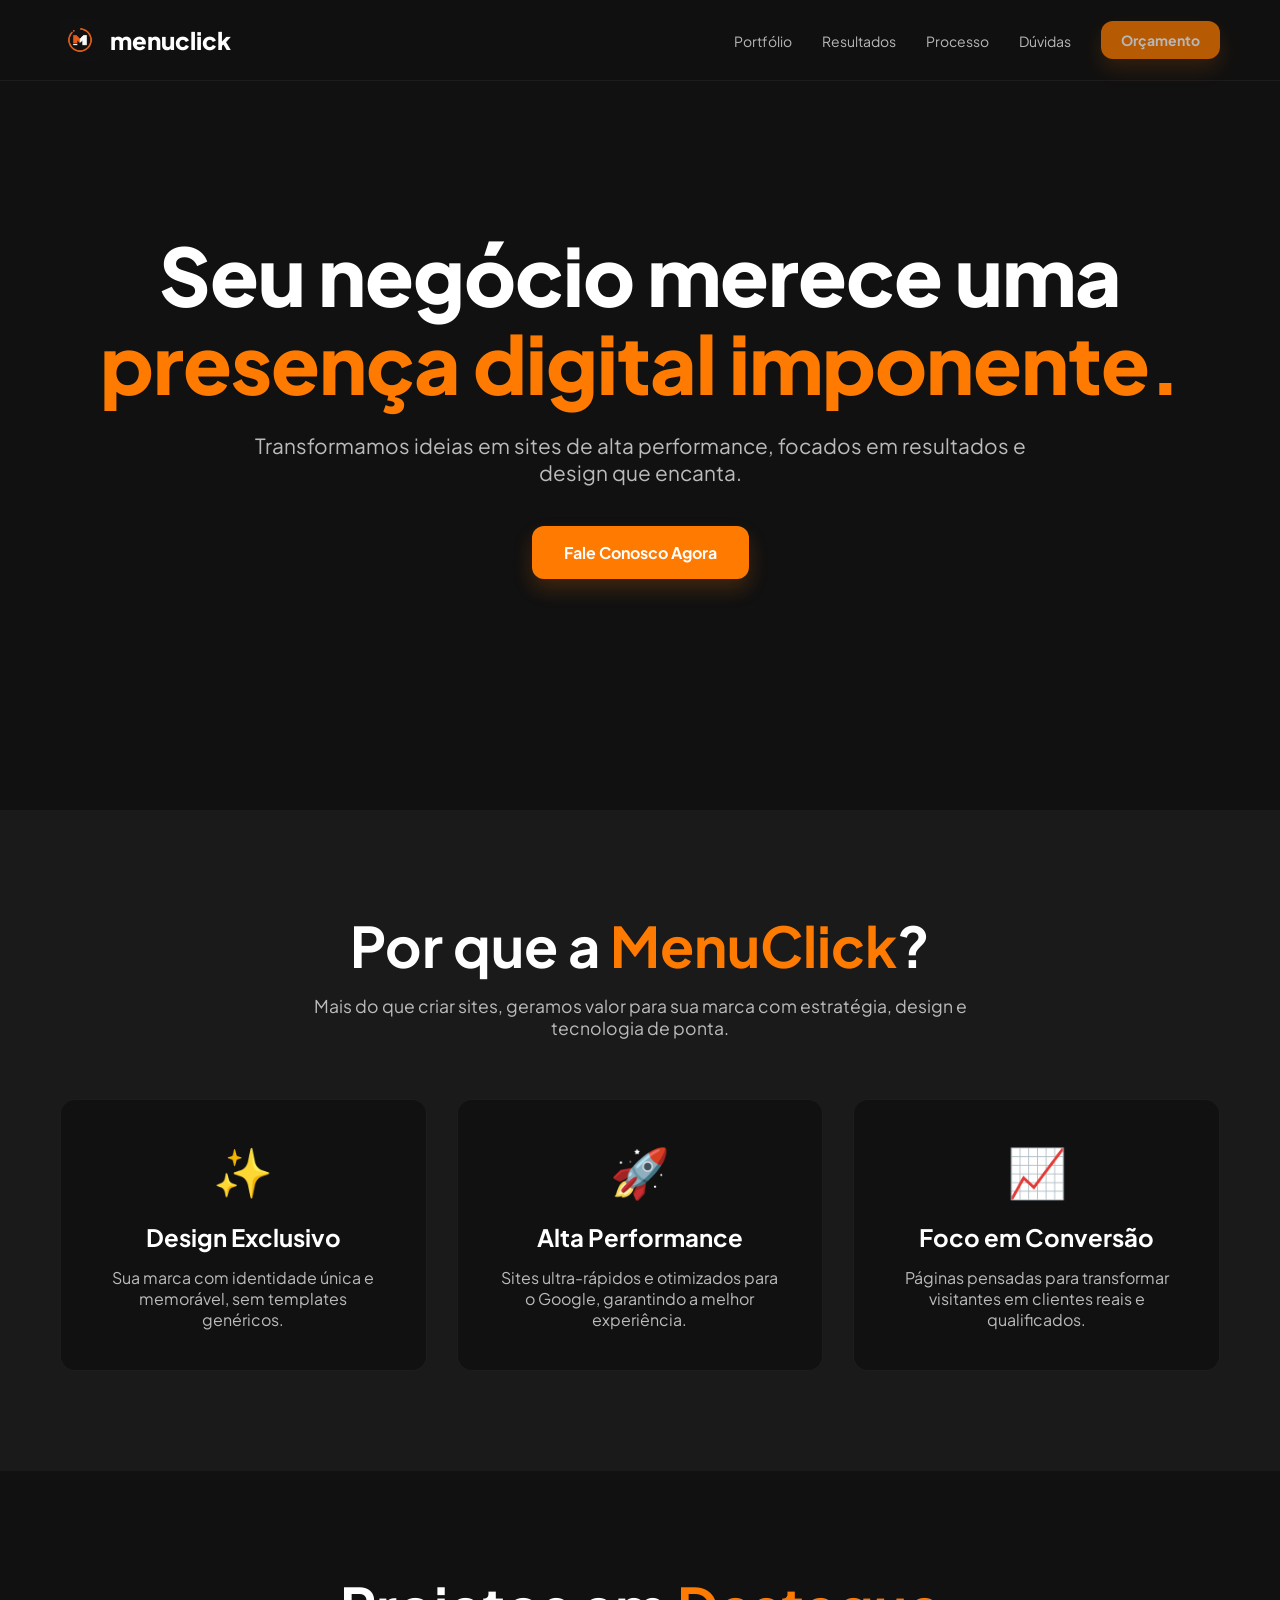
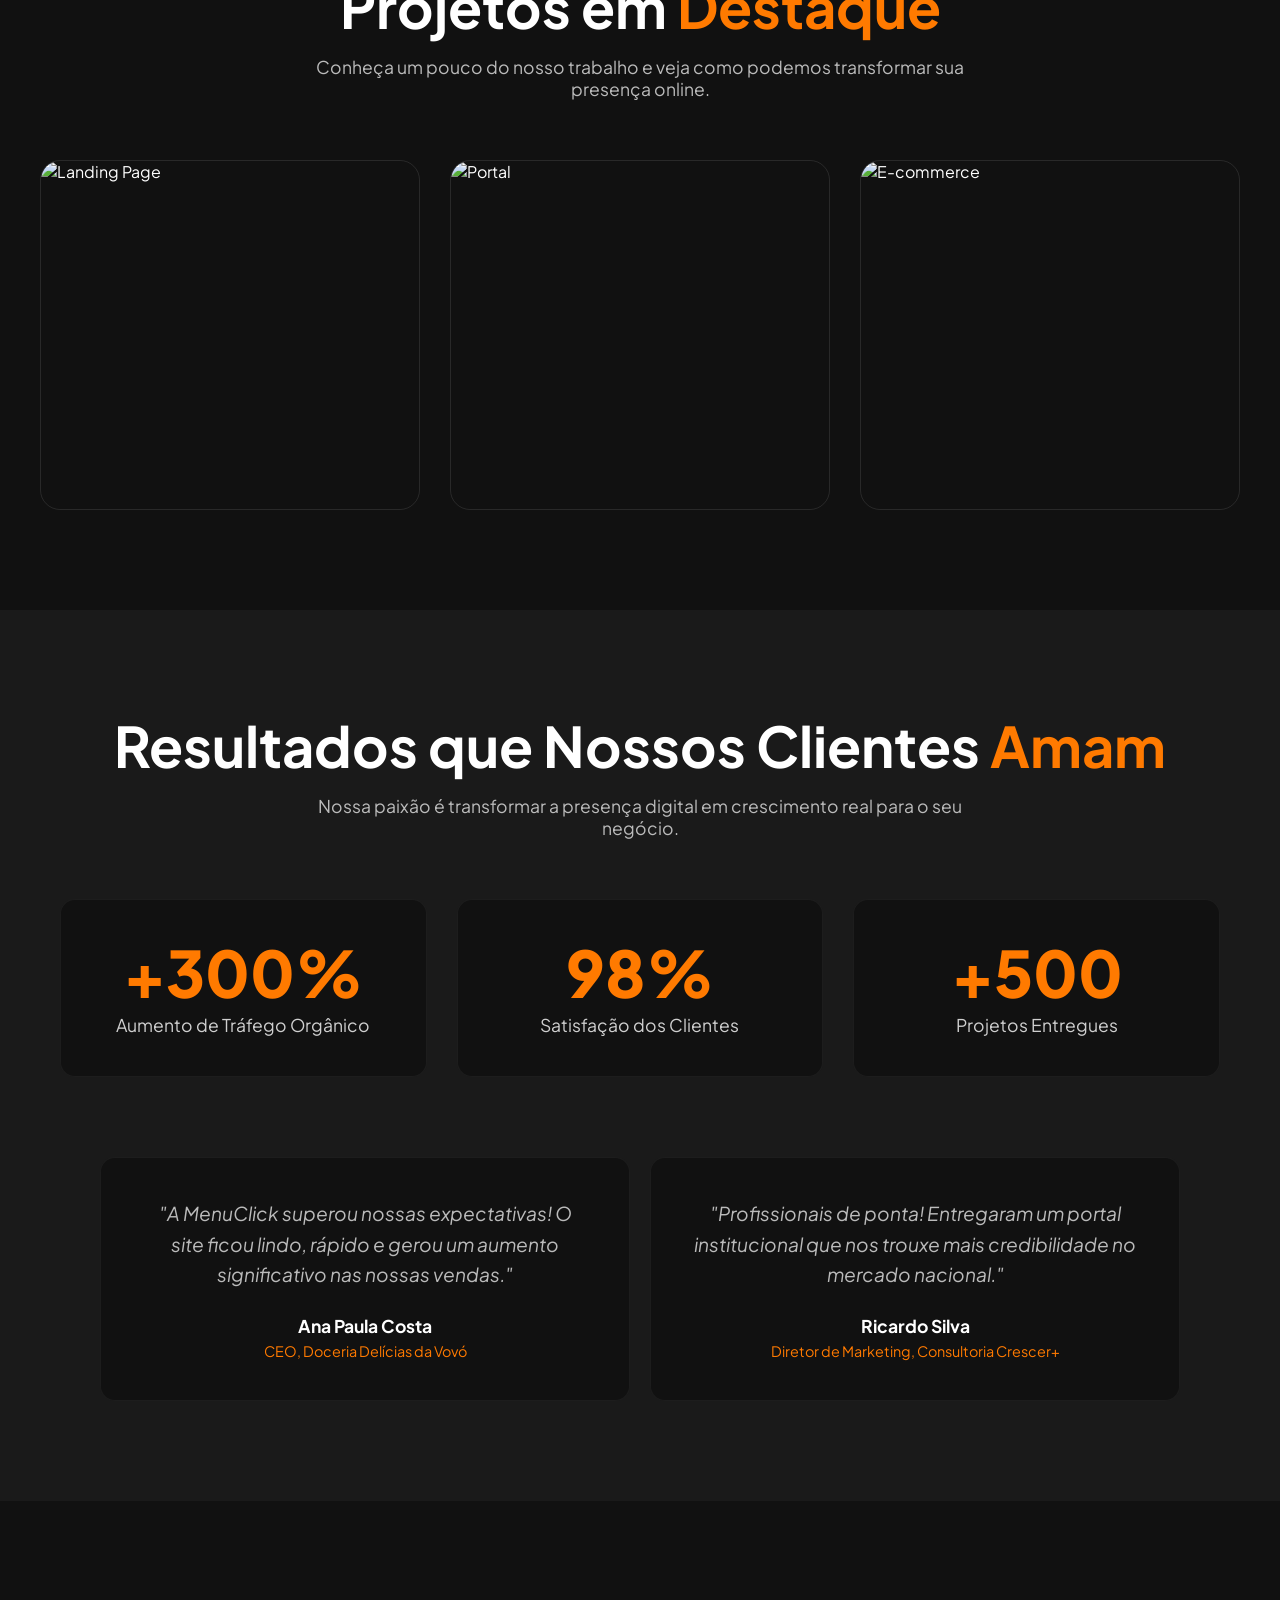
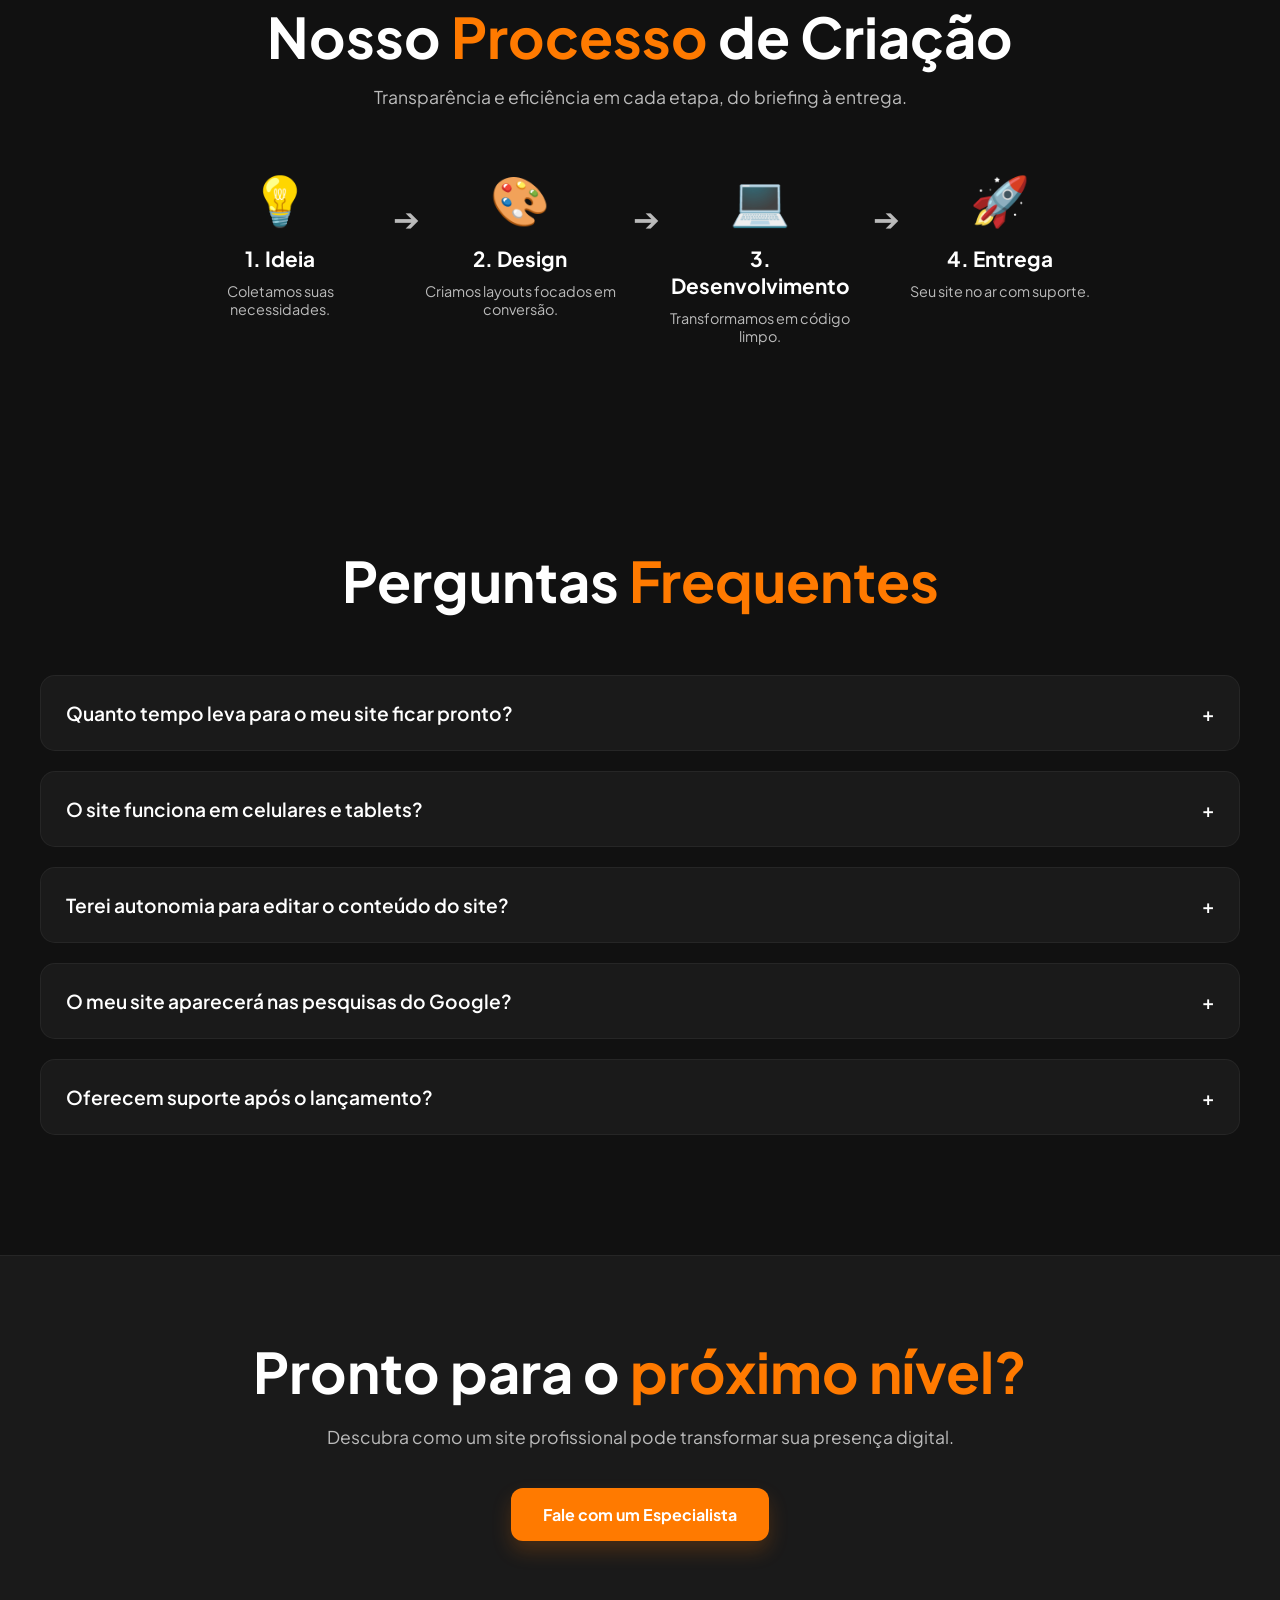
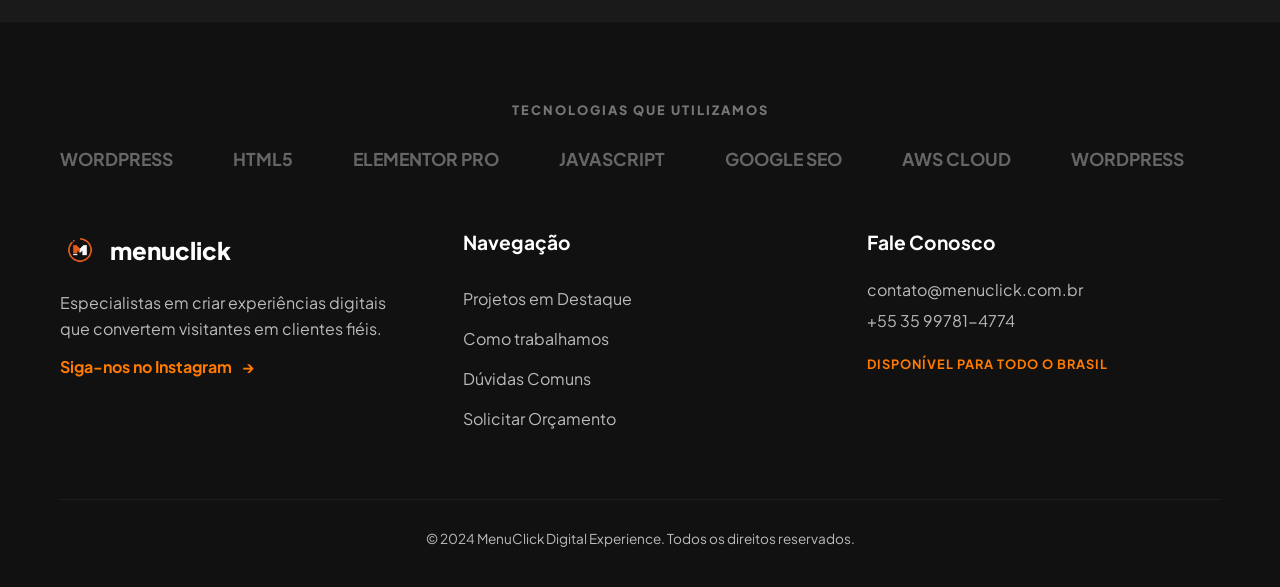
==== index.html @ f96e6086 "Update index.html" ====
<!DOCTYPE html>
<html lang="pt-br">
<head>
    <meta charset="UTF-8">
    <meta name="viewport" content="width=device-width, initial-scale=1.0">
    <title>MenuClick | Digital Experience</title>
    <link href="https://fonts.googleapis.com/css2?family=Plus+Jakarta+Sans:wght@400;600;700;800&display=swap" rel="stylesheet">
    <link rel="stylesheet" href="https://unpkg.com/aos@next/dist/aos.css" />
    <style>
        :root {
            --primary: #FF7A00;
            --dark: #111111;
            --dark-soft: #1a1a1a;
            --white: #FFFFFF;
            --gray: #bbbbbb;
            --light-gray: #f0f0f0;
        }

        * { margin: 0; padding: 0; box-sizing: border-box; font-family: 'Plus Jakarta Sans', sans-serif; scroll-behavior: smooth; }
        body { background-color: var(--dark); color: var(--white); overflow-x: hidden; }

        .container { max-width: 1200px; margin: 0 auto; padding: 0 20px; }
        .orange { color: var(--primary); }

        /* Navbar */
        header {
            padding: 20px 0; position: fixed; width: 100%; top: 0; z-index: 1000;
            background: rgba(17, 17, 17, 0.9); backdrop-filter: blur(12px);
            border-bottom: 1px solid rgba(255, 255, 255, 0.05);
        }
        nav { display: flex; justify-content: space-between; align-items: center; }
        .logo { 
            font-size: 24px; 
            font-weight: 800; 
            color: var(--white); 
            text-decoration: none; 
            display: flex; 
            align-items: center; 
            gap: 10px; 
        }
        .logo img { height: 40px; width: auto; }
        
        .nav-links { display: flex; list-style: none; gap: 30px; align-items: center; }
        .nav-links a { color: var(--white); text-decoration: none; font-size: 14px; opacity: 0.7; transition: 0.3s; }
        .nav-links a:hover { opacity: 1; color: var(--primary); }

        /* Botões */
        .btn { padding: 16px 32px; border-radius: 12px; font-weight: 700; text-decoration: none; display: inline-block; transition: 0.3s; border: none; cursor: pointer; }
        .btn-primary { background: var(--primary); color: white; box-shadow: 0 10px 20px rgba(255, 122, 0, 0.2); }
        .btn-primary:hover { transform: translateY(-3px); box-shadow: 0 15px 25px rgba(255, 122, 0, 0.4); }

        /* Seção Genérica */
        .section-padding { padding: 100px 0; }
        .section-title { text-align: center; margin-bottom: 60px; }
        .section-title h2 { font-size: clamp(2rem, 5vw, 3.5rem); margin-bottom: 15px; }
        .section-title p { max-width: 700px; margin: 0 auto; color: var(--gray); font-size: 1.1rem; }

        /* Hero */
        .hero {
            height: 90vh;
            display: flex;
            align-items: center;
            justify-content: center;
            text-align: center;
            background: linear-gradient(rgba(17,17,17,0.8), rgba(17,17,17,0.8)), url('https://images.unsplash.com/photo-1547658718-d4469273c52e?q=80&w=2670&auto=format&fit=crop&ixlib=rb-4.0.3&ixid=M3wxMjA3fDB8MHxwaG90by1wYWdlfHx8fGVufDB8fHx8fA%3D%3D') center center/cover no-repeat fixed;
            color: var(--white);
            position: relative;
        }
        .hero h1 { font-size: clamp(3rem, 7vw, 5rem); line-height: 1.1; margin-bottom: 25px; font-weight: 800; letter-spacing: -1px; }
        .hero p { font-size: clamp(1rem, 2.5vw, 1.3rem); color: var(--gray); max-width: 800px; margin: 0 auto 40px; }

        /* Diferenciais */
        .why-choose-us { background-color: var(--dark-soft); }
        .grid { display: grid; grid-template-columns: repeat(auto-fit, minmax(280px, 1fr)); gap: 30px; }
        .feature-item { text-align: center; padding: 40px; border-radius: 15px; background-color: var(--dark); border: 1px solid rgba(255,255,255,0.05); transition: 0.3s; }
        .feature-item:hover { border-color: var(--primary); transform: translateY(-5px); }
        .feature-item .icon { font-size: 3rem; color: var(--primary); margin-bottom: 20px; }
        .feature-item h3 { font-size: 1.5rem; margin-bottom: 15px; }
        .feature-item p { color: var(--gray); }

        /* Portfólio */
        .portfolio-grid { display: grid; grid-template-columns: repeat(auto-fit, minmax(300px, 1fr)); gap: 30px; }
        .portfolio-card {
            position: relative; border-radius: 20px; overflow: hidden; height: 350px;
            border: 1px solid rgba(255,255,255,0.1);
        }
        .portfolio-card img { width: 100%; height: 100%; object-fit: cover; transition: 0.5s; }
        .portfolio-overlay {
            position: absolute; inset: 0; background: linear-gradient(transparent, var(--dark));
            display: flex; flex-direction: column; justify-content: flex-end; padding: 30px;
            opacity: 0; transition: 0.4s;
        }
        .portfolio-card:hover .portfolio-overlay { opacity: 1; }
        .portfolio-card:hover img { transform: scale(1.1); }
        .portfolio-overlay h3 { font-size: 1.5rem; margin-bottom: 10px; }
        .portfolio-overlay p { color: var(--gray); font-size: 0.9rem; }

        /* Resultados e Testemunhos */
        .results-love { background-color: var(--dark-soft); overflow: hidden; }
        .metrics-grid { 
            display: grid; 
            grid-template-columns: repeat(auto-fit, minmax(250px, 1fr)); 
            gap: 30px; 
            margin-top: 50px;
            margin-bottom: 80px;
        }
        .metric-card {
            background-color: var(--dark);
            padding: 40px;
            border-radius: 15px;
            text-align: center;
            border: 1px solid rgba(255,255,255,0.05);
            transition: 0.3s;
        }
        .metric-card:hover { border-color: var(--primary); transform: translateY(-5px); }
        .metric-card h3 { font-size: clamp(2.5rem, 5vw, 4rem); color: var(--primary); font-weight: 800; margin-bottom: 10px; line-height: 1; }
        .metric-card p { font-size: 1.1rem; color: var(--white); opacity: 0.8; }

        /* Carrossel de Testemunhos - ATUALIZADO PARA 2 POR VEZ */
        .testimonial-slider { position: relative; max-width: 1100px; margin: 0 auto; overflow: hidden; }
        .testimonial-track { display: flex; transition: transform 1.2s cubic-bezier(0.4, 0, 0.2, 1); }
        .testimonial-card {
            min-width: calc(50% - 20px); /* Exibe 2 por vez */
            background-color: var(--dark);
            padding: 40px;
            border-radius: 15px;
            border: 1px solid rgba(255,255,255,0.05);
            margin: 0 10px;
            display: flex;
            flex-direction: column;
            justify-content: center;
            text-align: center;
        }
        .testimonial-card .quote { font-size: 1.2rem; color: var(--gray); line-height: 1.6; margin-bottom: 25px; font-style: italic; }
        .testimonial-card .author { font-weight: 700; color: var(--white); font-size: 1.1rem; }
        .testimonial-card .company { font-size: 0.9rem; color: var(--primary); margin-top: 5px; }

        /* Processo */
        .process-flow { display: flex; flex-wrap: wrap; justify-content: center; gap: 40px; position: relative; }
        .process-step { width: 200px; text-align: center; position: relative; }
        .process-step .icon { font-size: 3rem; color: var(--primary); margin-bottom: 15px; }
        .process-step h4 { font-size: 1.3rem; margin-bottom: 10px; }
        .process-step p { color: var(--gray); font-size: 0.9rem; }
        .process-flow .process-step:not(:last-child)::after {
            content: '➔'; color: var(--gray); font-size: 2rem; position: absolute;
            right: -40px; top: 50px; transform: translateY(-50%); z-index: 1;
            display: flex; align-items: center; justify-content: center;
        }

        /* FAQ */
        .faq-item {
            background-color: var(--dark-soft); padding: 25px; border-radius: 15px;
            margin-bottom: 20px; border: 1px solid rgba(255,255,255,0.05); cursor: pointer;
            transition: 0.3s;
        }
        .faq-item:hover { border-color: var(--primary); }
        .faq-question { display: flex; justify-content: space-between; align-items: center; font-size: 1.2rem; font-weight: 600; }
        .faq-answer { margin-top: 15px; color: var(--gray); line-height: 1.6; display: none; }
        .faq-item.active .faq-answer { display: block; }

        /* CTA Final */
        .cta-final { text-align: center; background-color: var(--dark-soft); padding: 80px 0; border-top: 1px solid rgba(255,255,255,0.05); }
        .cta-final h2 { font-size: clamp(2rem, 5vw, 3.5rem); margin-bottom: 20px; }
        .cta-final p { font-size: 1.1rem; color: var(--gray); max-width: 700px; margin: 0 auto 40px; }

        /* Footer */
        .main-footer { background-color: var(--dark); padding: 80px 0 40px; border-top: 1px solid rgba(255,255,255,0.05); }
        .footer-grid { display: grid; grid-template-columns: repeat(auto-fit, minmax(250px, 1fr)); gap: 50px; }
        .footer-col h4 { color: var(--white); margin-bottom: 25px; font-size: 1.2rem; font-weight: 700; }
        .footer-links { list-style: none; line-height: 2.5; }
        .footer-links a { color: var(--gray); text-decoration: none; transition: 0.3s; }
        .footer-links a:hover { color: var(--primary); padding-left: 5px; }
        .social-link { display: inline-flex; align-items: center; gap: 10px; color: var(--primary); text-decoration: none; font-weight: 700; margin-top: 15px; transition: 0.3s; }
        .social-link:hover { opacity: 0.8; transform: translateX(5px); }

        .tech-stack { margin-bottom: 60px; text-align: center; overflow: hidden; }
        .tech-title { color: var(--gray); font-size: 0.8rem; letter-spacing: 2px; font-weight: 800; margin-bottom: 30px; opacity: 0.6; }
        .tech-slider { display: flex; overflow: hidden; position: relative; width: 100%; }
        .tech-track { display: flex; gap: 60px; animation: scroll 20s linear infinite; width: max-content; }
        .tech-track span { font-weight: 700; color: var(--gray); opacity: 0.5; white-space: nowrap; font-size: 1.1rem; }
        
        @keyframes scroll {
            0% { transform: translateX(0); }
            100% { transform: translateX(-50%); }
        }

        @media (max-width: 768px) {
            .nav-links li:not(:last-child) { display: none; }
            .hero h1 { font-size: 2.5rem; }
            .section-title h2 { font-size: 2rem; }
            .process-flow { flex-direction: column; align-items: center; }
            .process-step { width: 100%; }
            .process-flow .process-step:not(:last-child)::after { display: none; }
            .metrics-grid { grid-template-columns: 1fr; }
            .footer-grid { text-align: center; }
            .social-link { justify-content: center; }
            /* Ajuste para 1 por vez no celular */
            .testimonial-card { min-width: 100%; margin: 0; }
        }
    </style>
</head>
<body>

    <header>
        <nav class="container">
            <a href="#" class="logo">
                <img src="logo menuclick.png" alt="MenuClick Logo">
                menuclick
            </a>
            <ul class="nav-links">
                <li><a href="#portfolio">Portfólio</a></li>
                <li><a href="#results-love">Resultados</a></li> 
                <li><a href="#processo">Processo</a></li>
                <li><a href="#faq">Dúvidas</a></li>
                <li><a href="https://wa.me/5535997814774?text=Olá!%20Vi%20o%20site%20da%20MenuClick%20e%20gostaria%20de%20solicitar%20um%20orçamento%20personalizado%20para%20o%20meu%20projeto." class="btn btn-primary" style="padding: 10px 20px;">Orçamento</a></li>
            </ul>
        </nav>
    </header>

    <section class="hero" id="home">
        <div class="container" data-aos="fade-up">
            <h1>Seu negócio merece uma <br><span class="orange">presença digital imponente.</span></h1>
            <p>Transformamos ideias em sites de alta performance, focados em resultados e design que encanta.</p>
            <a href="https://wa.me/5535997814774?text=Olá!%20Quero%20transformar%20minha%20presença%20digital%20com%20a%20MenuClick." class="btn btn-primary">Fale Conosco Agora</a>
        </div>
    </section>

    <section id="why-choose-us" class="section-padding why-choose-us">
        <div class="container">
            <div class="section-title" data-aos="fade-up">
                <h2>Por que a <span class="orange">MenuClick</span>?</h2>
                <p>Mais do que criar sites, geramos valor para sua marca com estratégia, design e tecnologia de ponta.</p>
            </div>
            <div class="grid">
                <div class="feature-item" data-aos="fade-up" data-aos-delay="100">
                    <div class="icon">✨</div>
                    <h3>Design Exclusivo</h3>
                    <p>Sua marca com identidade única e memorável, sem templates genéricos.</p>
                </div>
                <div class="feature-item" data-aos="fade-up" data-aos-delay="200">
                    <div class="icon">🚀</div>
                    <h3>Alta Performance</h3>
                    <p>Sites ultra-rápidos e otimizados para o Google, garantindo a melhor experiência.</p>
                </div>
                <div class="feature-item" data-aos="fade-up" data-aos-delay="300">
                    <div class="icon">📈</div>
                    <h3>Foco em Conversão</h3>
                    <p>Páginas pensadas para transformar visitantes em clientes reais e qualificados.</p>
                </div>
            </div>
        </div>
    </section>

    <section id="portfolio" class="section-padding container">
        <div class="section-title" data-aos="fade-up">
            <h2>Projetos em <span class="orange">Destaque</span></h2>
            <p>Conheça um pouco do nosso trabalho e veja como podemos transformar sua presença online.</p>
        </div>
        <div class="portfolio-grid">
            <div class="portfolio-card" data-aos="fade-up">
                <img src="https://images.unsplash.com/photo-1517292987719-0369a794ec0f?q=80&w=500" alt="Landing Page">
                <div class="portfolio-overlay">
                    <h3>Landing Page SaaS</h3>
                    <p>Foco total em conversão de leads.</p>
                </div>
            </div>
            <div class="portfolio-card" data-aos="fade-up" data-aos-delay="100">
                <img src="https://images.unsplash.com/photo-1522202176988-66273c2fd55f?q=80&w=500" alt="Portal">
                <div class="portfolio-overlay">
                    <h3>Portal Institucional</h3>
                    <p>Autoridade e design limpo.</p>
                </div>
            </div>
            <div class="portfolio-card" data-aos="fade-up" data-aos-delay="200">
                <img src="https://images.unsplash.com/photo-1557821552-17105176677c?q=80&w=500" alt="E-commerce">
                <div class="portfolio-overlay">
                    <h3>E-commerce VIP</h3>
                    <p>Experiência de compra fluida.</p>
                </div>
            </div>
        </div>
    </section>

    <section id="results-love" class="section-padding results-love">
        <div class="container">
            <div class="section-title" data-aos="fade-up">
                <h2>Resultados que Nossos Clientes <span class="orange">Amam</span></h2>
                <p>Nossa paixão é transformar a presença digital em crescimento real para o seu negócio.</p>
            </div>
            
            <div class="metrics-grid">
                <div class="metric-card" data-aos="fade-up">
                    <h3>+300%</h3>
                    <p>Aumento de Tráfego Orgânico</p>
                </div>
                <div class="metric-card" data-aos="fade-up" data-aos-delay="100">
                    <h3>98%</h3>
                    <p>Satisfação dos Clientes</p>
                </div>
                <div class="metric-card" data-aos="fade-up" data-aos-delay="200">
                    <h3>+500</h3>
                    <p>Projetos Entregues</p>
                </div>
            </div>

            <div class="testimonial-slider" data-aos="fade-up">
                <div class="testimonial-track" id="testimonialTrack">
                    <div class="testimonial-card">
                        <p class="quote">"A MenuClick superou nossas expectativas! O site ficou lindo, rápido e gerou um aumento significativo nas nossas vendas."</p>
                        <p class="author">Ana Paula Costa</p>
                        <p class="company">CEO, Doceria Delícias da Vovó</p>
                    </div>
                    <div class="testimonial-card">
                        <p class="quote">"Profissionais de ponta! Entregaram um portal institucional que nos trouxe mais credibilidade no mercado nacional."</p>
                        <p class="author">Ricardo Silva</p>
                        <p class="company">Diretor de Marketing, Consultoria Crescer+</p>
                    </div>
                    <div class="testimonial-card">
                        <p class="quote">"O suporte pós-venda deles é o diferencial. Estão sempre prontos para ajudar e sugerir melhorias constantes."</p>
                        <p class="author">Mariana Lira</p>
                        <p class="company">Fundadora, Fashion Trend</p>
                    </div>
                    <div class="testimonial-card">
                        <p class="quote">"Conseguiram captar a essência da nossa marca e traduzir em um layout moderno e muito intuitivo. Recomendo!"</p>
                        <p class="author">Carlos Eduardo</p>
                        <p class="company">Proprietário, TechHub Soluções</p>
                    </div>
                </div>
            </div>
        </div>
    </section>

    <section id="processo" class="section-padding container">
        <div class="section-title" data-aos="fade-up">
            <h2>Nosso <span class="orange">Processo</span> de Criação</h2>
            <p>Transparência e eficiência em cada etapa, do briefing à entrega.</p>
        </div>
        <div class="process-flow">
            <div class="process-step" data-aos="fade-up">
                <div class="icon">💡</div>
                <h4>1. Ideia</h4>
                <p>Coletamos suas necessidades.</p>
            </div>
            <div class="process-step" data-aos="fade-up" data-aos-delay="100">
                <div class="icon">🎨</div>
                <h4>2. Design</h4>
                <p>Criamos layouts focados em conversão.</p>
            </div>
            <div class="process-step" data-aos="fade-up" data-aos-delay="200">
                <div class="icon">💻</div>
                <h4>3. Desenvolvimento</h4>
                <p>Transformamos em código limpo.</p>
            </div>
            <div class="process-step" data-aos="fade-up" data-aos-delay="300">
                <div class="icon">🚀</div>
                <h4>4. Entrega</h4>
                <p>Seu site no ar com suporte.</p>
            </div>
        </div>
    </section>

<section id="faq" class="section-padding container">
    <div class="section-title" data-aos="fade-up">
        <h2>Perguntas <span class="orange">Frequentes</span></h2>
    </div>
    <div class="faq-list">
        <div class="faq-item" data-aos="fade-up">
            <div class="faq-question"><span>Quanto tempo leva para o meu site ficar pronto?</span><span class="faq-toggle">+</span></div>
            <div class="faq-answer"><p>O prazo varia de 7 a 15 dias úteis. Projetos mais simples como Landing Pages são entregues mais rápido, enquanto portais e e-commerces exigem mais tempo de desenvolvimento.</p></div>
        </div>

        <div class="faq-item" data-aos="fade-up" data-aos-delay="100">
            <div class="faq-question"><span>O site funciona em celulares e tablets?</span><span class="faq-toggle">+</span></div>
            <div class="faq-answer"><p>Sim! Todos os nossos projetos são 100% responsivos, o que significa que se adaptam perfeitamente a qualquer tamanho de tela, garantindo uma excelente experiência ao utilizador.</p></div>
        </div>

        <div class="faq-item" data-aos="fade-up" data-aos-delay="200">
            <div class="faq-question"><span>Terei autonomia para editar o conteúdo do site?</span><span class="faq-toggle">+</span></div>
            <div class="faq-answer"><p>Com certeza. Utilizamos plataformas intuitivas como o WordPress, que permitem que altere textos e imagens de forma simples, sem depender de um programador para mudanças básicas.</p></div>
        </div>

        <div class="faq-item" data-aos="fade-up" data-aos-delay="300">
            <div class="faq-question"><span>O meu site aparecerá nas pesquisas do Google?</span><span class="faq-toggle">+</span></div>
            <div class="faq-answer"><p>Sim. Aplicamos técnicas fundamentais de SEO (otimização para motores de busca) em todos os sites para ajudar o seu negócio a ser encontrado pelos clientes certos.</p></div>
        </div>

        <div class="faq-item" data-aos="fade-up" data-aos-delay="400">
            <div class="faq-question"><span>Oferecem suporte após o lançamento?</span><span class="faq-toggle">+</span></div>
            <div class="faq-answer"><p>Sim, oferecemos um período de acompanhamento após a entrega para garantir que tudo funciona perfeitamente e para tirar qualquer dúvida sobre a utilização do painel.</p></div>
        </div>
    </div>
</section>

    <section class="cta-final section-padding">
        <div class="container" data-aos="zoom-in">
            <h2>Pronto para o <span class="orange">próximo nível?</span></h2>
            <p>Descubra como um site profissional pode transformar sua presença digital.</p>
            <a href="https://wa.me/5535997814774?text=Olá!%20Gostaria%20de%20uma%20consultoria%20gratuita%20com%20um%20especialista." class="btn btn-primary">Fale com um Especialista</a>
        </div>
    </section>

    <footer class="main-footer">
        <div class="container">
            <div class="tech-stack" data-aos="fade-up">
                <p class="tech-title">TECNOLOGIAS QUE UTILIZAMOS</p>
                <div class="tech-slider">
                    <div class="tech-track">
                        <span>WORDPRESS</span>
                        <span>HTML5</span>
                        <span>ELEMENTOR PRO</span>
                        <span>JAVASCRIPT</span>
                        <span>GOOGLE SEO</span>
                        <span>AWS CLOUD</span>
                        <span>WORDPRESS</span>
                        <span>HTML5</span>
                        <span>ELEMENTOR PRO</span>
                        <span>JAVASCRIPT</span>
                        <span>GOOGLE SEO</span>
                        <span>AWS CLOUD</span>
                    </div>
                </div>
            </div>

            <div class="footer-grid">
                <div class="footer-col" data-aos="fade-up">
                    <a href="#" class="logo" style="margin-bottom: 20px;">
                        <img src="logo menuclick.png" alt="MenuClick Logo">
                        menuclick
                    </a>
                    <p style="color: var(--gray); line-height: 1.6; margin-top: 15px;">
                        Especialistas em criar experiências digitais que convertem visitantes em clientes fiéis.
                    </p>
                    <a href="https://www.instagram.com/menuclik?igsh=MXVwemlpc3cxNHI2Mg==" target="_blank" class="social-link">
                        Siga-nos no Instagram <span>→</span>
                    </a>
                </div>

                <div class="footer-col" data-aos="fade-up" data-aos-delay="100">
                    <h4>Navegação</h4>
                    <ul class="footer-links">
                        <li><a href="#portfolio">Projetos em Destaque</a></li>
                        <li><a href="#processo">Como trabalhamos</a></li>
                        <li><a href="#faq">Dúvidas Comuns</a></li>
                        <li><a href="https://wa.me/5535997814774">Solicitar Orçamento</a></li>
                    </ul>
                </div>

                <div class="footer-col" data-aos="fade-up" data-aos-delay="200">
                    <h4>Fale Conosco</h4>
                    <p style="color: var(--gray); margin-bottom: 10px;">contato@menuclick.com.br</p>
                    <p style="color: var(--gray); margin-bottom: 25px;">+55 35 99781-4774</p>
                    <p style="font-size: 0.8rem; color: var(--primary); font-weight: 700; letter-spacing: 1px;">DISPONÍVEL PARA TODO O BRASIL</p>
                </div>
            </div>

            <div style="margin-top: 60px; padding-top: 30px; border-top: 1px solid rgba(255,255,255,0.05); text-align: center;">
                <p style="color: var(--gray); font-size: 0.85rem;">
                    &copy; 2024 MenuClick Digital Experience. Todos os direitos reservados.
                </p>
            </div>
        </div>
    </footer>

    <script src="https://unpkg.com/aos@next/dist/aos.js"></script>
    <script>
        AOS.init({ duration: 1000, once: true });

        // Script FAQ
        document.querySelectorAll('.faq-item').forEach(item => {
            item.addEventListener('click', () => {
                item.classList.toggle('active');
                const answer = item.querySelector('.faq-answer');
                const toggle = item.querySelector('.faq-toggle');
                if (answer) {
                    answer.style.display = item.classList.contains('active') ? 'block' : 'none';
                }
                if (toggle) {
                    toggle.textContent = item.classList.contains('active') ? '-' : '+';
                }
            });
        });

        // Script Carrossel de Testemunhos - ATUALIZADO (2 por vez e 8 segundos)
        let currentSlide = 0;
        const track = document.getElementById('testimonialTrack');
        const slides = document.querySelectorAll('.testimonial-card');
        
        function moveSlide() {
            const isMobile = window.innerWidth <= 768;
            const step = isMobile ? 1 : 2;
            const totalSteps = isMobile ? slides.length : Math.ceil(slides.length / 2);

            currentSlide = (currentSlide + 1) % totalSteps;
            
            // Move 100% por vez no desktop (que equivale a 2 cards)
            const percentage = currentSlide * 100;
            track.style.transform = `translateX(-${percentage}%)`;
        }

        setInterval(moveSlide, 8000); // Troca a cada 8 segundos
    </script>
</body>
</html>
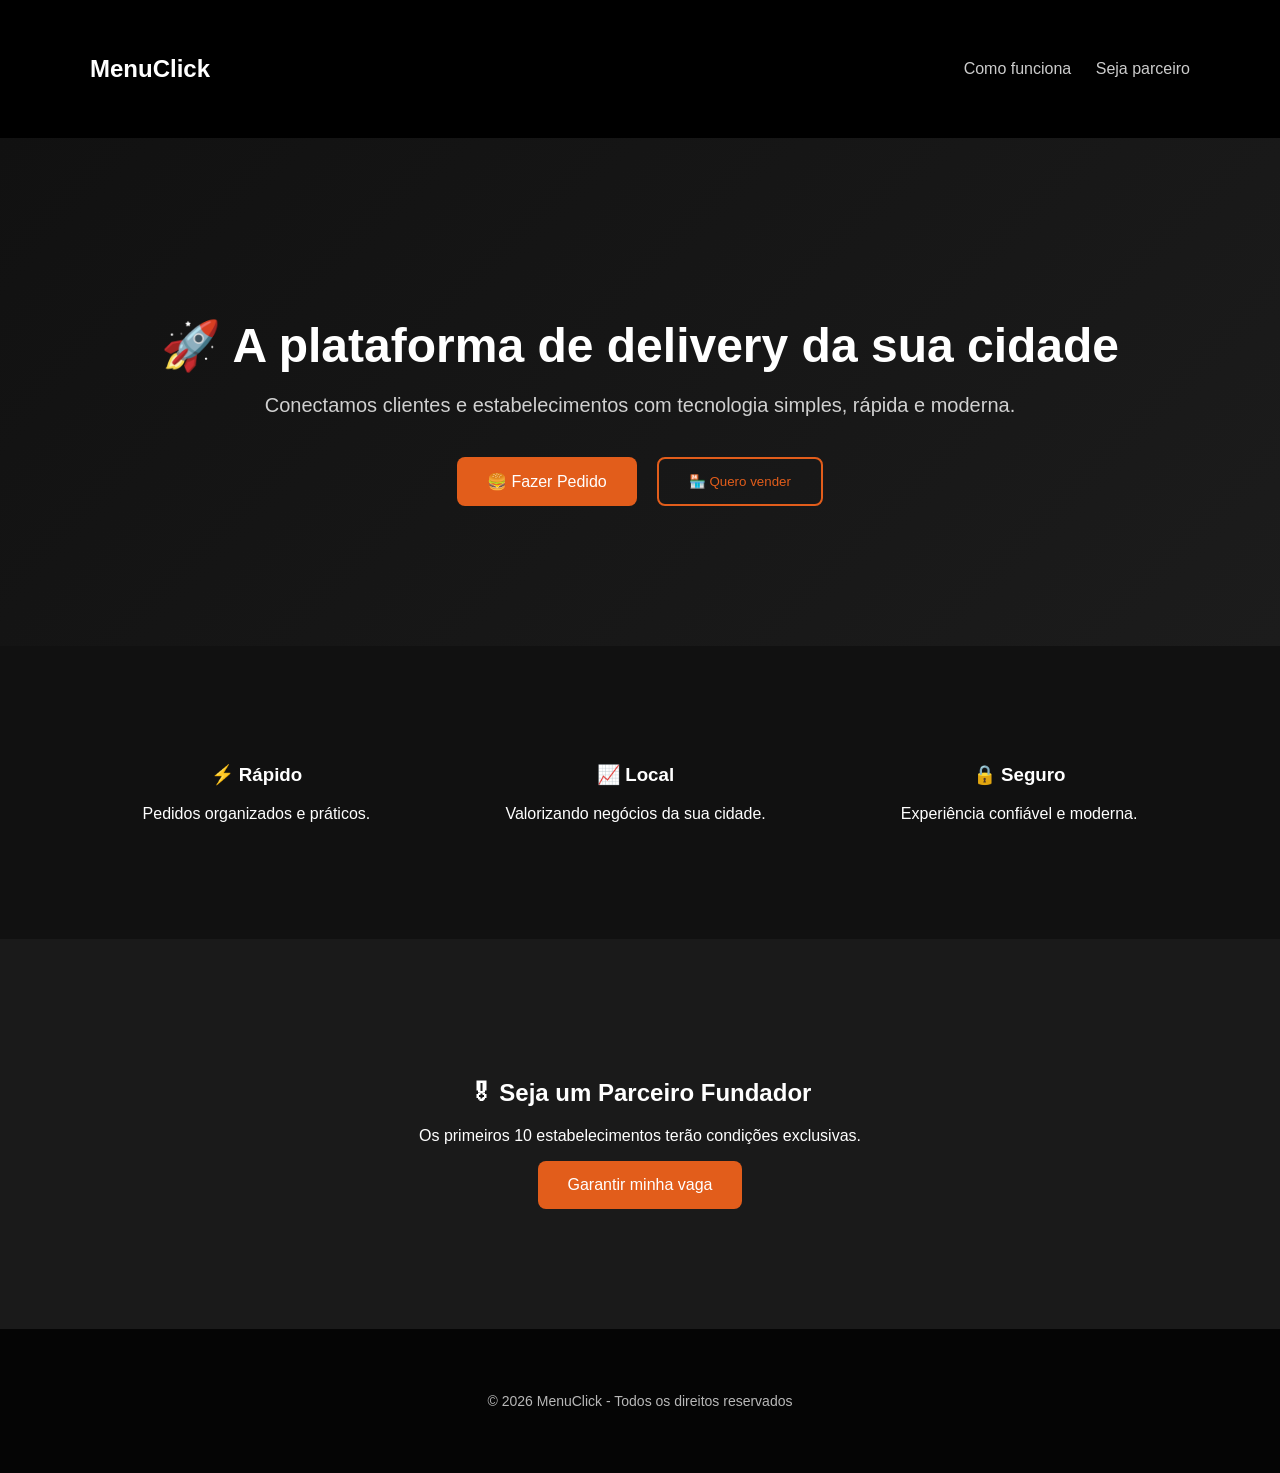
==== commit 81fa8c1c: "update" ====
--- a/index.html
+++ b/index.html
@@ -1,503 +1,73 @@
 <!DOCTYPE html>
 <html lang="pt-br">
 <head>
-    <meta charset="UTF-8">
-    <meta name="viewport" content="width=device-width, initial-scale=1.0">
-    <title>MenuClick | Digital Experience</title>
-    <link href="https://fonts.googleapis.com/css2?family=Plus+Jakarta+Sans:wght@400;600;700;800&display=swap" rel="stylesheet">
-    <link rel="stylesheet" href="https://unpkg.com/aos@next/dist/aos.css" />
-    <style>
-        :root {
-            --primary: #FF7A00;
-            --dark: #111111;
-            --dark-soft: #1a1a1a;
-            --white: #FFFFFF;
-            --gray: #bbbbbb;
-            --light-gray: #f0f0f0;
-        }
-
-        * { margin: 0; padding: 0; box-sizing: border-box; font-family: 'Plus Jakarta Sans', sans-serif; scroll-behavior: smooth; }
-        body { background-color: var(--dark); color: var(--white); overflow-x: hidden; }
-
-        .container { max-width: 1200px; margin: 0 auto; padding: 0 20px; }
-        .orange { color: var(--primary); }
-
-        /* Navbar */
-        header {
-            padding: 20px 0; position: fixed; width: 100%; top: 0; z-index: 1000;
-            background: rgba(17, 17, 17, 0.9); backdrop-filter: blur(12px);
-            border-bottom: 1px solid rgba(255, 255, 255, 0.05);
-        }
-        nav { display: flex; justify-content: space-between; align-items: center; }
-        .logo { 
-            font-size: 24px; 
-            font-weight: 800; 
-            color: var(--white); 
-            text-decoration: none; 
-            display: flex; 
-            align-items: center; 
-            gap: 10px; 
-        }
-        .logo img { height: 40px; width: auto; }
-        
-        .nav-links { display: flex; list-style: none; gap: 30px; align-items: center; }
-        .nav-links a { color: var(--white); text-decoration: none; font-size: 14px; opacity: 0.7; transition: 0.3s; }
-        .nav-links a:hover { opacity: 1; color: var(--primary); }
-
-        /* Botões */
-        .btn { padding: 16px 32px; border-radius: 12px; font-weight: 700; text-decoration: none; display: inline-block; transition: 0.3s; border: none; cursor: pointer; }
-        .btn-primary { background: var(--primary); color: white; box-shadow: 0 10px 20px rgba(255, 122, 0, 0.2); }
-        .btn-primary:hover { transform: translateY(-3px); box-shadow: 0 15px 25px rgba(255, 122, 0, 0.4); }
-
-        /* Seção Genérica */
-        .section-padding { padding: 100px 0; }
-        .section-title { text-align: center; margin-bottom: 60px; }
-        .section-title h2 { font-size: clamp(2rem, 5vw, 3.5rem); margin-bottom: 15px; }
-        .section-title p { max-width: 700px; margin: 0 auto; color: var(--gray); font-size: 1.1rem; }
-
-        /* Hero */
-        .hero {
-            height: 90vh;
-            display: flex;
-            align-items: center;
-            justify-content: center;
-            text-align: center;
-            background: linear-gradient(rgba(17,17,17,0.8), rgba(17,17,17,0.8)), url('https://images.unsplash.com/photo-1547658718-d4469273c52e?q=80&w=2670&auto=format&fit=crop&ixlib=rb-4.0.3&ixid=M3wxMjA3fDB8MHxwaG90by1wYWdlfHx8fGVufDB8fHx8fA%3D%3D') center center/cover no-repeat fixed;
-            color: var(--white);
-            position: relative;
-        }
-        .hero h1 { font-size: clamp(3rem, 7vw, 5rem); line-height: 1.1; margin-bottom: 25px; font-weight: 800; letter-spacing: -1px; }
-        .hero p { font-size: clamp(1rem, 2.5vw, 1.3rem); color: var(--gray); max-width: 800px; margin: 0 auto 40px; }
-
-        /* Diferenciais */
-        .why-choose-us { background-color: var(--dark-soft); }
-        .grid { display: grid; grid-template-columns: repeat(auto-fit, minmax(280px, 1fr)); gap: 30px; }
-        .feature-item { text-align: center; padding: 40px; border-radius: 15px; background-color: var(--dark); border: 1px solid rgba(255,255,255,0.05); transition: 0.3s; }
-        .feature-item:hover { border-color: var(--primary); transform: translateY(-5px); }
-        .feature-item .icon { font-size: 3rem; color: var(--primary); margin-bottom: 20px; }
-        .feature-item h3 { font-size: 1.5rem; margin-bottom: 15px; }
-        .feature-item p { color: var(--gray); }
-
-        /* Portfólio */
-        .portfolio-grid { display: grid; grid-template-columns: repeat(auto-fit, minmax(300px, 1fr)); gap: 30px; }
-        .portfolio-card {
-            position: relative; border-radius: 20px; overflow: hidden; height: 350px;
-            border: 1px solid rgba(255,255,255,0.1);
-        }
-        .portfolio-card img { width: 100%; height: 100%; object-fit: cover; transition: 0.5s; }
-        .portfolio-overlay {
-            position: absolute; inset: 0; background: linear-gradient(transparent, var(--dark));
-            display: flex; flex-direction: column; justify-content: flex-end; padding: 30px;
-            opacity: 0; transition: 0.4s;
-        }
-        .portfolio-card:hover .portfolio-overlay { opacity: 1; }
-        .portfolio-card:hover img { transform: scale(1.1); }
-        .portfolio-overlay h3 { font-size: 1.5rem; margin-bottom: 10px; }
-        .portfolio-overlay p { color: var(--gray); font-size: 0.9rem; }
-
-        /* Resultados e Testemunhos */
-        .results-love { background-color: var(--dark-soft); overflow: hidden; }
-        .metrics-grid { 
-            display: grid; 
-            grid-template-columns: repeat(auto-fit, minmax(250px, 1fr)); 
-            gap: 30px; 
-            margin-top: 50px;
-            margin-bottom: 80px;
-        }
-        .metric-card {
-            background-color: var(--dark);
-            padding: 40px;
-            border-radius: 15px;
-            text-align: center;
-            border: 1px solid rgba(255,255,255,0.05);
-            transition: 0.3s;
-        }
-        .metric-card:hover { border-color: var(--primary); transform: translateY(-5px); }
-        .metric-card h3 { font-size: clamp(2.5rem, 5vw, 4rem); color: var(--primary); font-weight: 800; margin-bottom: 10px; line-height: 1; }
-        .metric-card p { font-size: 1.1rem; color: var(--white); opacity: 0.8; }
-
-        /* Carrossel de Testemunhos - ATUALIZADO PARA 2 POR VEZ */
-        .testimonial-slider { position: relative; max-width: 1100px; margin: 0 auto; overflow: hidden; }
-        .testimonial-track { display: flex; transition: transform 1.2s cubic-bezier(0.4, 0, 0.2, 1); }
-        .testimonial-card {
-            min-width: calc(50% - 20px); /* Exibe 2 por vez */
-            background-color: var(--dark);
-            padding: 40px;
-            border-radius: 15px;
-            border: 1px solid rgba(255,255,255,0.05);
-            margin: 0 10px;
-            display: flex;
-            flex-direction: column;
-            justify-content: center;
-            text-align: center;
-        }
-        .testimonial-card .quote { font-size: 1.2rem; color: var(--gray); line-height: 1.6; margin-bottom: 25px; font-style: italic; }
-        .testimonial-card .author { font-weight: 700; color: var(--white); font-size: 1.1rem; }
-        .testimonial-card .company { font-size: 0.9rem; color: var(--primary); margin-top: 5px; }
-
-        /* Processo */
-        .process-flow { display: flex; flex-wrap: wrap; justify-content: center; gap: 40px; position: relative; }
-        .process-step { width: 200px; text-align: center; position: relative; }
-        .process-step .icon { font-size: 3rem; color: var(--primary); margin-bottom: 15px; }
-        .process-step h4 { font-size: 1.3rem; margin-bottom: 10px; }
-        .process-step p { color: var(--gray); font-size: 0.9rem; }
-        .process-flow .process-step:not(:last-child)::after {
-            content: '➔'; color: var(--gray); font-size: 2rem; position: absolute;
-            right: -40px; top: 50px; transform: translateY(-50%); z-index: 1;
-            display: flex; align-items: center; justify-content: center;
-        }
-
-        /* FAQ */
-        .faq-item {
-            background-color: var(--dark-soft); padding: 25px; border-radius: 15px;
-            margin-bottom: 20px; border: 1px solid rgba(255,255,255,0.05); cursor: pointer;
-            transition: 0.3s;
-        }
-        .faq-item:hover { border-color: var(--primary); }
-        .faq-question { display: flex; justify-content: space-between; align-items: center; font-size: 1.2rem; font-weight: 600; }
-        .faq-answer { margin-top: 15px; color: var(--gray); line-height: 1.6; display: none; }
-        .faq-item.active .faq-answer { display: block; }
-
-        /* CTA Final */
-        .cta-final { text-align: center; background-color: var(--dark-soft); padding: 80px 0; border-top: 1px solid rgba(255,255,255,0.05); }
-        .cta-final h2 { font-size: clamp(2rem, 5vw, 3.5rem); margin-bottom: 20px; }
-        .cta-final p { font-size: 1.1rem; color: var(--gray); max-width: 700px; margin: 0 auto 40px; }
-
-        /* Footer */
-        .main-footer { background-color: var(--dark); padding: 80px 0 40px; border-top: 1px solid rgba(255,255,255,0.05); }
-        .footer-grid { display: grid; grid-template-columns: repeat(auto-fit, minmax(250px, 1fr)); gap: 50px; }
-        .footer-col h4 { color: var(--white); margin-bottom: 25px; font-size: 1.2rem; font-weight: 700; }
-        .footer-links { list-style: none; line-height: 2.5; }
-        .footer-links a { color: var(--gray); text-decoration: none; transition: 0.3s; }
-        .footer-links a:hover { color: var(--primary); padding-left: 5px; }
-        .social-link { display: inline-flex; align-items: center; gap: 10px; color: var(--primary); text-decoration: none; font-weight: 700; margin-top: 15px; transition: 0.3s; }
-        .social-link:hover { opacity: 0.8; transform: translateX(5px); }
-
-        .tech-stack { margin-bottom: 60px; text-align: center; overflow: hidden; }
-        .tech-title { color: var(--gray); font-size: 0.8rem; letter-spacing: 2px; font-weight: 800; margin-bottom: 30px; opacity: 0.6; }
-        .tech-slider { display: flex; overflow: hidden; position: relative; width: 100%; }
-        .tech-track { display: flex; gap: 60px; animation: scroll 20s linear infinite; width: max-content; }
-        .tech-track span { font-weight: 700; color: var(--gray); opacity: 0.5; white-space: nowrap; font-size: 1.1rem; }
-        
-        @keyframes scroll {
-            0% { transform: translateX(0); }
-            100% { transform: translateX(-50%); }
-        }
-
-        @media (max-width: 768px) {
-            .nav-links li:not(:last-child) { display: none; }
-            .hero h1 { font-size: 2.5rem; }
-            .section-title h2 { font-size: 2rem; }
-            .process-flow { flex-direction: column; align-items: center; }
-            .process-step { width: 100%; }
-            .process-flow .process-step:not(:last-child)::after { display: none; }
-            .metrics-grid { grid-template-columns: 1fr; }
-            .footer-grid { text-align: center; }
-            .social-link { justify-content: center; }
-            /* Ajuste para 1 por vez no celular */
-            .testimonial-card { min-width: 100%; margin: 0; }
-        }
-    </style>
+<meta charset="UTF-8">
+<meta name="viewport" content="width=device-width, initial-scale=1.0">
+<title>MenuClick | A plataforma da sua cidade</title>
+<link rel="stylesheet" href="style.css">
 </head>
 <body>
 
-    <header>
-        <nav class="container">
-            <a href="#" class="logo">
-                <img src="logo menuclick.png" alt="MenuClick Logo">
-                menuclick
-            </a>
-            <ul class="nav-links">
-                <li><a href="#portfolio">Portfólio</a></li>
-                <li><a href="#results-love">Resultados</a></li> 
-                <li><a href="#processo">Processo</a></li>
-                <li><a href="#faq">Dúvidas</a></li>
-                <li><a href="https://wa.me/5535997814774?text=Olá!%20Vi%20o%20site%20da%20MenuClick%20e%20gostaria%20de%20solicitar%20um%20orçamento%20personalizado%20para%20o%20meu%20projeto." class="btn btn-primary" style="padding: 10px 20px;">Orçamento</a></li>
-            </ul>
-        </nav>
-    </header>
+<header class="topbar">
+  <div class="container">
+    <h2 class="logo">MenuClick</h2>
+    <nav>
+      <a href="#como">Como funciona</a>
+      <a href="#lojistas">Seja parceiro</a>
+    </nav>
+  </div>
+</header>
 
-    <section class="hero" id="home">
-        <div class="container" data-aos="fade-up">
-            <h1>Seu negócio merece uma <br><span class="orange">presença digital imponente.</span></h1>
-            <p>Transformamos ideias em sites de alta performance, focados em resultados e design que encanta.</p>
-            <a href="https://wa.me/5535997814774?text=Olá!%20Quero%20transformar%20minha%20presença%20digital%20com%20a%20MenuClick." class="btn btn-primary">Fale Conosco Agora</a>
-        </div>
-    </section>
-
-    <section id="why-choose-us" class="section-padding why-choose-us">
-        <div class="container">
-            <div class="section-title" data-aos="fade-up">
-                <h2>Por que a <span class="orange">MenuClick</span>?</h2>
-                <p>Mais do que criar sites, geramos valor para sua marca com estratégia, design e tecnologia de ponta.</p>
-            </div>
-            <div class="grid">
-                <div class="feature-item" data-aos="fade-up" data-aos-delay="100">
-                    <div class="icon">✨</div>
-                    <h3>Design Exclusivo</h3>
-                    <p>Sua marca com identidade única e memorável, sem templates genéricos.</p>
-                </div>
-                <div class="feature-item" data-aos="fade-up" data-aos-delay="200">
-                    <div class="icon">🚀</div>
-                    <h3>Alta Performance</h3>
-                    <p>Sites ultra-rápidos e otimizados para o Google, garantindo a melhor experiência.</p>
-                </div>
-                <div class="feature-item" data-aos="fade-up" data-aos-delay="300">
-                    <div class="icon">📈</div>
-                    <h3>Foco em Conversão</h3>
-                    <p>Páginas pensadas para transformar visitantes em clientes reais e qualificados.</p>
-                </div>
-            </div>
-        </div>
-    </section>
-
-    <section id="portfolio" class="section-padding container">
-        <div class="section-title" data-aos="fade-up">
-            <h2>Projetos em <span class="orange">Destaque</span></h2>
-            <p>Conheça um pouco do nosso trabalho e veja como podemos transformar sua presença online.</p>
-        </div>
-        <div class="portfolio-grid">
-            <div class="portfolio-card" data-aos="fade-up">
-                <img src="https://images.unsplash.com/photo-1517292987719-0369a794ec0f?q=80&w=500" alt="Landing Page">
-                <div class="portfolio-overlay">
-                    <h3>Landing Page SaaS</h3>
-                    <p>Foco total em conversão de leads.</p>
-                </div>
-            </div>
-            <div class="portfolio-card" data-aos="fade-up" data-aos-delay="100">
-                <img src="https://images.unsplash.com/photo-1522202176988-66273c2fd55f?q=80&w=500" alt="Portal">
-                <div class="portfolio-overlay">
-                    <h3>Portal Institucional</h3>
-                    <p>Autoridade e design limpo.</p>
-                </div>
-            </div>
-            <div class="portfolio-card" data-aos="fade-up" data-aos-delay="200">
-                <img src="https://images.unsplash.com/photo-1557821552-17105176677c?q=80&w=500" alt="E-commerce">
-                <div class="portfolio-overlay">
-                    <h3>E-commerce VIP</h3>
-                    <p>Experiência de compra fluida.</p>
-                </div>
-            </div>
-        </div>
-    </section>
-
-    <section id="results-love" class="section-padding results-love">
-        <div class="container">
-            <div class="section-title" data-aos="fade-up">
-                <h2>Resultados que Nossos Clientes <span class="orange">Amam</span></h2>
-                <p>Nossa paixão é transformar a presença digital em crescimento real para o seu negócio.</p>
-            </div>
-            
-            <div class="metrics-grid">
-                <div class="metric-card" data-aos="fade-up">
-                    <h3>+300%</h3>
-                    <p>Aumento de Tráfego Orgânico</p>
-                </div>
-                <div class="metric-card" data-aos="fade-up" data-aos-delay="100">
-                    <h3>98%</h3>
-                    <p>Satisfação dos Clientes</p>
-                </div>
-                <div class="metric-card" data-aos="fade-up" data-aos-delay="200">
-                    <h3>+500</h3>
-                    <p>Projetos Entregues</p>
-                </div>
-            </div>
-
-            <div class="testimonial-slider" data-aos="fade-up">
-                <div class="testimonial-track" id="testimonialTrack">
-                    <div class="testimonial-card">
-                        <p class="quote">"A MenuClick superou nossas expectativas! O site ficou lindo, rápido e gerou um aumento significativo nas nossas vendas."</p>
-                        <p class="author">Ana Paula Costa</p>
-                        <p class="company">CEO, Doceria Delícias da Vovó</p>
-                    </div>
-                    <div class="testimonial-card">
-                        <p class="quote">"Profissionais de ponta! Entregaram um portal institucional que nos trouxe mais credibilidade no mercado nacional."</p>
-                        <p class="author">Ricardo Silva</p>
-                        <p class="company">Diretor de Marketing, Consultoria Crescer+</p>
-                    </div>
-                    <div class="testimonial-card">
-                        <p class="quote">"O suporte pós-venda deles é o diferencial. Estão sempre prontos para ajudar e sugerir melhorias constantes."</p>
-                        <p class="author">Mariana Lira</p>
-                        <p class="company">Fundadora, Fashion Trend</p>
-                    </div>
-                    <div class="testimonial-card">
-                        <p class="quote">"Conseguiram captar a essência da nossa marca e traduzir em um layout moderno e muito intuitivo. Recomendo!"</p>
-                        <p class="author">Carlos Eduardo</p>
-                        <p class="company">Proprietário, TechHub Soluções</p>
-                    </div>
-                </div>
-            </div>
-        </div>
-    </section>
-
-    <section id="processo" class="section-padding container">
-        <div class="section-title" data-aos="fade-up">
-            <h2>Nosso <span class="orange">Processo</span> de Criação</h2>
-            <p>Transparência e eficiência em cada etapa, do briefing à entrega.</p>
-        </div>
-        <div class="process-flow">
-            <div class="process-step" data-aos="fade-up">
-                <div class="icon">💡</div>
-                <h4>1. Ideia</h4>
-                <p>Coletamos suas necessidades.</p>
-            </div>
-            <div class="process-step" data-aos="fade-up" data-aos-delay="100">
-                <div class="icon">🎨</div>
-                <h4>2. Design</h4>
-                <p>Criamos layouts focados em conversão.</p>
-            </div>
-            <div class="process-step" data-aos="fade-up" data-aos-delay="200">
-                <div class="icon">💻</div>
-                <h4>3. Desenvolvimento</h4>
-                <p>Transformamos em código limpo.</p>
-            </div>
-            <div class="process-step" data-aos="fade-up" data-aos-delay="300">
-                <div class="icon">🚀</div>
-                <h4>4. Entrega</h4>
-                <p>Seu site no ar com suporte.</p>
-            </div>
-        </div>
-    </section>
-
-<section id="faq" class="section-padding container">
-    <div class="section-title" data-aos="fade-up">
-        <h2>Perguntas <span class="orange">Frequentes</span></h2>
+<section class="hero">
+  <div class="container">
+    <h1>🚀 A plataforma de delivery da sua cidade</h1>
+    <p>Conectamos clientes e estabelecimentos com tecnologia simples, rápida e moderna.</p>
+    <div class="hero-buttons">
+      <button class="btn-primary" onclick="abrirWhatsAppCliente()">🍔 Fazer Pedido</button>
+      <button class="btn-secondary" onclick="abrirWhatsAppLojista()">🏪 Quero vender</button>
     </div>
-    <div class="faq-list">
-        <div class="faq-item" data-aos="fade-up">
-            <div class="faq-question"><span>Quanto tempo leva para o meu site ficar pronto?</span><span class="faq-toggle">+</span></div>
-            <div class="faq-answer"><p>O prazo varia de 7 a 15 dias úteis. Projetos mais simples como Landing Pages são entregues mais rápido, enquanto portais e e-commerces exigem mais tempo de desenvolvimento.</p></div>
-        </div>
-
-        <div class="faq-item" data-aos="fade-up" data-aos-delay="100">
-            <div class="faq-question"><span>O site funciona em celulares e tablets?</span><span class="faq-toggle">+</span></div>
-            <div class="faq-answer"><p>Sim! Todos os nossos projetos são 100% responsivos, o que significa que se adaptam perfeitamente a qualquer tamanho de tela, garantindo uma excelente experiência ao utilizador.</p></div>
-        </div>
-
-        <div class="faq-item" data-aos="fade-up" data-aos-delay="200">
-            <div class="faq-question"><span>Terei autonomia para editar o conteúdo do site?</span><span class="faq-toggle">+</span></div>
-            <div class="faq-answer"><p>Com certeza. Utilizamos plataformas intuitivas como o WordPress, que permitem que altere textos e imagens de forma simples, sem depender de um programador para mudanças básicas.</p></div>
-        </div>
-
-        <div class="faq-item" data-aos="fade-up" data-aos-delay="300">
-            <div class="faq-question"><span>O meu site aparecerá nas pesquisas do Google?</span><span class="faq-toggle">+</span></div>
-            <div class="faq-answer"><p>Sim. Aplicamos técnicas fundamentais de SEO (otimização para motores de busca) em todos os sites para ajudar o seu negócio a ser encontrado pelos clientes certos.</p></div>
-        </div>
-
-        <div class="faq-item" data-aos="fade-up" data-aos-delay="400">
-            <div class="faq-question"><span>Oferecem suporte após o lançamento?</span><span class="faq-toggle">+</span></div>
-            <div class="faq-answer"><p>Sim, oferecemos um período de acompanhamento após a entrega para garantir que tudo funciona perfeitamente e para tirar qualquer dúvida sobre a utilização do painel.</p></div>
-        </div>
-    </div>
+  </div>
 </section>
 
-    <section class="cta-final section-padding">
-        <div class="container" data-aos="zoom-in">
-            <h2>Pronto para o <span class="orange">próximo nível?</span></h2>
-            <p>Descubra como um site profissional pode transformar sua presença digital.</p>
-            <a href="https://wa.me/5535997814774?text=Olá!%20Gostaria%20de%20uma%20consultoria%20gratuita%20com%20um%20especialista." class="btn btn-primary">Fale com um Especialista</a>
-        </div>
-    </section>
+<section class="stats">
+  <div class="container stats-grid">
+    <div>
+      <h3>⚡ Rápido</h3>
+      <p>Pedidos organizados e práticos.</p>
+    </div>
+    <div>
+      <h3>📈 Local</h3>
+      <p>Valorizando negócios da sua cidade.</p>
+    </div>
+    <div>
+      <h3>🔒 Seguro</h3>
+      <p>Experiência confiável e moderna.</p>
+    </div>
+  </div>
+</section>
 
-    <footer class="main-footer">
-        <div class="container">
-            <div class="tech-stack" data-aos="fade-up">
-                <p class="tech-title">TECNOLOGIAS QUE UTILIZAMOS</p>
-                <div class="tech-slider">
-                    <div class="tech-track">
-                        <span>WORDPRESS</span>
-                        <span>HTML5</span>
-                        <span>ELEMENTOR PRO</span>
-                        <span>JAVASCRIPT</span>
-                        <span>GOOGLE SEO</span>
-                        <span>AWS CLOUD</span>
-                        <span>WORDPRESS</span>
-                        <span>HTML5</span>
-                        <span>ELEMENTOR PRO</span>
-                        <span>JAVASCRIPT</span>
-                        <span>GOOGLE SEO</span>
-                        <span>AWS CLOUD</span>
-                    </div>
-                </div>
-            </div>
+<section id="lojistas" class="fundador">
+  <div class="container">
+    <h2>🎖 Seja um Parceiro Fundador</h2>
+    <p>Os primeiros 10 estabelecimentos terão condições exclusivas.</p>
+    <button class="btn-primary" onclick="abrirWhatsAppLojista()">Garantir minha vaga</button>
+  </div>
+</section>
 
-            <div class="footer-grid">
-                <div class="footer-col" data-aos="fade-up">
-                    <a href="#" class="logo" style="margin-bottom: 20px;">
-                        <img src="logo menuclick.png" alt="MenuClick Logo">
-                        menuclick
-                    </a>
-                    <p style="color: var(--gray); line-height: 1.6; margin-top: 15px;">
-                        Especialistas em criar experiências digitais que convertem visitantes em clientes fiéis.
-                    </p>
-                    <a href="https://www.instagram.com/menuclik?igsh=MXVwemlpc3cxNHI2Mg==" target="_blank" class="social-link">
-                        Siga-nos no Instagram <span>→</span>
-                    </a>
-                </div>
+<footer class="footer">
+  <div class="container">
+    <p>© 2026 MenuClick - Todos os direitos reservados</p>
+  </div>
+</footer>
 
-                <div class="footer-col" data-aos="fade-up" data-aos-delay="100">
-                    <h4>Navegação</h4>
-                    <ul class="footer-links">
-                        <li><a href="#portfolio">Projetos em Destaque</a></li>
-                        <li><a href="#processo">Como trabalhamos</a></li>
-                        <li><a href="#faq">Dúvidas Comuns</a></li>
-                        <li><a href="https://wa.me/5535997814774">Solicitar Orçamento</a></li>
-                    </ul>
-                </div>
+<script>
+function abrirWhatsAppCliente(){
+  window.open("https://wa.me/5535997814774?text=Olá, quero fazer um pedido pela MenuClick!","_blank");
+}
+function abrirWhatsAppLojista(){
+  window.open("https://wa.me/5535997814774?text=Olá, quero ser parceiro fundador da MenuClick!","_blank");
+}
+</script>
 
-                <div class="footer-col" data-aos="fade-up" data-aos-delay="200">
-                    <h4>Fale Conosco</h4>
-                    <p style="color: var(--gray); margin-bottom: 10px;">contato@menuclick.com.br</p>
-                    <p style="color: var(--gray); margin-bottom: 25px;">+55 35 99781-4774</p>
-                    <p style="font-size: 0.8rem; color: var(--primary); font-weight: 700; letter-spacing: 1px;">DISPONÍVEL PARA TODO O BRASIL</p>
-                </div>
-            </div>
-
-            <div style="margin-top: 60px; padding-top: 30px; border-top: 1px solid rgba(255,255,255,0.05); text-align: center;">
-                <p style="color: var(--gray); font-size: 0.85rem;">
-                    &copy; 2024 MenuClick Digital Experience. Todos os direitos reservados.
-                </p>
-            </div>
-        </div>
-    </footer>
-
-    <script src="https://unpkg.com/aos@next/dist/aos.js"></script>
-    <script>
-        AOS.init({ duration: 1000, once: true });
-
-        // Script FAQ
-        document.querySelectorAll('.faq-item').forEach(item => {
-            item.addEventListener('click', () => {
-                item.classList.toggle('active');
-                const answer = item.querySelector('.faq-answer');
-                const toggle = item.querySelector('.faq-toggle');
-                if (answer) {
-                    answer.style.display = item.classList.contains('active') ? 'block' : 'none';
-                }
-                if (toggle) {
-                    toggle.textContent = item.classList.contains('active') ? '-' : '+';
-                }
-            });
-        });
-
-        // Script Carrossel de Testemunhos - ATUALIZADO (2 por vez e 8 segundos)
-        let currentSlide = 0;
-        const track = document.getElementById('testimonialTrack');
-        const slides = document.querySelectorAll('.testimonial-card');
-        
-        function moveSlide() {
-            const isMobile = window.innerWidth <= 768;
-            const step = isMobile ? 1 : 2;
-            const totalSteps = isMobile ? slides.length : Math.ceil(slides.length / 2);
-
-            currentSlide = (currentSlide + 1) % totalSteps;
-            
-            // Move 100% por vez no desktop (que equivale a 2 cards)
-            const percentage = currentSlide * 100;
-            track.style.transform = `translateX(-${percentage}%)`;
-        }
-
-        setInterval(moveSlide, 8000); // Troca a cada 8 segundos
-    </script>
 </body>
-</html>+</html>
--- a/style.css
+++ b/style.css
@@ -0,0 +1,105 @@
+
+body{
+margin:0;
+font-family:Arial, Helvetica, sans-serif;
+background:#111;
+color:white;
+}
+
+.container{
+max-width:1100px;
+margin:auto;
+padding:20px;
+}
+
+.topbar{
+background:#000;
+padding:15px 0;
+}
+
+.topbar .container{
+display:flex;
+justify-content:space-between;
+align-items:center;
+}
+
+.topbar a{
+color:#fff;
+margin-left:20px;
+text-decoration:none;
+opacity:0.8;
+}
+
+.hero{
+padding:120px 20px;
+text-align:center;
+background:linear-gradient(135deg,#111,#1c1c1c);
+}
+
+.hero h1{
+font-size:48px;
+margin-bottom:20px;
+}
+
+.hero p{
+font-size:20px;
+opacity:0.8;
+}
+
+.hero-buttons{
+margin-top:40px;
+display:flex;
+gap:20px;
+justify-content:center;
+flex-wrap:wrap;
+}
+
+.btn-primary{
+background:#E25D1B;
+color:white;
+padding:15px 30px;
+border:none;
+border-radius:8px;
+font-size:16px;
+cursor:pointer;
+transition:0.3s;
+}
+
+.btn-primary:hover{
+background:#c84f16;
+}
+
+.btn-secondary{
+background:transparent;
+border:2px solid #E25D1B;
+color:#E25D1B;
+padding:15px 30px;
+border-radius:8px;
+cursor:pointer;
+}
+
+.stats{
+padding:80px 20px;
+}
+
+.stats-grid{
+display:flex;
+justify-content:space-around;
+text-align:center;
+gap:30px;
+flex-wrap:wrap;
+}
+
+.fundador{
+padding:100px 20px;
+background:#1a1a1a;
+text-align:center;
+}
+
+.footer{
+background:#000;
+padding:30px 20px;
+text-align:center;
+font-size:14px;
+opacity:0.7;
+}
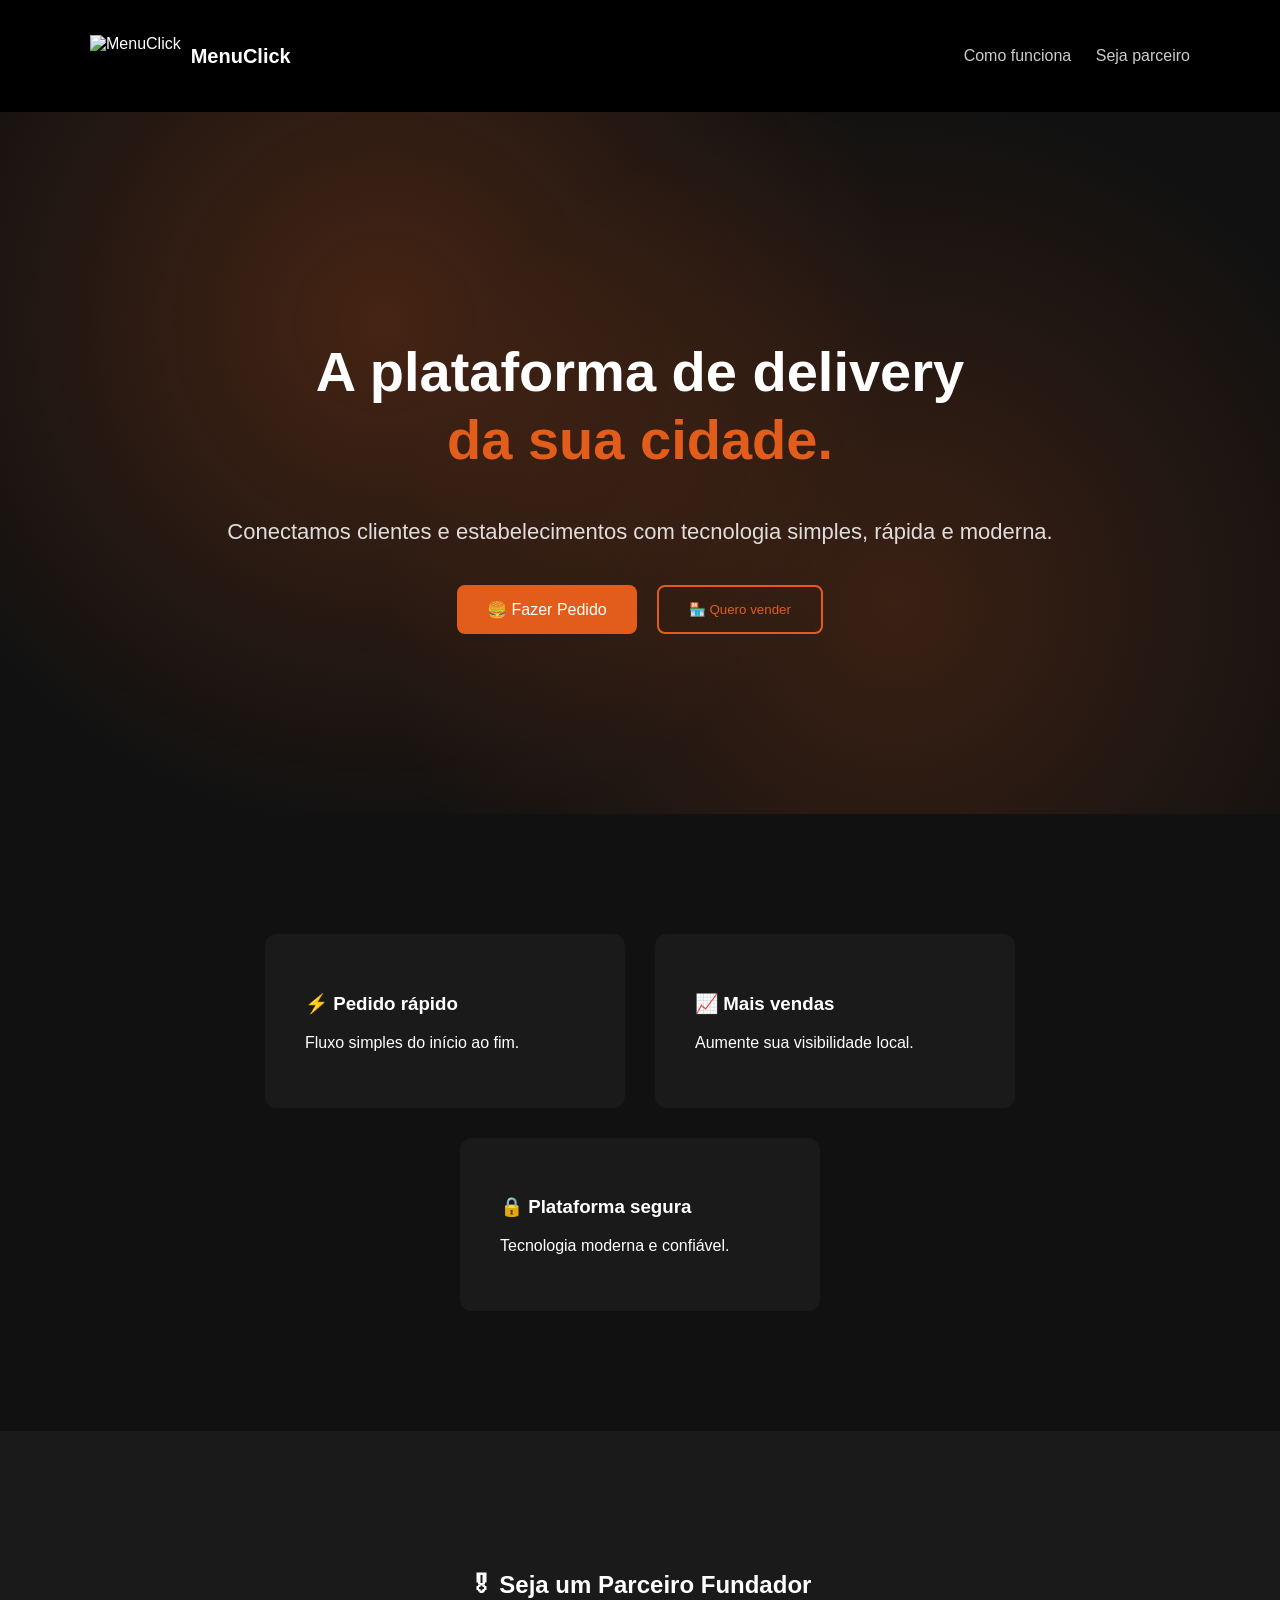
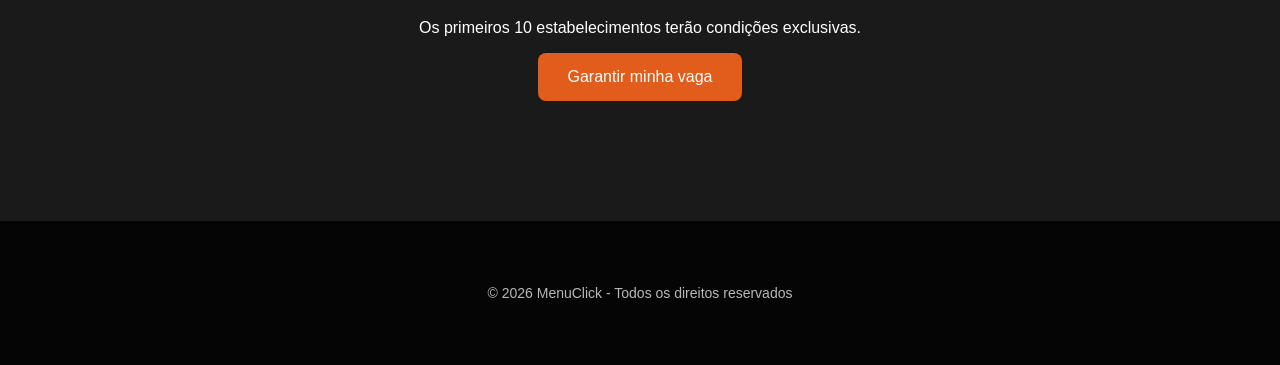
==== commit 2b4250cd: "up" ====
--- a/index.html
+++ b/index.html
@@ -9,8 +9,11 @@
 <body>
 
 <header class="topbar">
-  <div class="container">
-    <h2 class="logo">MenuClick</h2>
+  <div class="container topbar-inner">
+    <div class="brand">
+      <img src="assets/logo-menuclick.png" alt="MenuClick" class="logo-img">
+      <span class="brand-name">MenuClick</span>
+    </div>
     <nav>
       <a href="#como">Como funciona</a>
       <a href="#lojistas">Seja parceiro</a>
@@ -19,8 +22,12 @@
 </header>
 
 <section class="hero">
-  <div class="container">
-    <h1>🚀 A plataforma de delivery da sua cidade</h1>
+  <div class="hero-bg"></div>
+  <div class="container hero-content">
+    <h1>
+      A plataforma de delivery<br>
+      <span class="highlight">da sua cidade.</span>
+    </h1>
     <p>Conectamos clientes e estabelecimentos com tecnologia simples, rápida e moderna.</p>
     <div class="hero-buttons">
       <button class="btn-primary" onclick="abrirWhatsAppCliente()">🍔 Fazer Pedido</button>
@@ -29,19 +36,19 @@
   </div>
 </section>
 
-<section class="stats">
-  <div class="container stats-grid">
-    <div>
-      <h3>⚡ Rápido</h3>
-      <p>Pedidos organizados e práticos.</p>
+<section class="features">
+  <div class="container features-grid">
+    <div class="feature-card">
+      <h3>⚡ Pedido rápido</h3>
+      <p>Fluxo simples do início ao fim.</p>
     </div>
-    <div>
-      <h3>📈 Local</h3>
-      <p>Valorizando negócios da sua cidade.</p>
+    <div class="feature-card">
+      <h3>📈 Mais vendas</h3>
+      <p>Aumente sua visibilidade local.</p>
     </div>
-    <div>
-      <h3>🔒 Seguro</h3>
-      <p>Experiência confiável e moderna.</p>
+    <div class="feature-card">
+      <h3>🔒 Plataforma segura</h3>
+      <p>Tecnologia moderna e confiável.</p>
     </div>
   </div>
 </section>
--- a/style.css
+++ b/style.css
@@ -17,10 +17,26 @@
 padding:15px 0;
 }
 
-.topbar .container{
+.topbar-inner{
 display:flex;
 justify-content:space-between;
 align-items:center;
+}
+
+.brand{
+display:flex;
+align-items:center;
+gap:10px;
+}
+
+.logo-img{
+height:42px;
+width:auto;
+}
+
+.brand-name{
+font-weight:600;
+font-size:20px;
 }
 
 .topbar a{
@@ -31,19 +47,39 @@
 }
 
 .hero{
-padding:120px 20px;
+position:relative;
+padding:160px 20px;
 text-align:center;
-background:linear-gradient(135deg,#111,#1c1c1c);
+overflow:hidden;
+}
+
+.hero-bg{
+position:absolute;
+inset:0;
+background:
+radial-gradient(circle at 30% 30%, rgba(226,93,27,0.25), transparent 50%),
+radial-gradient(circle at 70% 70%, rgba(226,93,27,0.2), transparent 50%);
+z-index:0;
+}
+
+.hero-content{
+position:relative;
+z-index:1;
+}
+
+.highlight{
+color:#E25D1B;
 }
 
 .hero h1{
-font-size:48px;
-margin-bottom:20px;
+font-size:56px;
+line-height:1.2;
 }
 
 .hero p{
-font-size:20px;
-opacity:0.8;
+font-size:22px;
+opacity:0.85;
+margin-top:20px;
 }
 
 .hero-buttons{
@@ -78,16 +114,28 @@
 cursor:pointer;
 }
 
-.stats{
-padding:80px 20px;
+.features{
+padding:100px 20px;
 }
 
-.stats-grid{
+.features-grid{
 display:flex;
-justify-content:space-around;
-text-align:center;
 gap:30px;
+justify-content:center;
 flex-wrap:wrap;
+}
+
+.feature-card{
+background:#1a1a1a;
+padding:40px;
+border-radius:12px;
+width:280px;
+transition:0.3s;
+}
+
+.feature-card:hover{
+transform:translateY(-5px);
+box-shadow:0 10px 30px rgba(0,0,0,0.4);
 }
 
 .fundador{
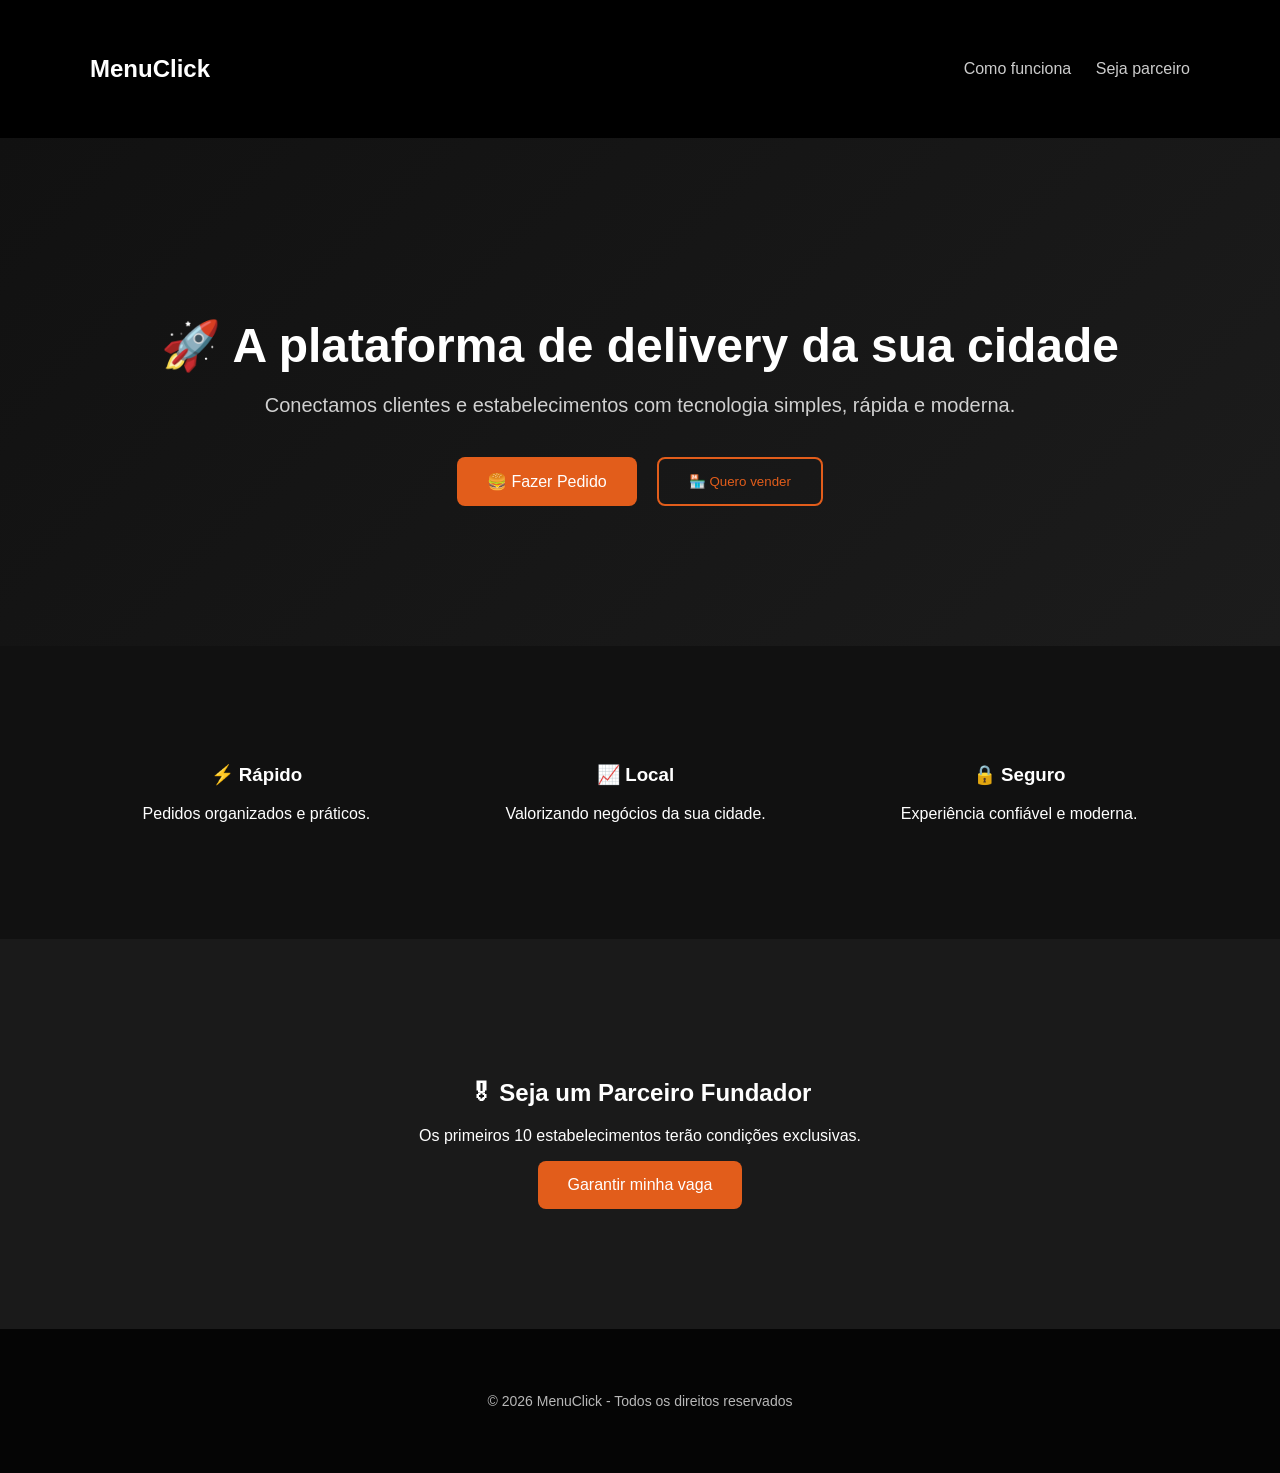
==== commit b2937e2c: "Merge branch 'main' of https://github.com/gabrieltrindademb0-wq/MenuClick" ====
--- a/index.html
+++ b/index.html
@@ -9,11 +9,9 @@
 <body>
 
 <header class="topbar">
-  <div class="container topbar-inner">
-    <div class="brand">
-      <img src="assets/logo-menuclick.png" alt="MenuClick" class="logo-img">
-      <span class="brand-name">MenuClick</span>
-    </div>
+
+  <div class="container">
+    <h2 class="logo">MenuClick</h2>
     <nav>
       <a href="#como">Como funciona</a>
       <a href="#lojistas">Seja parceiro</a>
@@ -22,12 +20,9 @@
 </header>
 
 <section class="hero">
-  <div class="hero-bg"></div>
-  <div class="container hero-content">
-    <h1>
-      A plataforma de delivery<br>
-      <span class="highlight">da sua cidade.</span>
-    </h1>
+
+  <div class="container">
+    <h1>🚀 A plataforma de delivery da sua cidade</h1>
     <p>Conectamos clientes e estabelecimentos com tecnologia simples, rápida e moderna.</p>
     <div class="hero-buttons">
       <button class="btn-primary" onclick="abrirWhatsAppCliente()">🍔 Fazer Pedido</button>
@@ -36,19 +31,20 @@
   </div>
 </section>
 
-<section class="features">
-  <div class="container features-grid">
-    <div class="feature-card">
-      <h3>⚡ Pedido rápido</h3>
-      <p>Fluxo simples do início ao fim.</p>
+
+<section class="stats">
+  <div class="container stats-grid">
+    <div>
+      <h3>⚡ Rápido</h3>
+      <p>Pedidos organizados e práticos.</p>
     </div>
-    <div class="feature-card">
-      <h3>📈 Mais vendas</h3>
-      <p>Aumente sua visibilidade local.</p>
+    <div>
+      <h3>📈 Local</h3>
+      <p>Valorizando negócios da sua cidade.</p>
     </div>
-    <div class="feature-card">
-      <h3>🔒 Plataforma segura</h3>
-      <p>Tecnologia moderna e confiável.</p>
+    <div>
+      <h3>🔒 Seguro</h3>
+      <p>Experiência confiável e moderna.</p>
     </div>
   </div>
 </section>
--- a/style.css
+++ b/style.css
@@ -17,27 +17,13 @@
 padding:15px 0;
 }
 
-.topbar-inner{
+
+.topbar .container{
 display:flex;
 justify-content:space-between;
 align-items:center;
 }
 
-.brand{
-display:flex;
-align-items:center;
-gap:10px;
-}
-
-.logo-img{
-height:42px;
-width:auto;
-}
-
-.brand-name{
-font-weight:600;
-font-size:20px;
-}
 
 .topbar a{
 color:#fff;
@@ -47,39 +33,20 @@
 }
 
 .hero{
-position:relative;
-padding:160px 20px;
+
+padding:120px 20px;
 text-align:center;
-overflow:hidden;
-}
-
-.hero-bg{
-position:absolute;
-inset:0;
-background:
-radial-gradient(circle at 30% 30%, rgba(226,93,27,0.25), transparent 50%),
-radial-gradient(circle at 70% 70%, rgba(226,93,27,0.2), transparent 50%);
-z-index:0;
-}
-
-.hero-content{
-position:relative;
-z-index:1;
-}
-
-.highlight{
-color:#E25D1B;
+background:linear-gradient(135deg,#111,#1c1c1c);
 }
 
 .hero h1{
-font-size:56px;
-line-height:1.2;
+font-size:48px;
+margin-bottom:20px;
 }
 
 .hero p{
-font-size:22px;
-opacity:0.85;
-margin-top:20px;
+font-size:20px;
+opacity:0.8;
 }
 
 .hero-buttons{
@@ -114,28 +81,17 @@
 cursor:pointer;
 }
 
-.features{
-padding:100px 20px;
+
+.stats{
+padding:80px 20px;
 }
 
-.features-grid{
+.stats-grid{
 display:flex;
+justify-content:space-around;
+text-align:center;
 gap:30px;
-justify-content:center;
 flex-wrap:wrap;
-}
-
-.feature-card{
-background:#1a1a1a;
-padding:40px;
-border-radius:12px;
-width:280px;
-transition:0.3s;
-}
-
-.feature-card:hover{
-transform:translateY(-5px);
-box-shadow:0 10px 30px rgba(0,0,0,0.4);
 }
 
 .fundador{
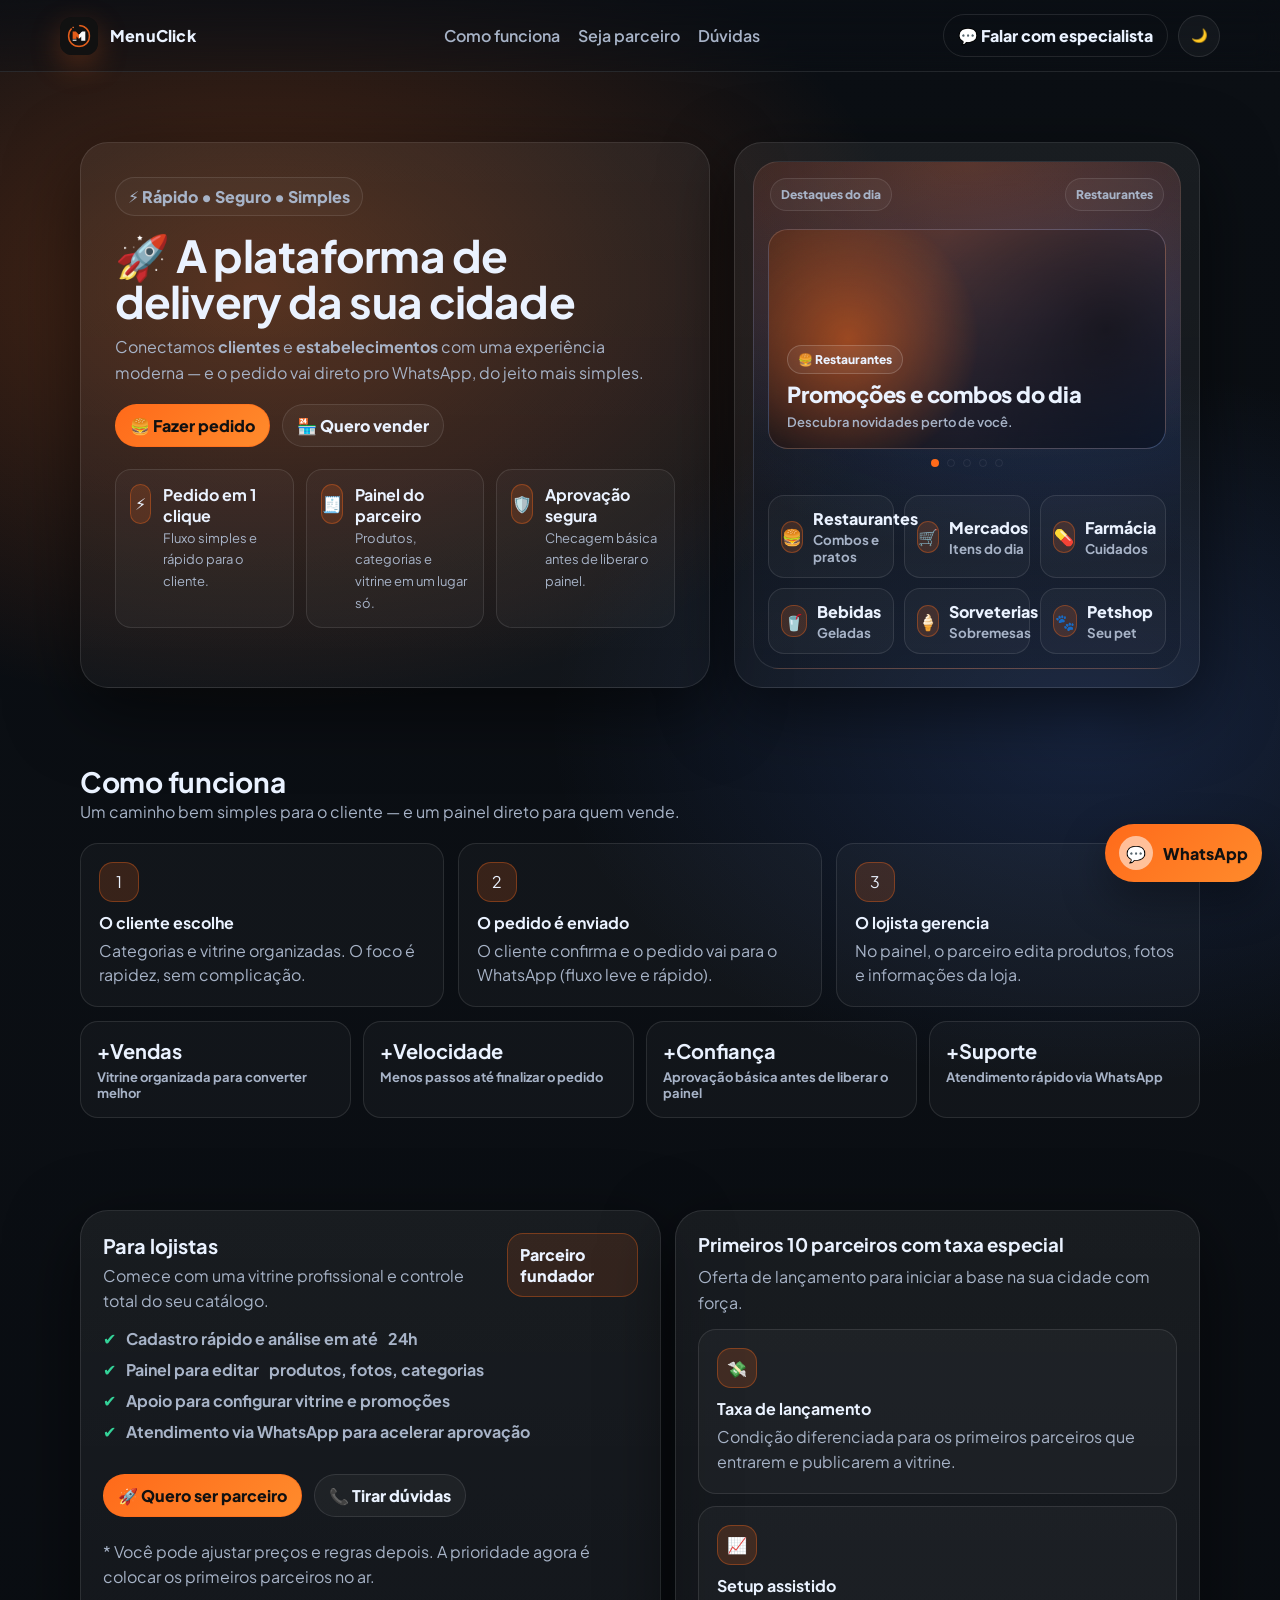
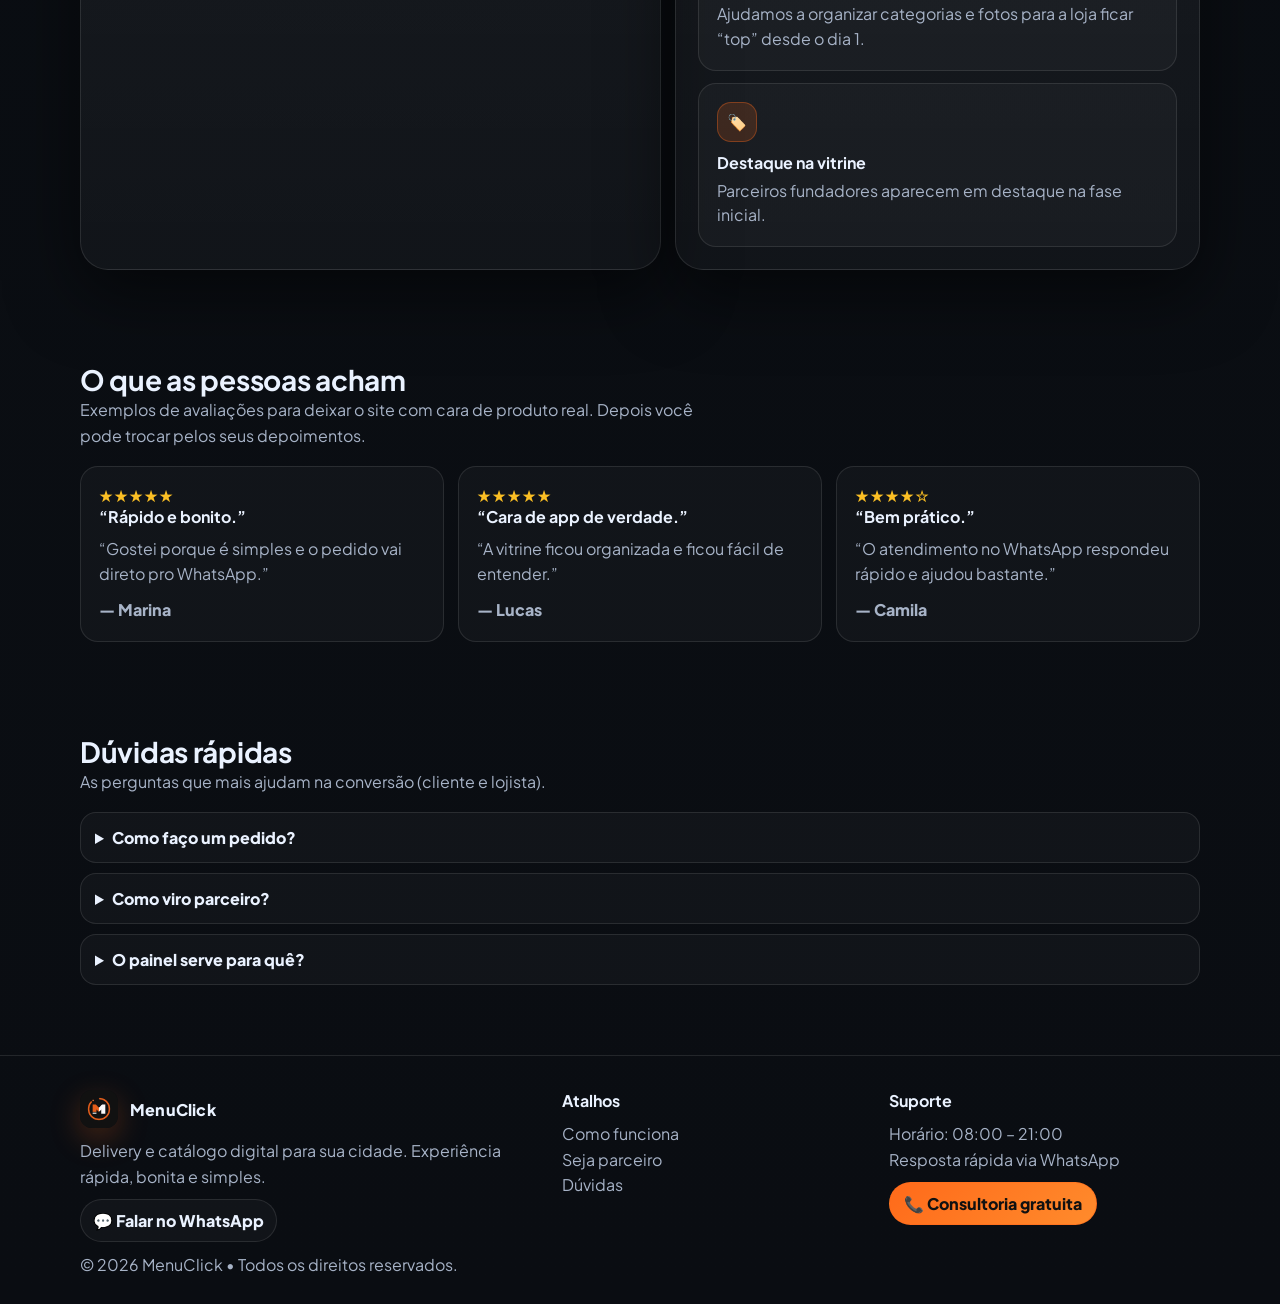
==== commit 018ebb39: "up" ====
--- a/index.html
+++ b/index.html
@@ -1,76 +1,590 @@
-<!DOCTYPE html>
-<html lang="pt-br">
+<!doctype html>
+<html lang="pt-br" data-theme="dark">
 <head>
-<meta charset="UTF-8">
-<meta name="viewport" content="width=device-width, initial-scale=1.0">
-<title>MenuClick | A plataforma da sua cidade</title>
-<link rel="stylesheet" href="style.css">
+  <meta charset="utf-8" />
+  <meta name="viewport" content="width=device-width, initial-scale=1" />
+  <title>MenuClick — Delivery & Catálogo digital na sua cidade</title>
+  <meta name="description" content="MenuClick conecta clientes e estabelecimentos com uma experiência moderna. Peça por WhatsApp e cresça sua loja com um painel simples."/>
+  <meta name="theme-color" content="#0b0f14"/>
+  <link rel="preconnect" href="https://fonts.googleapis.com">
+  <link rel="preconnect" href="https://fonts.gstatic.com" crossorigin>
+  <link href="https://fonts.googleapis.com/css2?family=Plus+Jakarta+Sans:wght@400;600;700;800&display=swap" rel="stylesheet">
+  <style>
+    :root{
+      --bg: #0b0f14;
+      --bg2:#0a0d12;
+      --card:#111827cc;
+      --card2:#0f172acc;
+      --text:#eaf2ff;
+      --muted:#a7b3c7;
+      --border: rgba(255,255,255,.10);
+      --shadow: 0 22px 70px rgba(0,0,0,.55);
+      --accent:#ff6a1a;
+      --accent2:#ff8b2c;
+      --good:#34d399;
+      --warn:#fbbf24;
+      --radius:18px;
+      --radius2:28px;
+      --max: 1160px;
+    }
+    html[data-theme="light"]{
+      --bg:#f7f9ff;
+      --bg2:#eef2ff;
+      --card: rgba(255,255,255,.85);
+      --card2: rgba(255,255,255,.92);
+      --text:#0b1220;
+      --muted:#46556d;
+      --border: rgba(11,18,32,.10);
+      --shadow: 0 22px 70px rgba(10,15,20,.18);
+    }
+    *{box-sizing:border-box}
+    body{
+      margin:0;
+      font-family:"Plus Jakarta Sans",system-ui,-apple-system,Segoe UI,Roboto,Arial,sans-serif;
+      background: radial-gradient(1100px 700px at 20% 10%, rgba(255,106,26,.28), transparent 60%),
+                  radial-gradient(900px 600px at 85% 25%, rgba(76,130,255,.18), transparent 60%),
+                  linear-gradient(180deg, var(--bg), var(--bg2));
+      color:var(--text);
+      overflow-x:hidden;
+    }
+    a{color:inherit;text-decoration:none}
+    .container{width:100%;max-width:var(--max);margin:0 auto;padding:0 20px}
+    .topbar{
+      position:sticky; top:0; z-index:50;
+      backdrop-filter: blur(14px);
+      background: linear-gradient(180deg, rgba(10,14,20,.72), rgba(10,14,20,.35));
+      border-bottom: 1px solid var(--border);
+    }
+    html[data-theme="light"] .topbar{
+      background: linear-gradient(180deg, rgba(247,249,255,.82), rgba(247,249,255,.55));
+    }
+    .nav{
+      display:flex; align-items:center; justify-content:space-between;
+      padding:14px 0;
+      gap:14px;
+    }
+    .brand{display:flex;align-items:center;gap:12px;min-width:200px}
+    .brand img{width:38px;height:38px;border-radius:12px;box-shadow:0 10px 30px rgba(255,106,26,.25)}
+    .brand strong{font-weight:800;letter-spacing:.2px}
+    .links{display:flex;gap:18px;align-items:center;flex-wrap:wrap;justify-content:center}
+    .links a{font-weight:600;color:var(--muted)}
+    .links a:hover{color:var(--text)}
+    .actions{display:flex;gap:10px;align-items:center;justify-content:flex-end;min-width:240px}
+    .btn{
+      border:1px solid var(--border);
+      padding:10px 14px;
+      border-radius:999px;
+      font-weight:800;
+      cursor:pointer;
+      transition: transform .15s ease, box-shadow .15s ease, background .15s ease, border-color .15s ease;
+      display:inline-flex; align-items:center; gap:10px;
+      user-select:none;
+      background: rgba(255,255,255,.04);
+    }
+    html[data-theme="light"] .btn{background: rgba(255,255,255,.70)}
+    .btn:hover{transform: translateY(-1px); box-shadow: 0 14px 40px rgba(0,0,0,.22); border-color: rgba(255,106,26,.30)}
+    .btn.primary{background: linear-gradient(135deg, var(--accent), var(--accent2)); border-color: rgba(255,106,26,.55); color:#111}
+    .btn.ghost{background: transparent}
+    .iconbtn{
+      width:42px;height:42px; border-radius:999px;
+      display:grid;place-items:center;
+      border:1px solid var(--border);
+      background: rgba(255,255,255,.04);
+      cursor:pointer;
+      transition: transform .15s ease, box-shadow .15s ease;
+    }
+    .iconbtn:hover{transform: translateY(-1px); box-shadow: 0 14px 40px rgba(0,0,0,.20)}
+    .hero{padding:70px 0 30px}
+    .heroGrid{display:grid;grid-template-columns: 1.15fr .85fr;gap:24px;align-items:stretch}
+    @media (max-width: 920px){ .heroGrid{grid-template-columns:1fr;} .actions{min-width:auto} .brand{min-width:auto} }
+    .card{
+      background: linear-gradient(180deg, rgba(255,255,255,.06), rgba(255,255,255,.03));
+      border: 1px solid var(--border);
+      border-radius: var(--radius2);
+      box-shadow: var(--shadow);
+    }
+    html[data-theme="light"] .card{
+      background: linear-gradient(180deg, rgba(255,255,255,.95), rgba(255,255,255,.82));
+    }
+    .heroCopy{padding:34px}
+    .chip{
+      display:inline-flex; gap:10px; align-items:center;
+      padding:8px 12px; border-radius:999px;
+      border:1px solid var(--border);
+      background: rgba(255,255,255,.03);
+      font-weight:800; color:var(--muted);
+    }
+    .hero h1{margin:16px 0 10px; font-size:44px; line-height:1.05; letter-spacing:-.02em}
+    .hero p{margin:0 0 18px; color:var(--muted); font-size:16px; line-height:1.6}
+    .ctaRow{display:flex; gap:12px; flex-wrap:wrap; margin:18px 0 22px}
+    .subRow{display:grid; grid-template-columns: repeat(3, minmax(0,1fr)); gap:12px; margin-top:18px}
+    @media (max-width:720px){ .hero h1{font-size:34px} .subRow{grid-template-columns:1fr;} }
+    .mini{
+      display:flex; gap:12px; align-items:flex-start;
+      padding:14px; border-radius:16px;
+      border:1px solid var(--border);
+      background: rgba(255,255,255,.03);
+    }
+    html[data-theme="light"] .mini{background: rgba(255,255,255,.55)}
+    .mini b{display:block}
+    .mini span{color:var(--muted); font-size:13px; line-height:1.45}
+    .bubble{width:40px;height:40px;border-radius:14px; display:grid; place-items:center;
+      background: rgba(255,106,26,.16); border:1px solid rgba(255,106,26,.35)}
+    .heroVisual{position:relative; padding:18px}
+    .phone{
+      height: 100%;
+      min-height: 420px;
+      border-radius: 26px;
+      overflow:hidden;
+      border:1px solid var(--border);
+      background:
+        radial-gradient(900px 500px at 50% 0%, rgba(255,106,26,.28), transparent 60%),
+        radial-gradient(700px 420px at 70% 30%, rgba(76,130,255,.22), transparent 60%),
+        linear-gradient(180deg, rgba(17,24,39,.65), rgba(17,24,39,.28));
+      position:relative;
+    }
+    html[data-theme="light"] .phone{
+      background:
+        radial-gradient(900px 500px at 50% 0%, rgba(255,106,26,.22), transparent 60%),
+        radial-gradient(700px 420px at 70% 30%, rgba(76,130,255,.18), transparent 60%),
+        linear-gradient(180deg, rgba(255,255,255,.85), rgba(255,255,255,.55));
+    }
+    .phoneTop{display:flex;align-items:center;justify-content:space-between;padding:16px 16px 10px}
+    .pill{padding:8px 10px;border-radius:999px;border:1px solid var(--border);background:rgba(255,255,255,.04);font-weight:800;font-size:12px;color:var(--muted)}
+    .slides{padding:8px 14px 14px}
+    .slide{
+      border-radius: 20px;
+      border:1px solid var(--border);
+      overflow:hidden;
+      height: 220px;
+      position:relative;
+      background: linear-gradient(135deg, rgba(255,106,26,.22), rgba(76,130,255,.18));
+    }
+    .slide::before{
+      content:"";
+      position:absolute; inset:0;
+      background:
+        radial-gradient(220px 220px at 20% 50%, rgba(255,106,26,.55), transparent 60%),
+        radial-gradient(260px 260px at 85% 45%, rgba(0,0,0,.55), transparent 70%),
+        linear-gradient(180deg, rgba(0,0,0,.20), rgba(0,0,0,.55));
+      opacity:.9;
+    }
+    html[data-theme="light"] .slide::before{
+      background:
+        radial-gradient(220px 220px at 20% 50%, rgba(255,106,26,.35), transparent 60%),
+        radial-gradient(260px 260px at 85% 45%, rgba(0,0,0,.18), transparent 70%),
+        linear-gradient(180deg, rgba(255,255,255,.08), rgba(0,0,0,.20));
+      opacity:1;
+    }
+    .slideInner{position:absolute; inset:0; padding:18px; display:flex; flex-direction:column; justify-content:flex-end; gap:6px}
+    .badge{display:inline-flex; align-items:center; gap:8px; width:max-content;
+      padding:6px 10px; border-radius:999px; font-weight:900; font-size:12px;
+      border:1px solid rgba(255,255,255,.18); background: rgba(255,255,255,.06)}
+    .stitle{font-size:22px; font-weight:900; letter-spacing:-.01em}
+    .ssub{color:var(--muted); font-weight:600; font-size:13px}
+    .dots{display:flex; gap:8px; justify-content:center; padding:10px 0 0}
+    .dot{width:8px;height:8px;border-radius:999px;border:1px solid var(--border);opacity:.7}
+    .dot.active{background:var(--accent);border-color:rgba(255,106,26,.55);opacity:1}
+    .catGrid{display:grid;grid-template-columns: repeat(3, minmax(0,1fr));gap:10px; padding:14px}
+    .cat{
+      border:1px solid var(--border);
+      border-radius:16px;
+      padding:12px;
+      background: rgba(255,255,255,.03);
+      display:flex; align-items:center; gap:10px;
+      transition: transform .15s ease, border-color .15s ease;
+    }
+    html[data-theme="light"] .cat{background: rgba(255,255,255,.55)}
+    .cat:hover{transform: translateY(-1px); border-color: rgba(255,106,26,.35)}
+    .cat i{width:32px;height:32px;border-radius:12px; display:grid; place-items:center;
+      background: rgba(255,106,26,.16); border:1px solid rgba(255,106,26,.35); font-style:normal}
+    .cat div{font-weight:900}
+    .cat small{display:block;color:var(--muted);font-weight:700;margin-top:2px}
+    .section{padding:46px 0}
+    .sectionHead{display:flex;align-items:flex-end;justify-content:space-between;gap:18px;margin-bottom:18px}
+    .sectionHead h2{margin:0;font-size:28px;letter-spacing:-.01em}
+    .sectionHead p{margin:0;color:var(--muted);max-width:640px;line-height:1.6}
+    .grid3{display:grid;grid-template-columns:repeat(3,minmax(0,1fr));gap:14px}
+    @media (max-width:900px){.grid3{grid-template-columns:1fr}}
+    .feature{padding:18px;border-radius:18px;border:1px solid var(--border);background: rgba(255,255,255,.03)}
+    html[data-theme="light"] .feature{background: rgba(255,255,255,.55)}
+    .feature h3{margin:10px 0 6px;font-size:16px}
+    .feature p{margin:0;color:var(--muted);line-height:1.55}
+    .kpis{display:grid;grid-template-columns:repeat(4,minmax(0,1fr));gap:12px}
+    @media (max-width:900px){.kpis{grid-template-columns:repeat(2,minmax(0,1fr));}}
+    .kpi{padding:16px;border-radius:18px;border:1px solid var(--border);background: rgba(255,255,255,.03)}
+    html[data-theme="light"] .kpi{background: rgba(255,255,255,.55)}
+    .kpi b{font-size:20px}
+    .kpi span{display:block;color:var(--muted);margin-top:6px;font-weight:700;font-size:13px}
+    .split{display:grid;grid-template-columns:1.05fr .95fr;gap:14px;align-items:stretch}
+    @media (max-width:900px){.split{grid-template-columns:1fr}}
+    .pricing{padding:22px}
+    .priceTop{display:flex;align-items:flex-start;justify-content:space-between;gap:14px}
+    .priceTop h3{margin:0;font-size:20px}
+    .priceTop p{margin:6px 0 0;color:var(--muted);line-height:1.55}
+    .priceTag{padding:10px 12px;border-radius:16px;border:1px solid rgba(255,106,26,.35);background: rgba(255,106,26,.12);font-weight:900}
+    .list{margin:14px 0 0;padding:0;list-style:none;display:grid;gap:10px}
+    .list li{display:flex;gap:10px;align-items:flex-start;color:var(--muted);font-weight:700}
+    .list li .ok{color:var(--good);font-weight:900}
+    .reviews{display:grid;grid-template-columns:repeat(3,minmax(0,1fr));gap:14px}
+    @media (max-width:900px){.reviews{grid-template-columns:1fr}}
+    .review{padding:18px;border-radius:18px;border:1px solid var(--border);background: rgba(255,255,255,.03)}
+    html[data-theme="light"] .review{background: rgba(255,255,255,.55)}
+    .stars{color:var(--warn);letter-spacing:1px}
+    .review p{margin:10px 0 0;color:var(--muted);line-height:1.55}
+    .faq{display:grid;gap:10px}
+    details{border:1px solid var(--border);border-radius:16px;background: rgba(255,255,255,.03);padding:14px}
+    html[data-theme="light"] details{background: rgba(255,255,255,.55)}
+    summary{cursor:pointer;font-weight:900}
+    details p{margin:10px 0 0;color:var(--muted);line-height:1.55}
+    .footer{padding:34px 0 26px;border-top:1px solid var(--border);margin-top:24px}
+    .footGrid{display:grid;grid-template-columns: 1.2fr .8fr .8fr;gap:16px}
+    @media (max-width:900px){.footGrid{grid-template-columns:1fr}}
+    .muted{color:var(--muted);line-height:1.6}
+    .pillLink{display:inline-flex;align-items:center;gap:10px;padding:10px 12px;border-radius:999px;border:1px solid var(--border);background: rgba(255,255,255,.03);font-weight:900;margin-top:10px}
+    html[data-theme="light"] .pillLink{background: rgba(255,255,255,.65)}
+    .floatingWA{
+      position:fixed;right:18px;bottom:18px;z-index:60;
+      display:flex;align-items:center;gap:10px;
+      padding:12px 14px;border-radius:999px;
+      background: linear-gradient(135deg, var(--accent), var(--accent2));
+      color:#111;font-weight:900;
+      box-shadow: 0 18px 45px rgba(0,0,0,.35);
+    }
+    .floatingWA span{background: rgba(255,255,255,.55);width:34px;height:34px;border-radius:999px;display:grid;place-items:center}
+    .reveal{opacity:0; transform: translateY(14px); transition: opacity .6s ease, transform .6s ease}
+    .reveal.show{opacity:1; transform:none}
+  </style>
 </head>
 <body>
-
-<header class="topbar">
-
-  <div class="container">
-    <h2 class="logo">MenuClick</h2>
-    <nav>
-      <a href="#como">Como funciona</a>
-      <a href="#lojistas">Seja parceiro</a>
-    </nav>
-  </div>
-</header>
-
-<section class="hero">
-
-  <div class="container">
-    <h1>🚀 A plataforma de delivery da sua cidade</h1>
-    <p>Conectamos clientes e estabelecimentos com tecnologia simples, rápida e moderna.</p>
-    <div class="hero-buttons">
-      <button class="btn-primary" onclick="abrirWhatsAppCliente()">🍔 Fazer Pedido</button>
-      <button class="btn-secondary" onclick="abrirWhatsAppLojista()">🏪 Quero vender</button>
+  <header class="topbar">
+    <div class="container nav">
+      <a class="brand" href="#top" aria-label="MenuClick">
+        <img id="logoImg" src="./assets/logo.png" alt="MenuClick"/>
+        <strong>MenuClick</strong>
+      </a>
+
+      <nav class="links" aria-label="Navegação">
+        <a href="#como">Como funciona</a>
+        <a href="#lojistas">Seja parceiro</a>
+        <a href="#duvidas">Dúvidas</a>
+      </nav>
+
+      <div class="actions">
+        <a class="btn ghost" href="https://wa.me/5535997814774?text=Olá!%20Gostaria%20de%20uma%20consultoria%20gratuita%20com%20um%20especialista." target="_blank" rel="noreferrer">💬 Falar com especialista</a>
+        <button class="iconbtn" id="themeBtn" aria-label="Alternar tema" title="Alternar tema">🌙</button>
+      </div>
     </div>
-  </div>
-</section>
-
-
-<section class="stats">
-  <div class="container stats-grid">
-    <div>
-      <h3>⚡ Rápido</h3>
-      <p>Pedidos organizados e práticos.</p>
-    </div>
-    <div>
-      <h3>📈 Local</h3>
-      <p>Valorizando negócios da sua cidade.</p>
-    </div>
-    <div>
-      <h3>🔒 Seguro</h3>
-      <p>Experiência confiável e moderna.</p>
-    </div>
-  </div>
-</section>
-
-<section id="lojistas" class="fundador">
-  <div class="container">
-    <h2>🎖 Seja um Parceiro Fundador</h2>
-    <p>Os primeiros 10 estabelecimentos terão condições exclusivas.</p>
-    <button class="btn-primary" onclick="abrirWhatsAppLojista()">Garantir minha vaga</button>
-  </div>
-</section>
-
-<footer class="footer">
-  <div class="container">
-    <p>© 2026 MenuClick - Todos os direitos reservados</p>
-  </div>
-</footer>
-
-<script>
-function abrirWhatsAppCliente(){
-  window.open("https://wa.me/5535997814774?text=Olá, quero fazer um pedido pela MenuClick!","_blank");
-}
-function abrirWhatsAppLojista(){
-  window.open("https://wa.me/5535997814774?text=Olá, quero ser parceiro fundador da MenuClick!","_blank");
-}
-</script>
-
+  </header>
+
+  <main id="top">
+    <section class="hero">
+      <div class="container heroGrid">
+        <div class="card heroCopy reveal">
+          <div class="chip">⚡ Rápido • Seguro • Simples</div>
+          <h1>🚀 A plataforma de delivery da sua cidade</h1>
+          <p>Conectamos <b>clientes</b> e <b>estabelecimentos</b> com uma experiência moderna — e o pedido vai direto pro WhatsApp, do jeito mais simples.</p>
+
+          <div class="ctaRow">
+            <a class="btn primary" href="https://wa.me/5535997814774?text=Olá!%20Vi%20o%20site%20da%20MenuClick%20e%20gostaria%20de%20solicitar%20um%20orçamento%20personalizado%20para%20o%20meu%20projeto." target="_blank" rel="noreferrer">🍔 Fazer pedido</a>
+            <a class="btn" href="https://wa.me/5535997814774?text=Olá!%20Quero%20transformar%20minha%20presença%20digital%20com%20a%20MenuClick." target="_blank" rel="noreferrer">🏪 Quero vender</a>
+          </div>
+
+          <div class="subRow">
+            <div class="mini">
+              <div class="bubble">⚡</div>
+              <div><b>Pedido em 1 clique</b><span>Fluxo simples e rápido para o cliente.</span></div>
+            </div>
+            <div class="mini">
+              <div class="bubble">🧾</div>
+              <div><b>Painel do parceiro</b><span>Produtos, categorias e vitrine em um lugar só.</span></div>
+            </div>
+            <div class="mini">
+              <div class="bubble">🛡️</div>
+              <div><b>Aprovação segura</b><span>Checagem básica antes de liberar o painel.</span></div>
+            </div>
+          </div>
+        </div>
+
+        <div class="card heroVisual reveal">
+          <div class="phone">
+            <div class="phoneTop">
+              <div class="pill">Destaques do dia</div>
+              <div class="pill" id="slideTag">Restaurantes</div>
+            </div>
+
+            <div class="slides">
+              <div class="slide" id="slideBox" aria-label="Banner rotativo">
+                <div class="slideInner">
+                  <div class="badge" id="slideBadge">🍔 Restaurantes</div>
+                  <div class="stitle" id="slideTitle">Promoções e combos do dia</div>
+                  <div class="ssub" id="slideSub">Descubra novidades perto de você.</div>
+                </div>
+              </div>
+              <div class="dots" id="dots"></div>
+            </div>
+
+            <div class="catGrid" aria-label="Categorias">
+              <div class="cat"><i>🍔</i><div>Restaurantes<small>Combos e pratos</small></div></div>
+              <div class="cat"><i>🛒</i><div>Mercados<small>Itens do dia</small></div></div>
+              <div class="cat"><i>💊</i><div>Farmácia<small>Cuidados</small></div></div>
+              <div class="cat"><i>🥤</i><div>Bebidas<small>Geladas</small></div></div>
+              <div class="cat"><i>🍦</i><div>Sorveterias<small>Sobremesas</small></div></div>
+              <div class="cat"><i>🐾</i><div>Petshop<small>Seu pet</small></div></div>
+            </div>
+          </div>
+        </div>
+
+      </div>
+    </section>
+
+    <section class="section" id="como">
+      <div class="container">
+        <div class="sectionHead reveal">
+          <div>
+            <h2>Como funciona</h2>
+            <p>Um caminho bem simples para o cliente — e um painel direto para quem vende.</p>
+          </div>
+        </div>
+
+        <div class="grid3">
+          <div class="feature reveal">
+            <div class="bubble">1</div>
+            <h3>O cliente escolhe</h3>
+            <p>Categorias e vitrine organizadas. O foco é rapidez, sem complicação.</p>
+          </div>
+          <div class="feature reveal">
+            <div class="bubble">2</div>
+            <h3>O pedido é enviado</h3>
+            <p>O cliente confirma e o pedido vai para o WhatsApp (fluxo leve e rápido).</p>
+          </div>
+          <div class="feature reveal">
+            <div class="bubble">3</div>
+            <h3>O lojista gerencia</h3>
+            <p>No painel, o parceiro edita produtos, fotos e informações da loja.</p>
+          </div>
+        </div>
+
+        <div style="height:14px"></div>
+
+        <div class="kpis">
+          <div class="kpi reveal"><b>+Vendas</b><span>Vitrine organizada para converter melhor</span></div>
+          <div class="kpi reveal"><b>+Velocidade</b><span>Menos passos até finalizar o pedido</span></div>
+          <div class="kpi reveal"><b>+Confiança</b><span>Aprovação básica antes de liberar o painel</span></div>
+          <div class="kpi reveal"><b>+Suporte</b><span>Atendimento rápido via WhatsApp</span></div>
+        </div>
+      </div>
+    </section>
+
+    <section class="section" id="lojistas">
+      <div class="container split">
+        <div class="card pricing reveal">
+          <div class="priceTop">
+            <div>
+              <h3>Para lojistas</h3>
+              <p>Comece com uma vitrine profissional e controle total do seu catálogo.</p>
+            </div>
+            <div class="priceTag">Parceiro fundador</div>
+          </div>
+
+          <ul class="list">
+            <li><span class="ok">✔</span> Cadastro rápido e análise em até <b>24h</b></li>
+            <li><span class="ok">✔</span> Painel para editar <b>produtos, fotos, categorias</b></li>
+            <li><span class="ok">✔</span> Apoio para configurar vitrine e promoções</li>
+            <li><span class="ok">✔</span> Atendimento via WhatsApp para acelerar aprovação</li>
+          </ul>
+
+          <div style="height:14px"></div>
+
+          <div class="ctaRow">
+            <a class="btn primary" href="https://wa.me/5535997814774?text=Olá!%20Quero%20transformar%20minha%20presença%20digital%20com%20a%20MenuClick." target="_blank" rel="noreferrer">🚀 Quero ser parceiro</a>
+            <a class="btn" href="https://wa.me/5535997814774?text=Olá!%20Gostaria%20de%20uma%20consultoria%20gratuita%20com%20um%20especialista." target="_blank" rel="noreferrer">📞 Tirar dúvidas</a>
+          </div>
+
+          <p class="muted" style="margin:0">* Você pode ajustar preços e regras depois. A prioridade agora é colocar os primeiros parceiros no ar.</p>
+        </div>
+
+        <div class="card pricing reveal">
+          <h3 style="margin:0 0 8px">Primeiros 10 parceiros com taxa especial</h3>
+          <p class="muted" style="margin:0 0 14px">Oferta de lançamento para iniciar a base na sua cidade com força.</p>
+
+          <div class="grid3" style="grid-template-columns:1fr;gap:12px">
+            <div class="feature">
+              <div class="bubble">💸</div>
+              <h3 style="margin:10px 0 6px">Taxa de lançamento</h3>
+              <p>Condição diferenciada para os primeiros parceiros que entrarem e publicarem a vitrine.</p>
+            </div>
+            <div class="feature">
+              <div class="bubble">📈</div>
+              <h3 style="margin:10px 0 6px">Setup assistido</h3>
+              <p>Ajudamos a organizar categorias e fotos para a loja ficar “top” desde o dia 1.</p>
+            </div>
+            <div class="feature">
+              <div class="bubble">🏷️</div>
+              <h3 style="margin:10px 0 6px">Destaque na vitrine</h3>
+              <p>Parceiros fundadores aparecem em destaque na fase inicial.</p>
+            </div>
+          </div>
+        </div>
+      </div>
+    </section>
+
+    <section class="section">
+      <div class="container">
+        <div class="sectionHead reveal">
+          <div>
+            <h2>O que as pessoas acham</h2>
+            <p>Exemplos de avaliações para deixar o site com cara de produto real. Depois você pode trocar pelos seus depoimentos.</p>
+          </div>
+        </div>
+
+        <div class="reviews">
+          <div class="review reveal">
+            <div class="stars">★★★★★</div>
+            <b>“Rápido e bonito.”</b>
+            <p>“Gostei porque é simples e o pedido vai direto pro WhatsApp.”</p>
+            <div class="muted" style="margin-top:10px;font-weight:800">— Marina</div>
+          </div>
+          <div class="review reveal">
+            <div class="stars">★★★★★</div>
+            <b>“Cara de app de verdade.”</b>
+            <p>“A vitrine ficou organizada e ficou fácil de entender.”</p>
+            <div class="muted" style="margin-top:10px;font-weight:800">— Lucas</div>
+          </div>
+          <div class="review reveal">
+            <div class="stars">★★★★☆</div>
+            <b>“Bem prático.”</b>
+            <p>“O atendimento no WhatsApp respondeu rápido e ajudou bastante.”</p>
+            <div class="muted" style="margin-top:10px;font-weight:800">— Camila</div>
+          </div>
+        </div>
+      </div>
+    </section>
+
+    <section class="section" id="duvidas">
+      <div class="container">
+        <div class="sectionHead reveal">
+          <div>
+            <h2>Dúvidas rápidas</h2>
+            <p>As perguntas que mais ajudam na conversão (cliente e lojista).</p>
+          </div>
+        </div>
+
+        <div class="faq">
+          <details class="reveal">
+            <summary>Como faço um pedido?</summary>
+            <p>Toque em <b>Fazer pedido</b> e você vai direto pro WhatsApp. Você manda a mensagem e combina com o estabelecimento.</p>
+          </details>
+          <details class="reveal">
+            <summary>Como viro parceiro?</summary>
+            <p>Clique em <b>Quero vender</b>. A gente orienta o cadastro e a sua loja entra em análise (até 24h).</p>
+          </details>
+          <details class="reveal">
+            <summary>O painel serve para quê?</summary>
+            <p>Para atualizar informações da loja, categorias e cadastrar produtos com fotos — sem precisar programar.</p>
+          </details>
+        </div>
+      </div>
+    </section>
+
+    <footer class="footer">
+      <div class="container footGrid">
+        <div>
+          <div class="brand" style="margin-bottom:10px">
+            <img id="logoFoot" src="./assets/logo.png" alt="MenuClick"/>
+            <strong>MenuClick</strong>
+          </div>
+          <div class="muted">Delivery e catálogo digital para sua cidade. Experiência rápida, bonita e simples.</div>
+          <a class="pillLink" href="https://wa.me/5535997814774" target="_blank" rel="noreferrer">💬 Falar no WhatsApp</a>
+          <div class="muted" style="margin-top:10px">© <span id="year"></span> MenuClick • Todos os direitos reservados.</div>
+        </div>
+        <div>
+          <b>Atalhos</b>
+          <div style="height:10px"></div>
+          <div class="muted"><a href="#como">Como funciona</a></div>
+          <div class="muted"><a href="#lojistas">Seja parceiro</a></div>
+          <div class="muted"><a href="#duvidas">Dúvidas</a></div>
+        </div>
+        <div>
+          <b>Suporte</b>
+          <div style="height:10px"></div>
+          <div class="muted">Horário: 08:00 – 21:00</div>
+          <div class="muted">Resposta rápida via WhatsApp</div>
+          <div style="height:10px"></div>
+          <a class="btn primary" href="https://wa.me/5535997814774?text=Olá!%20Gostaria%20de%20uma%20consultoria%20gratuita%20com%20um%20especialista." target="_blank" rel="noreferrer">📞 Consultoria gratuita</a>
+        </div>
+      </div>
+    </footer>
+  </main>
+
+  <a class="floatingWA" href="https://wa.me/5535997814774" target="_blank" rel="noreferrer" aria-label="WhatsApp">
+    <span>💬</span> WhatsApp
+  </a>
+
+  <script>
+    // Year
+    document.getElementById("year").textContent = new Date().getFullYear();
+
+    // Theme toggle (persist)
+    const THEME_KEY="mc_theme";
+    const htmlEl=document.documentElement;
+    const themeBtn=document.getElementById("themeBtn");
+    const logoImg=document.getElementById("logoImg");
+    const logoFoot=document.getElementById("logoFoot");
+
+    function setTheme(theme){
+      htmlEl.setAttribute("data-theme", theme);
+      localStorage.setItem(THEME_KEY, theme);
+      themeBtn.textContent = theme==="dark" ? "🌙" : "☀️";
+      // if you ever add a different light logo, swap here:
+      const logoSrc = theme==="dark" ? "./assets/logo.png" : "./assets/logo.png";
+      logoImg.src = logoSrc;
+      logoFoot.src = logoSrc;
+    }
+    const saved = localStorage.getItem(THEME_KEY);
+    setTheme(saved || "dark");
+    themeBtn.addEventListener("click", ()=> setTheme(htmlEl.getAttribute("data-theme")==="dark" ? "light" : "dark"));
+
+    // Simple reveal animations
+    const obs = new IntersectionObserver((entries)=>{
+      entries.forEach(e=>{ if(e.isIntersecting) e.target.classList.add("show"); });
+    }, {threshold:.12});
+    document.querySelectorAll(".reveal").forEach(el=>obs.observe(el));
+
+    // Hero mini carousel (no images needed)
+    const slides = [
+      { tag:"Restaurantes", badge:"🍔 Restaurantes", title:"Promoções e combos do dia", sub:"Descubra novidades perto de você." },
+      { tag:"Mercados", badge:"🛒 Mercados", title:"Compras rápidas no delivery", sub:"Itens essenciais sem sair de casa." },
+      { tag:"Bebidas", badge:"🥤 Bebidas", title:"Geladas chegando em minutos", sub:"Praticidade para qualquer ocasião." },
+      { tag:"Farmácia", badge:"💊 Farmácia", title:"Cuidados do dia a dia", sub:"Encontre o que precisa com facilidade." },
+      { tag:"Petshop", badge:"🐾 Petshop", title:"Tudo pro seu pet", sub:"Ração, cuidados e mais." },
+    ];
+    let idx=0;
+    const dotsEl=document.getElementById("dots");
+    const slideTag=document.getElementById("slideTag");
+    const slideBadge=document.getElementById("slideBadge");
+    const slideTitle=document.getElementById("slideTitle");
+    const slideSub=document.getElementById("slideSub");
+
+    function renderDots(){
+      dotsEl.innerHTML="";
+      slides.forEach((_,i)=>{
+        const d=document.createElement("div");
+        d.className="dot"+(i===idx?" active":"");
+        d.addEventListener("click", ()=>{ idx=i; paint(); });
+        dotsEl.appendChild(d);
+      });
+    }
+    function paint(){
+      const s=slides[idx];
+      slideTag.textContent=s.tag;
+      slideBadge.textContent=s.badge;
+      slideTitle.textContent=s.title;
+      slideSub.textContent=s.sub;
+      renderDots();
+    }
+    paint();
+    setInterval(()=>{ idx=(idx+1)%slides.length; paint(); }, 4200);
+  </script>
 </body>
 </html>
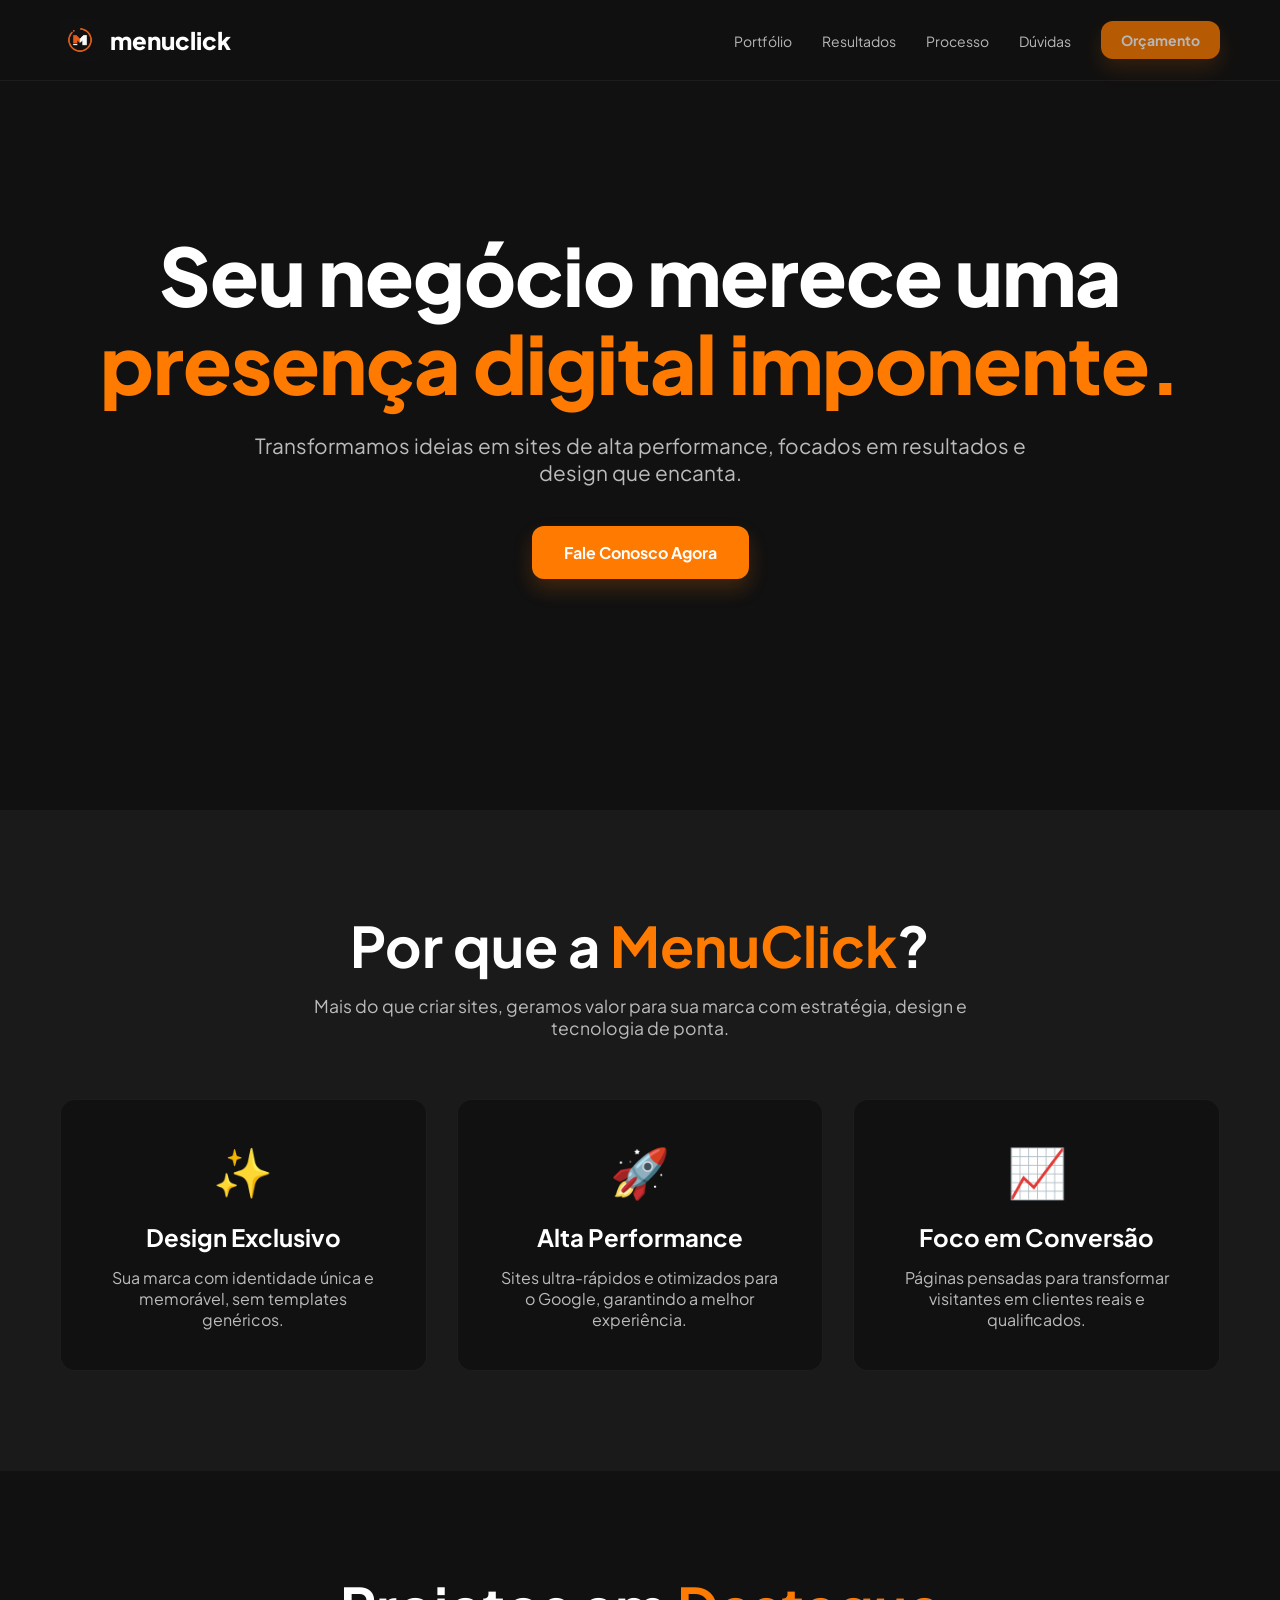
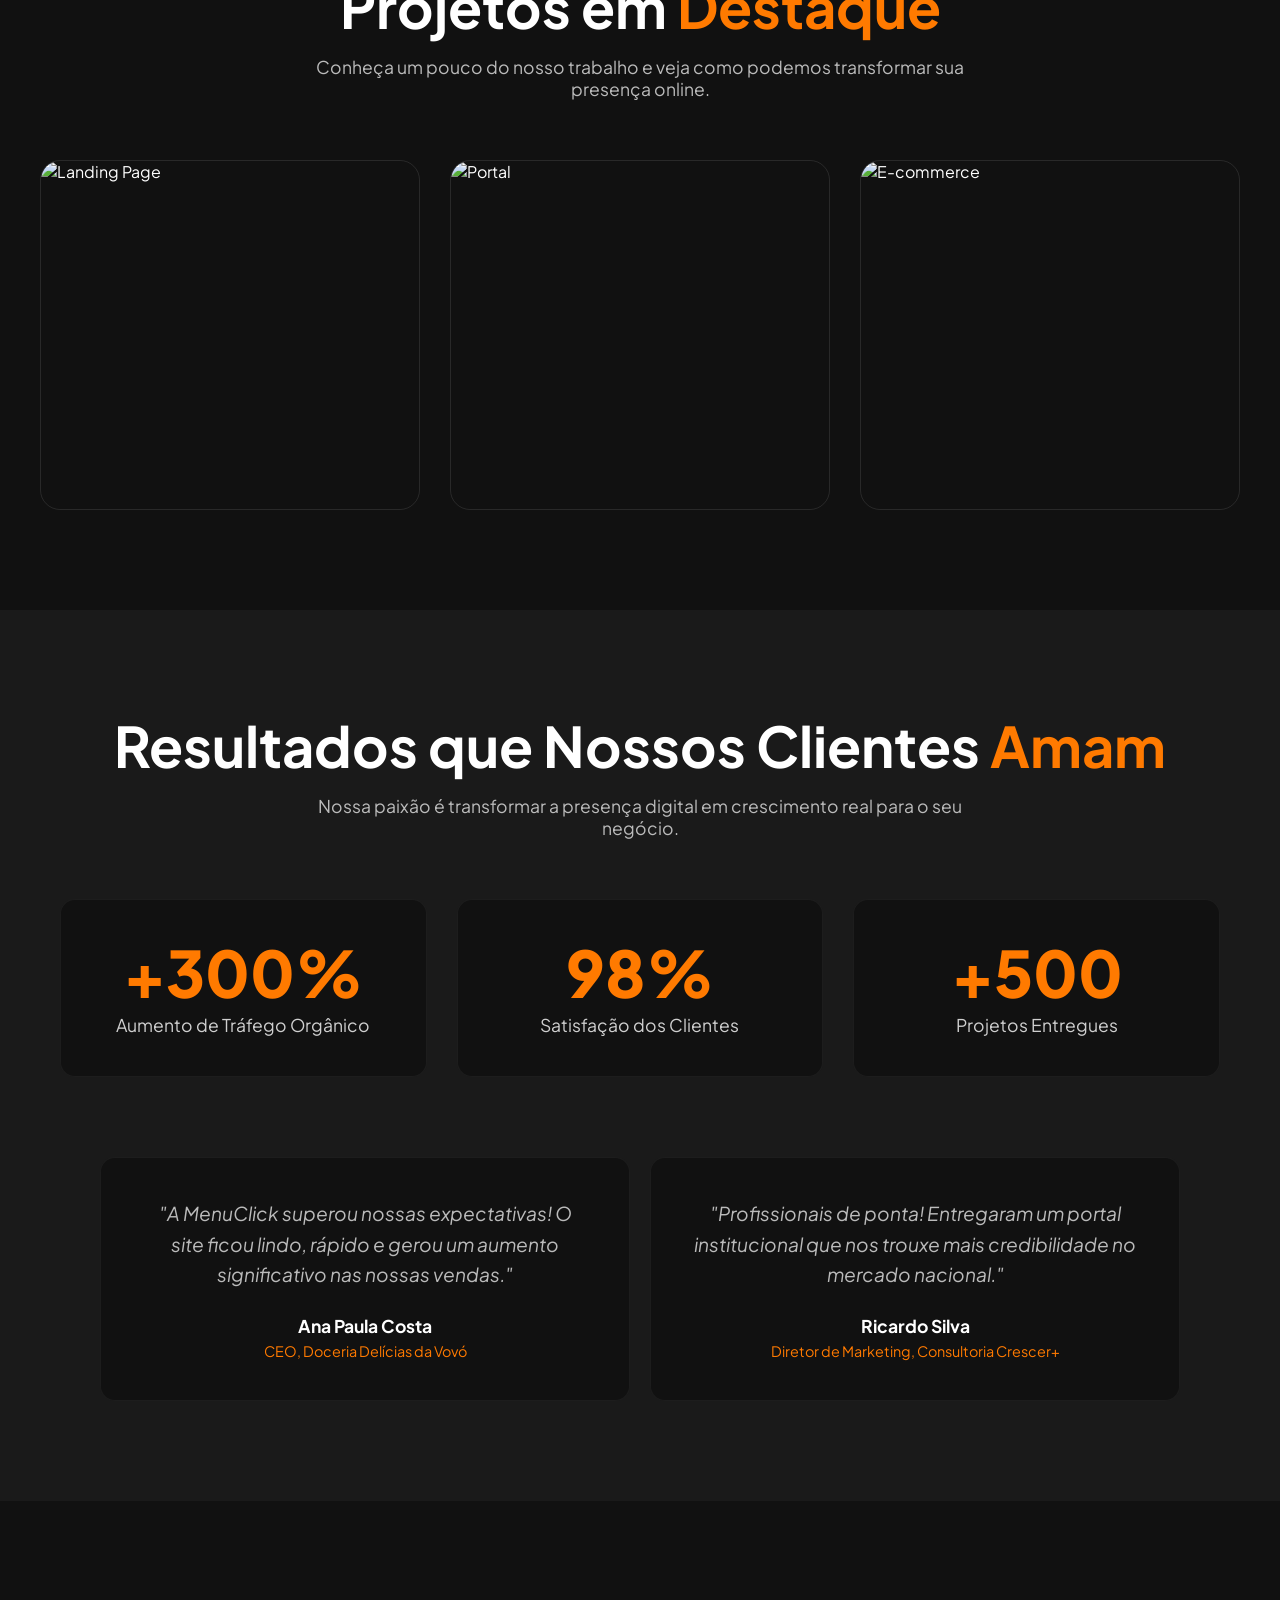
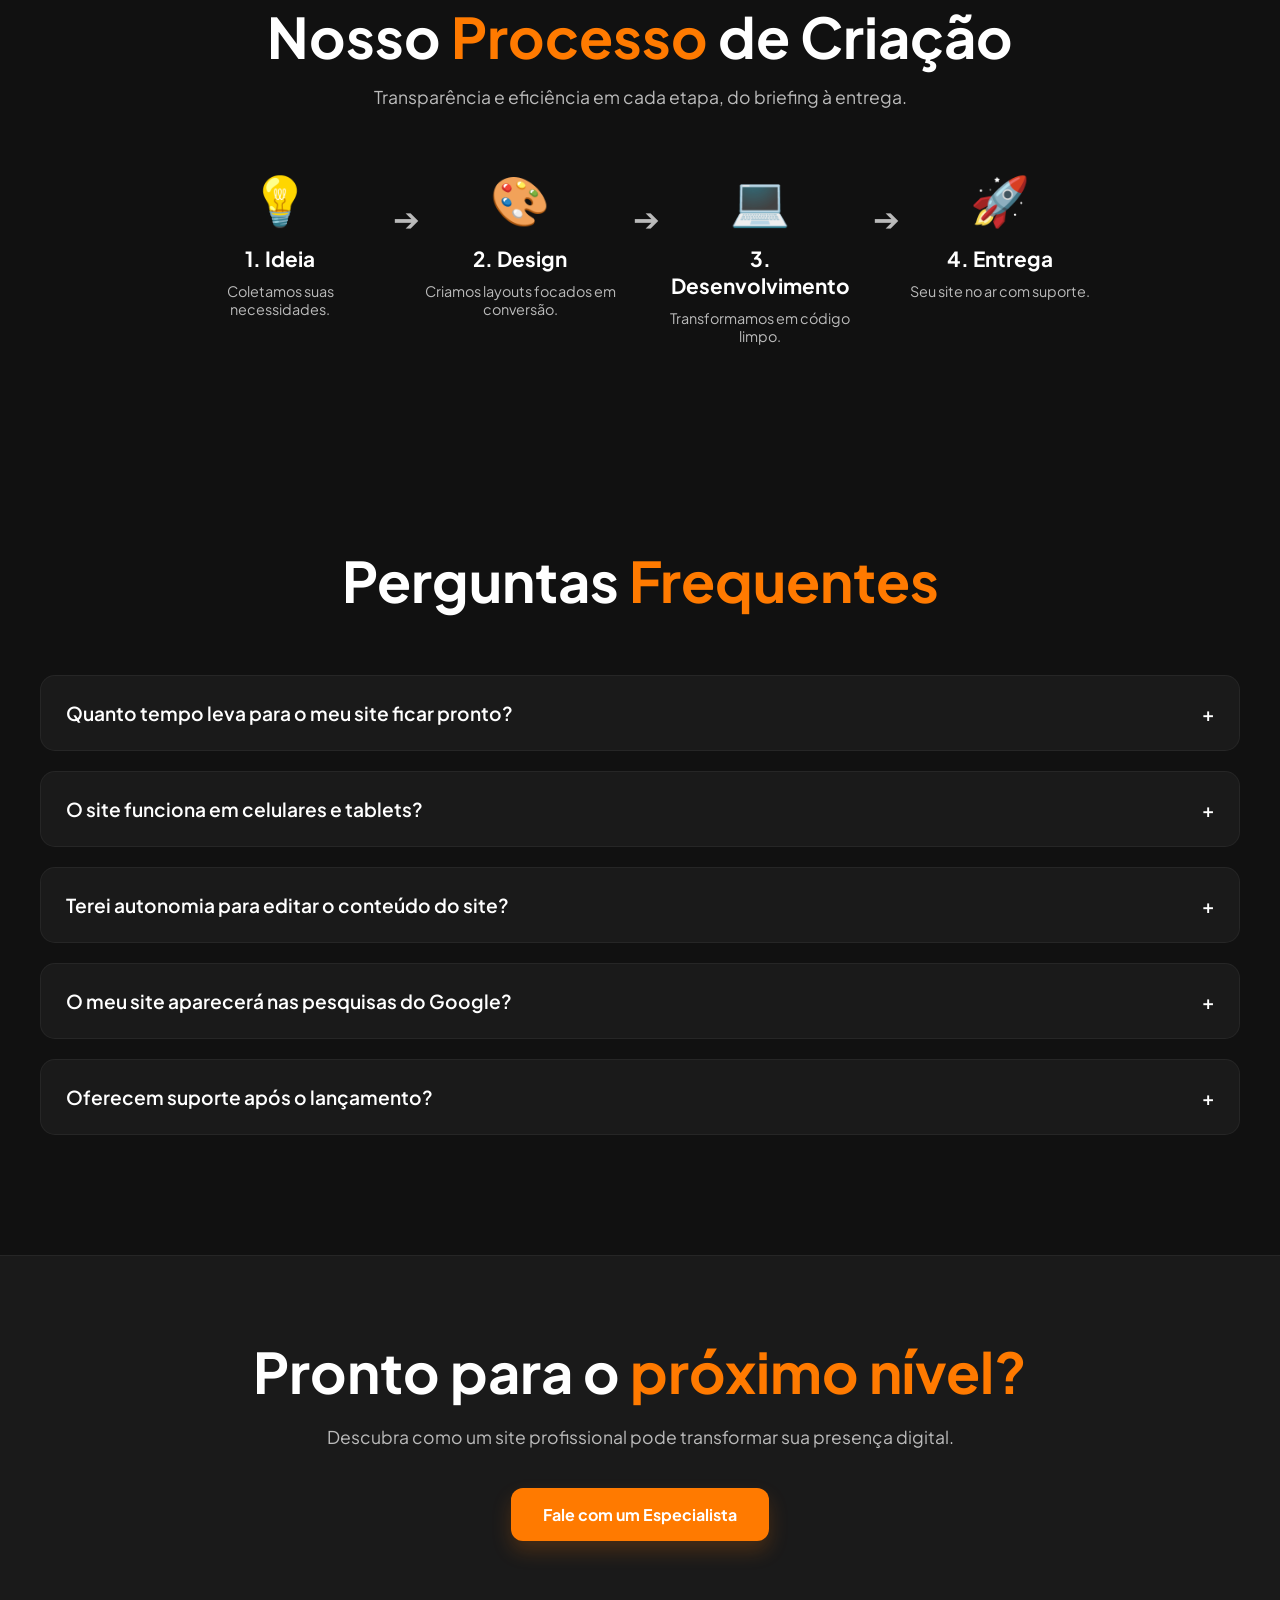
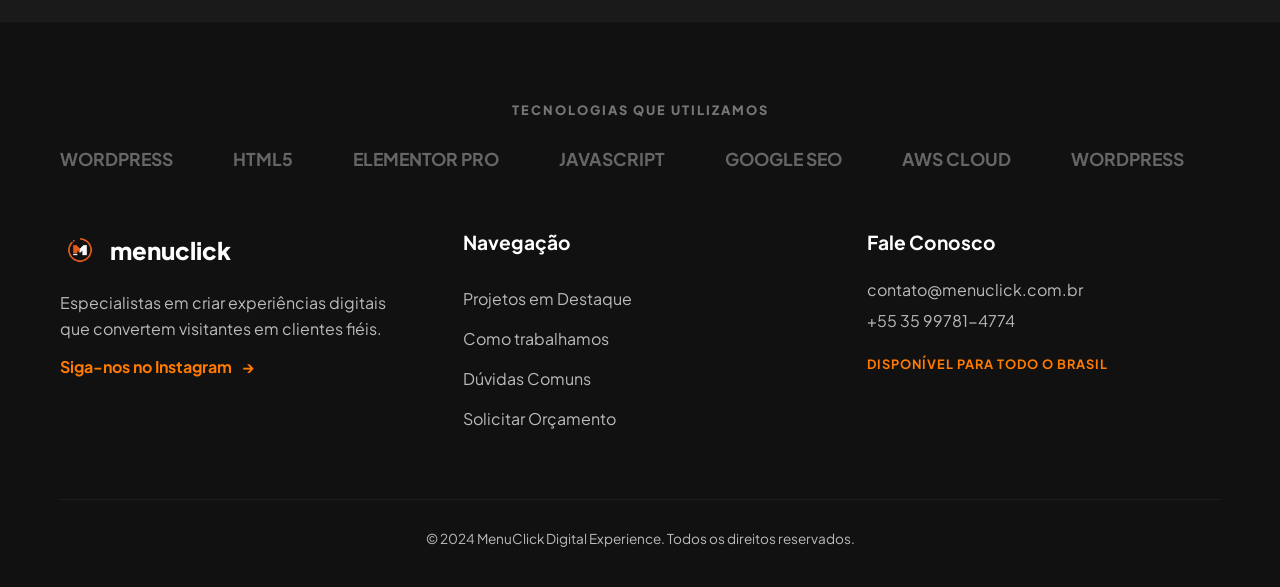
==== commit b621fa8a: "update" ====
--- a/index.html
+++ b/index.html
@@ -1,590 +1,532 @@
-<!doctype html>
-<html lang="pt-br" data-theme="dark">
+<!DOCTYPE html>
+<html lang="pt-br">
 <head>
-  <meta charset="utf-8" />
-  <meta name="viewport" content="width=device-width, initial-scale=1" />
-  <title>MenuClick — Delivery & Catálogo digital na sua cidade</title>
-  <meta name="description" content="MenuClick conecta clientes e estabelecimentos com uma experiência moderna. Peça por WhatsApp e cresça sua loja com um painel simples."/>
-  <meta name="theme-color" content="#0b0f14"/>
-  <link rel="preconnect" href="https://fonts.googleapis.com">
-  <link rel="preconnect" href="https://fonts.gstatic.com" crossorigin>
-  <link href="https://fonts.googleapis.com/css2?family=Plus+Jakarta+Sans:wght@400;600;700;800&display=swap" rel="stylesheet">
-  <style>
-    :root{
-      --bg: #0b0f14;
-      --bg2:#0a0d12;
-      --card:#111827cc;
-      --card2:#0f172acc;
-      --text:#eaf2ff;
-      --muted:#a7b3c7;
-      --border: rgba(255,255,255,.10);
-      --shadow: 0 22px 70px rgba(0,0,0,.55);
-      --accent:#ff6a1a;
-      --accent2:#ff8b2c;
-      --good:#34d399;
-      --warn:#fbbf24;
-      --radius:18px;
-      --radius2:28px;
-      --max: 1160px;
-    }
-    html[data-theme="light"]{
-      --bg:#f7f9ff;
-      --bg2:#eef2ff;
-      --card: rgba(255,255,255,.85);
-      --card2: rgba(255,255,255,.92);
-      --text:#0b1220;
-      --muted:#46556d;
-      --border: rgba(11,18,32,.10);
-      --shadow: 0 22px 70px rgba(10,15,20,.18);
-    }
-    *{box-sizing:border-box}
-    body{
-      margin:0;
-      font-family:"Plus Jakarta Sans",system-ui,-apple-system,Segoe UI,Roboto,Arial,sans-serif;
-      background: radial-gradient(1100px 700px at 20% 10%, rgba(255,106,26,.28), transparent 60%),
-                  radial-gradient(900px 600px at 85% 25%, rgba(76,130,255,.18), transparent 60%),
-                  linear-gradient(180deg, var(--bg), var(--bg2));
-      color:var(--text);
-      overflow-x:hidden;
-    }
-    a{color:inherit;text-decoration:none}
-    .container{width:100%;max-width:var(--max);margin:0 auto;padding:0 20px}
-    .topbar{
-      position:sticky; top:0; z-index:50;
-      backdrop-filter: blur(14px);
-      background: linear-gradient(180deg, rgba(10,14,20,.72), rgba(10,14,20,.35));
-      border-bottom: 1px solid var(--border);
-    }
-    html[data-theme="light"] .topbar{
-      background: linear-gradient(180deg, rgba(247,249,255,.82), rgba(247,249,255,.55));
-    }
-    .nav{
-      display:flex; align-items:center; justify-content:space-between;
-      padding:14px 0;
-      gap:14px;
-    }
-    .brand{display:flex;align-items:center;gap:12px;min-width:200px}
-    .brand img{width:38px;height:38px;border-radius:12px;box-shadow:0 10px 30px rgba(255,106,26,.25)}
-    .brand strong{font-weight:800;letter-spacing:.2px}
-    .links{display:flex;gap:18px;align-items:center;flex-wrap:wrap;justify-content:center}
-    .links a{font-weight:600;color:var(--muted)}
-    .links a:hover{color:var(--text)}
-    .actions{display:flex;gap:10px;align-items:center;justify-content:flex-end;min-width:240px}
-    .btn{
-      border:1px solid var(--border);
-      padding:10px 14px;
-      border-radius:999px;
-      font-weight:800;
-      cursor:pointer;
-      transition: transform .15s ease, box-shadow .15s ease, background .15s ease, border-color .15s ease;
-      display:inline-flex; align-items:center; gap:10px;
-      user-select:none;
-      background: rgba(255,255,255,.04);
-    }
-    html[data-theme="light"] .btn{background: rgba(255,255,255,.70)}
-    .btn:hover{transform: translateY(-1px); box-shadow: 0 14px 40px rgba(0,0,0,.22); border-color: rgba(255,106,26,.30)}
-    .btn.primary{background: linear-gradient(135deg, var(--accent), var(--accent2)); border-color: rgba(255,106,26,.55); color:#111}
-    .btn.ghost{background: transparent}
-    .iconbtn{
-      width:42px;height:42px; border-radius:999px;
-      display:grid;place-items:center;
-      border:1px solid var(--border);
-      background: rgba(255,255,255,.04);
-      cursor:pointer;
-      transition: transform .15s ease, box-shadow .15s ease;
-    }
-    .iconbtn:hover{transform: translateY(-1px); box-shadow: 0 14px 40px rgba(0,0,0,.20)}
-    .hero{padding:70px 0 30px}
-    .heroGrid{display:grid;grid-template-columns: 1.15fr .85fr;gap:24px;align-items:stretch}
-    @media (max-width: 920px){ .heroGrid{grid-template-columns:1fr;} .actions{min-width:auto} .brand{min-width:auto} }
-    .card{
-      background: linear-gradient(180deg, rgba(255,255,255,.06), rgba(255,255,255,.03));
-      border: 1px solid var(--border);
-      border-radius: var(--radius2);
-      box-shadow: var(--shadow);
-    }
-    html[data-theme="light"] .card{
-      background: linear-gradient(180deg, rgba(255,255,255,.95), rgba(255,255,255,.82));
-    }
-    .heroCopy{padding:34px}
-    .chip{
-      display:inline-flex; gap:10px; align-items:center;
-      padding:8px 12px; border-radius:999px;
-      border:1px solid var(--border);
-      background: rgba(255,255,255,.03);
-      font-weight:800; color:var(--muted);
-    }
-    .hero h1{margin:16px 0 10px; font-size:44px; line-height:1.05; letter-spacing:-.02em}
-    .hero p{margin:0 0 18px; color:var(--muted); font-size:16px; line-height:1.6}
-    .ctaRow{display:flex; gap:12px; flex-wrap:wrap; margin:18px 0 22px}
-    .subRow{display:grid; grid-template-columns: repeat(3, minmax(0,1fr)); gap:12px; margin-top:18px}
-    @media (max-width:720px){ .hero h1{font-size:34px} .subRow{grid-template-columns:1fr;} }
-    .mini{
-      display:flex; gap:12px; align-items:flex-start;
-      padding:14px; border-radius:16px;
-      border:1px solid var(--border);
-      background: rgba(255,255,255,.03);
-    }
-    html[data-theme="light"] .mini{background: rgba(255,255,255,.55)}
-    .mini b{display:block}
-    .mini span{color:var(--muted); font-size:13px; line-height:1.45}
-    .bubble{width:40px;height:40px;border-radius:14px; display:grid; place-items:center;
-      background: rgba(255,106,26,.16); border:1px solid rgba(255,106,26,.35)}
-    .heroVisual{position:relative; padding:18px}
-    .phone{
-      height: 100%;
-      min-height: 420px;
-      border-radius: 26px;
-      overflow:hidden;
-      border:1px solid var(--border);
-      background:
-        radial-gradient(900px 500px at 50% 0%, rgba(255,106,26,.28), transparent 60%),
-        radial-gradient(700px 420px at 70% 30%, rgba(76,130,255,.22), transparent 60%),
-        linear-gradient(180deg, rgba(17,24,39,.65), rgba(17,24,39,.28));
-      position:relative;
-    }
-    html[data-theme="light"] .phone{
-      background:
-        radial-gradient(900px 500px at 50% 0%, rgba(255,106,26,.22), transparent 60%),
-        radial-gradient(700px 420px at 70% 30%, rgba(76,130,255,.18), transparent 60%),
-        linear-gradient(180deg, rgba(255,255,255,.85), rgba(255,255,255,.55));
-    }
-    .phoneTop{display:flex;align-items:center;justify-content:space-between;padding:16px 16px 10px}
-    .pill{padding:8px 10px;border-radius:999px;border:1px solid var(--border);background:rgba(255,255,255,.04);font-weight:800;font-size:12px;color:var(--muted)}
-    .slides{padding:8px 14px 14px}
-    .slide{
-      border-radius: 20px;
-      border:1px solid var(--border);
-      overflow:hidden;
-      height: 220px;
-      position:relative;
-      background: linear-gradient(135deg, rgba(255,106,26,.22), rgba(76,130,255,.18));
-    }
-    .slide::before{
-      content:"";
-      position:absolute; inset:0;
-      background:
-        radial-gradient(220px 220px at 20% 50%, rgba(255,106,26,.55), transparent 60%),
-        radial-gradient(260px 260px at 85% 45%, rgba(0,0,0,.55), transparent 70%),
-        linear-gradient(180deg, rgba(0,0,0,.20), rgba(0,0,0,.55));
-      opacity:.9;
-    }
-    html[data-theme="light"] .slide::before{
-      background:
-        radial-gradient(220px 220px at 20% 50%, rgba(255,106,26,.35), transparent 60%),
-        radial-gradient(260px 260px at 85% 45%, rgba(0,0,0,.18), transparent 70%),
-        linear-gradient(180deg, rgba(255,255,255,.08), rgba(0,0,0,.20));
-      opacity:1;
-    }
-    .slideInner{position:absolute; inset:0; padding:18px; display:flex; flex-direction:column; justify-content:flex-end; gap:6px}
-    .badge{display:inline-flex; align-items:center; gap:8px; width:max-content;
-      padding:6px 10px; border-radius:999px; font-weight:900; font-size:12px;
-      border:1px solid rgba(255,255,255,.18); background: rgba(255,255,255,.06)}
-    .stitle{font-size:22px; font-weight:900; letter-spacing:-.01em}
-    .ssub{color:var(--muted); font-weight:600; font-size:13px}
-    .dots{display:flex; gap:8px; justify-content:center; padding:10px 0 0}
-    .dot{width:8px;height:8px;border-radius:999px;border:1px solid var(--border);opacity:.7}
-    .dot.active{background:var(--accent);border-color:rgba(255,106,26,.55);opacity:1}
-    .catGrid{display:grid;grid-template-columns: repeat(3, minmax(0,1fr));gap:10px; padding:14px}
-    .cat{
-      border:1px solid var(--border);
-      border-radius:16px;
-      padding:12px;
-      background: rgba(255,255,255,.03);
-      display:flex; align-items:center; gap:10px;
-      transition: transform .15s ease, border-color .15s ease;
-    }
-    html[data-theme="light"] .cat{background: rgba(255,255,255,.55)}
-    .cat:hover{transform: translateY(-1px); border-color: rgba(255,106,26,.35)}
-    .cat i{width:32px;height:32px;border-radius:12px; display:grid; place-items:center;
-      background: rgba(255,106,26,.16); border:1px solid rgba(255,106,26,.35); font-style:normal}
-    .cat div{font-weight:900}
-    .cat small{display:block;color:var(--muted);font-weight:700;margin-top:2px}
-    .section{padding:46px 0}
-    .sectionHead{display:flex;align-items:flex-end;justify-content:space-between;gap:18px;margin-bottom:18px}
-    .sectionHead h2{margin:0;font-size:28px;letter-spacing:-.01em}
-    .sectionHead p{margin:0;color:var(--muted);max-width:640px;line-height:1.6}
-    .grid3{display:grid;grid-template-columns:repeat(3,minmax(0,1fr));gap:14px}
-    @media (max-width:900px){.grid3{grid-template-columns:1fr}}
-    .feature{padding:18px;border-radius:18px;border:1px solid var(--border);background: rgba(255,255,255,.03)}
-    html[data-theme="light"] .feature{background: rgba(255,255,255,.55)}
-    .feature h3{margin:10px 0 6px;font-size:16px}
-    .feature p{margin:0;color:var(--muted);line-height:1.55}
-    .kpis{display:grid;grid-template-columns:repeat(4,minmax(0,1fr));gap:12px}
-    @media (max-width:900px){.kpis{grid-template-columns:repeat(2,minmax(0,1fr));}}
-    .kpi{padding:16px;border-radius:18px;border:1px solid var(--border);background: rgba(255,255,255,.03)}
-    html[data-theme="light"] .kpi{background: rgba(255,255,255,.55)}
-    .kpi b{font-size:20px}
-    .kpi span{display:block;color:var(--muted);margin-top:6px;font-weight:700;font-size:13px}
-    .split{display:grid;grid-template-columns:1.05fr .95fr;gap:14px;align-items:stretch}
-    @media (max-width:900px){.split{grid-template-columns:1fr}}
-    .pricing{padding:22px}
-    .priceTop{display:flex;align-items:flex-start;justify-content:space-between;gap:14px}
-    .priceTop h3{margin:0;font-size:20px}
-    .priceTop p{margin:6px 0 0;color:var(--muted);line-height:1.55}
-    .priceTag{padding:10px 12px;border-radius:16px;border:1px solid rgba(255,106,26,.35);background: rgba(255,106,26,.12);font-weight:900}
-    .list{margin:14px 0 0;padding:0;list-style:none;display:grid;gap:10px}
-    .list li{display:flex;gap:10px;align-items:flex-start;color:var(--muted);font-weight:700}
-    .list li .ok{color:var(--good);font-weight:900}
-    .reviews{display:grid;grid-template-columns:repeat(3,minmax(0,1fr));gap:14px}
-    @media (max-width:900px){.reviews{grid-template-columns:1fr}}
-    .review{padding:18px;border-radius:18px;border:1px solid var(--border);background: rgba(255,255,255,.03)}
-    html[data-theme="light"] .review{background: rgba(255,255,255,.55)}
-    .stars{color:var(--warn);letter-spacing:1px}
-    .review p{margin:10px 0 0;color:var(--muted);line-height:1.55}
-    .faq{display:grid;gap:10px}
-    details{border:1px solid var(--border);border-radius:16px;background: rgba(255,255,255,.03);padding:14px}
-    html[data-theme="light"] details{background: rgba(255,255,255,.55)}
-    summary{cursor:pointer;font-weight:900}
-    details p{margin:10px 0 0;color:var(--muted);line-height:1.55}
-    .footer{padding:34px 0 26px;border-top:1px solid var(--border);margin-top:24px}
-    .footGrid{display:grid;grid-template-columns: 1.2fr .8fr .8fr;gap:16px}
-    @media (max-width:900px){.footGrid{grid-template-columns:1fr}}
-    .muted{color:var(--muted);line-height:1.6}
-    .pillLink{display:inline-flex;align-items:center;gap:10px;padding:10px 12px;border-radius:999px;border:1px solid var(--border);background: rgba(255,255,255,.03);font-weight:900;margin-top:10px}
-    html[data-theme="light"] .pillLink{background: rgba(255,255,255,.65)}
-    .floatingWA{
-      position:fixed;right:18px;bottom:18px;z-index:60;
-      display:flex;align-items:center;gap:10px;
-      padding:12px 14px;border-radius:999px;
-      background: linear-gradient(135deg, var(--accent), var(--accent2));
-      color:#111;font-weight:900;
-      box-shadow: 0 18px 45px rgba(0,0,0,.35);
-    }
-    .floatingWA span{background: rgba(255,255,255,.55);width:34px;height:34px;border-radius:999px;display:grid;place-items:center}
-    .reveal{opacity:0; transform: translateY(14px); transition: opacity .6s ease, transform .6s ease}
-    .reveal.show{opacity:1; transform:none}
-  </style>
+    <meta charset="UTF-8">
+    <meta name="viewport" content="width=device-width, initial-scale=1.0">
+    <title>MenuClick | Digital Experience</title>
+    <link href="https://fonts.googleapis.com/css2?family=Plus+Jakarta+Sans:wght@400;600;700;800&display=swap" rel="stylesheet">
+    <link rel="stylesheet" href="https://unpkg.com/aos@next/dist/aos.css" />
+    <style>
+        :root {
+            --primary: #FF7A00;
+            --dark: #111111;
+            --dark-soft: #1a1a1a;
+            --white: #FFFFFF;
+            --gray: #bbbbbb;
+            --light-gray: #f0f0f0;
+        }
+
+        * { margin: 0; padding: 0; box-sizing: border-box; font-family: 'Plus Jakarta Sans', sans-serif; scroll-behavior: smooth; }
+        body { background-color: var(--dark); color: var(--white); overflow-x: hidden; }
+
+        .container { max-width: 1200px; margin: 0 auto; padding: 0 20px; }
+        .orange { color: var(--primary); }
+
+        /* Navbar */
+        header {
+            padding: 20px 0; position: fixed; width: 100%; top: 0; z-index: 1000;
+            background: rgba(17, 17, 17, 0.9); backdrop-filter: blur(12px);
+            border-bottom: 1px solid rgba(255, 255, 255, 0.05);
+        }
+        nav { display: flex; justify-content: space-between; align-items: center; }
+        .logo { 
+            font-size: 24px; 
+            font-weight: 800; 
+            color: var(--white); 
+            text-decoration: none; 
+            display: flex; 
+            align-items: center; 
+            gap: 10px; 
+        }
+        .logo img { height: 40px; width: auto; }
+        
+        .nav-links { display: flex; list-style: none; gap: 30px; align-items: center; }
+        .nav-links a { color: var(--white); text-decoration: none; font-size: 14px; opacity: 0.7; transition: 0.3s; }
+        .nav-links a:hover { opacity: 1; color: var(--primary); }
+
+        /* Botões */
+        .btn { padding: 16px 32px; border-radius: 12px; font-weight: 700; text-decoration: none; display: inline-block; transition: 0.3s; border: none; cursor: pointer; }
+        .btn-primary { background: var(--primary); color: white; box-shadow: 0 10px 20px rgba(255, 122, 0, 0.2); }
+        .btn-primary:hover { transform: translateY(-3px); box-shadow: 0 15px 25px rgba(255, 122, 0, 0.4); }
+
+        /* Seção Genérica */
+        .section-padding { padding: 100px 0; }
+        .section-title { text-align: center; margin-bottom: 60px; }
+        .section-title h2 { font-size: clamp(2rem, 5vw, 3.5rem); margin-bottom: 15px; }
+        .section-title p { max-width: 700px; margin: 0 auto; color: var(--gray); font-size: 1.1rem; }
+
+        /* Hero */
+        .hero {
+            height: 90vh;
+            display: flex;
+            align-items: center;
+            justify-content: center;
+            text-align: center;
+            background: linear-gradient(rgba(17,17,17,0.8), rgba(17,17,17,0.8)), url('https://images.unsplash.com/photo-1547658718-d4469273c52e?q=80&w=2670&auto=format&fit=crop&ixlib=rb-4.0.3&ixid=M3wxMjA3fDB8MHxwaG90by1wYWdlfHx8fGVufDB8fHx8fA%3D%3D') center center/cover no-repeat fixed;
+            color: var(--white);
+            position: relative;
+        }
+        .hero h1 { font-size: clamp(3rem, 7vw, 5rem); line-height: 1.1; margin-bottom: 25px; font-weight: 800; letter-spacing: -1px; }
+        .hero p { font-size: clamp(1rem, 2.5vw, 1.3rem); color: var(--gray); max-width: 800px; margin: 0 auto 40px; }
+
+        /* Diferenciais */
+        .why-choose-us { background-color: var(--dark-soft); }
+        .grid { display: grid; grid-template-columns: repeat(auto-fit, minmax(280px, 1fr)); gap: 30px; }
+        .feature-item { text-align: center; padding: 40px; border-radius: 15px; background-color: var(--dark); border: 1px solid rgba(255,255,255,0.05); transition: 0.3s; }
+        .feature-item:hover { border-color: var(--primary); transform: translateY(-5px); }
+        .feature-item .icon { font-size: 3rem; color: var(--primary); margin-bottom: 20px; }
+        .feature-item h3 { font-size: 1.5rem; margin-bottom: 15px; }
+        .feature-item p { color: var(--gray); }
+
+        /* Portfólio */
+        .portfolio-grid { display: grid; grid-template-columns: repeat(auto-fit, minmax(300px, 1fr)); gap: 30px; }
+        .portfolio-card {
+            position: relative; border-radius: 20px; overflow: hidden; height: 350px;
+            border: 1px solid rgba(255,255,255,0.1);
+        }
+        .portfolio-card img { width: 100%; height: 100%; object-fit: cover; transition: 0.5s; }
+        .portfolio-overlay {
+            position: absolute; inset: 0; background: linear-gradient(transparent, var(--dark));
+            display: flex; flex-direction: column; justify-content: flex-end; padding: 30px;
+            opacity: 0; transition: 0.4s;
+        }
+        .portfolio-card:hover .portfolio-overlay { opacity: 1; }
+        .portfolio-card:hover img { transform: scale(1.1); }
+        .portfolio-overlay h3 { font-size: 1.5rem; margin-bottom: 10px; }
+        .portfolio-overlay p { color: var(--gray); font-size: 0.9rem; }
+
+        /* Resultados e Testemunhos */
+        .results-love { background-color: var(--dark-soft); overflow: hidden; }
+        .metrics-grid { 
+            display: grid; 
+            grid-template-columns: repeat(auto-fit, minmax(250px, 1fr)); 
+            gap: 30px; 
+            margin-top: 50px;
+            margin-bottom: 80px;
+        }
+        .metric-card {
+            background-color: var(--dark);
+            padding: 40px;
+            border-radius: 15px;
+            text-align: center;
+            border: 1px solid rgba(255,255,255,0.05);
+            transition: 0.3s;
+        }
+        .metric-card:hover { border-color: var(--primary); transform: translateY(-5px); }
+        .metric-card h3 { font-size: clamp(2.5rem, 5vw, 4rem); color: var(--primary); font-weight: 800; margin-bottom: 10px; line-height: 1; }
+        .metric-card p { font-size: 1.1rem; color: var(--white); opacity: 0.8; }
+
+        /* Carrossel de Testemunhos - ATUALIZADO PARA 2 POR VEZ */
+        .testimonial-slider { position: relative; max-width: 1100px; margin: 0 auto; overflow: hidden; }
+        .testimonial-track { display: flex; transition: transform 1.2s cubic-bezier(0.4, 0, 0.2, 1); }
+        .testimonial-card {
+            min-width: calc(50% - 20px); /* Exibe 2 por vez */
+            background-color: var(--dark);
+            padding: 40px;
+            border-radius: 15px;
+            border: 1px solid rgba(255,255,255,0.05);
+            margin: 0 10px;
+            display: flex;
+            flex-direction: column;
+            justify-content: center;
+            text-align: center;
+        }
+        .testimonial-card .quote { font-size: 1.2rem; color: var(--gray); line-height: 1.6; margin-bottom: 25px; font-style: italic; }
+        .testimonial-card .author { font-weight: 700; color: var(--white); font-size: 1.1rem; }
+        .testimonial-card .company { font-size: 0.9rem; color: var(--primary); margin-top: 5px; }
+
+        /* Processo */
+        .process-flow { display: flex; flex-wrap: wrap; justify-content: center; gap: 40px; position: relative; }
+        .process-step { width: 200px; text-align: center; position: relative; }
+        .process-step .icon { font-size: 3rem; color: var(--primary); margin-bottom: 15px; }
+        .process-step h4 { font-size: 1.3rem; margin-bottom: 10px; }
+        .process-step p { color: var(--gray); font-size: 0.9rem; }
+        .process-flow .process-step:not(:last-child)::after {
+            content: '➔'; color: var(--gray); font-size: 2rem; position: absolute;
+            right: -40px; top: 50px; transform: translateY(-50%); z-index: 1;
+            display: flex; align-items: center; justify-content: center;
+        }
+
+        /* FAQ */
+        .faq-item {
+            background-color: var(--dark-soft); padding: 25px; border-radius: 15px;
+            margin-bottom: 20px; border: 1px solid rgba(255,255,255,0.05); cursor: pointer;
+            transition: 0.3s;
+        }
+        .faq-item:hover { border-color: var(--primary); }
+        .faq-question { display: flex; justify-content: space-between; align-items: center; font-size: 1.2rem; font-weight: 600; }
+        .faq-answer { margin-top: 15px; color: var(--gray); line-height: 1.6; display: none; }
+        .faq-item.active .faq-answer { display: block; }
+
+        /* CTA Final */
+        .cta-final { text-align: center; background-color: var(--dark-soft); padding: 80px 0; border-top: 1px solid rgba(255,255,255,0.05); }
+        .cta-final h2 { font-size: clamp(2rem, 5vw, 3.5rem); margin-bottom: 20px; }
+        .cta-final p { font-size: 1.1rem; color: var(--gray); max-width: 700px; margin: 0 auto 40px; }
+
+        /* Footer */
+        .main-footer { background-color: var(--dark); padding: 80px 0 40px; border-top: 1px solid rgba(255,255,255,0.05); }
+        .footer-grid { display: grid; grid-template-columns: repeat(auto-fit, minmax(250px, 1fr)); gap: 50px; }
+        .footer-col h4 { color: var(--white); margin-bottom: 25px; font-size: 1.2rem; font-weight: 700; }
+        .footer-links { list-style: none; line-height: 2.5; }
+        .footer-links a { color: var(--gray); text-decoration: none; transition: 0.3s; }
+        .footer-links a:hover { color: var(--primary); padding-left: 5px; }
+        .social-link { display: inline-flex; align-items: center; gap: 10px; color: var(--primary); text-decoration: none; font-weight: 700; margin-top: 15px; transition: 0.3s; }
+        .social-link:hover { opacity: 0.8; transform: translateX(5px); }
+
+        .tech-stack { margin-bottom: 60px; text-align: center; overflow: hidden; }
+        .tech-title { color: var(--gray); font-size: 0.8rem; letter-spacing: 2px; font-weight: 800; margin-bottom: 30px; opacity: 0.6; }
+        .tech-slider { display: flex; overflow: hidden; position: relative; width: 100%; }
+        .tech-track { display: flex; gap: 60px; animation: scroll 20s linear infinite; width: max-content; }
+        .tech-track span { font-weight: 700; color: var(--gray); opacity: 0.5; white-space: nowrap; font-size: 1.1rem; }
+        
+        @keyframes scroll {
+            0% { transform: translateX(0); }
+            100% { transform: translateX(-50%); }
+        }
+
+        @media (max-width: 768px) {
+            .nav-links li:not(:last-child) { display: none; }
+            .hero h1 { font-size: 2.5rem; }
+            .section-title h2 { font-size: 2rem; }
+            .process-flow { flex-direction: column; align-items: center; }
+            .process-step { width: 100%; }
+            .process-flow .process-step:not(:last-child)::after { display: none; }
+            .metrics-grid { grid-template-columns: 1fr; }
+            .footer-grid { text-align: center; }
+            .social-link { justify-content: center; }
+            /* Ajuste para 1 por vez no celular */
+            .testimonial-card { min-width: 100%; margin: 0; }
+        }
+    </style>
+
+<!-- ✅ Correção automática de centralização mobile -->
+<style>
+html, body {
+  width: 100%;
+  overflow-x: hidden;
+}
+
+header{
+  left: 0;
+  right: 0;
+  width: auto;
+}
+
+section, footer {
+  width: 100%;
+}
+
+.testimonial-slider {
+  overflow: hidden;
+}
+
+@media (max-width: 768px){
+  .hero{
+    background-attachment: scroll;
+  }
+}
+</style>
+
 </head>
 <body>
-  <header class="topbar">
-    <div class="container nav">
-      <a class="brand" href="#top" aria-label="MenuClick">
-        <img id="logoImg" src="./assets/logo.png" alt="MenuClick"/>
-        <strong>MenuClick</strong>
-      </a>
-
-      <nav class="links" aria-label="Navegação">
-        <a href="#como">Como funciona</a>
-        <a href="#lojistas">Seja parceiro</a>
-        <a href="#duvidas">Dúvidas</a>
-      </nav>
-
-      <div class="actions">
-        <a class="btn ghost" href="https://wa.me/5535997814774?text=Olá!%20Gostaria%20de%20uma%20consultoria%20gratuita%20com%20um%20especialista." target="_blank" rel="noreferrer">💬 Falar com especialista</a>
-        <button class="iconbtn" id="themeBtn" aria-label="Alternar tema" title="Alternar tema">🌙</button>
-      </div>
+
+    <header>
+        <nav class="container">
+            <a href="#" class="logo">
+                <img src="logo menuclick.png" alt="MenuClick Logo">
+                menuclick
+            </a>
+            <ul class="nav-links">
+                <li><a href="#portfolio">Portfólio</a></li>
+                <li><a href="#results-love">Resultados</a></li> 
+                <li><a href="#processo">Processo</a></li>
+                <li><a href="#faq">Dúvidas</a></li>
+                <li><a href="https://wa.me/5535997814774?text=Olá!%20Vi%20o%20site%20da%20MenuClick%20e%20gostaria%20de%20solicitar%20um%20orçamento%20personalizado%20para%20o%20meu%20projeto." class="btn btn-primary" style="padding: 10px 20px;">Orçamento</a></li>
+            </ul>
+        </nav>
+    </header>
+
+    <section class="hero" id="home">
+        <div class="container" data-aos="fade-up">
+            <h1>Seu negócio merece uma <br><span class="orange">presença digital imponente.</span></h1>
+            <p>Transformamos ideias em sites de alta performance, focados em resultados e design que encanta.</p>
+            <a href="https://wa.me/5535997814774?text=Olá!%20Quero%20transformar%20minha%20presença%20digital%20com%20a%20MenuClick." class="btn btn-primary">Fale Conosco Agora</a>
+        </div>
+    </section>
+
+    <section id="why-choose-us" class="section-padding why-choose-us">
+        <div class="container">
+            <div class="section-title" data-aos="fade-up">
+                <h2>Por que a <span class="orange">MenuClick</span>?</h2>
+                <p>Mais do que criar sites, geramos valor para sua marca com estratégia, design e tecnologia de ponta.</p>
+            </div>
+            <div class="grid">
+                <div class="feature-item" data-aos="fade-up" data-aos-delay="100">
+                    <div class="icon">✨</div>
+                    <h3>Design Exclusivo</h3>
+                    <p>Sua marca com identidade única e memorável, sem templates genéricos.</p>
+                </div>
+                <div class="feature-item" data-aos="fade-up" data-aos-delay="200">
+                    <div class="icon">🚀</div>
+                    <h3>Alta Performance</h3>
+                    <p>Sites ultra-rápidos e otimizados para o Google, garantindo a melhor experiência.</p>
+                </div>
+                <div class="feature-item" data-aos="fade-up" data-aos-delay="300">
+                    <div class="icon">📈</div>
+                    <h3>Foco em Conversão</h3>
+                    <p>Páginas pensadas para transformar visitantes em clientes reais e qualificados.</p>
+                </div>
+            </div>
+        </div>
+    </section>
+
+    <section id="portfolio" class="section-padding container">
+        <div class="section-title" data-aos="fade-up">
+            <h2>Projetos em <span class="orange">Destaque</span></h2>
+            <p>Conheça um pouco do nosso trabalho e veja como podemos transformar sua presença online.</p>
+        </div>
+        <div class="portfolio-grid">
+            <div class="portfolio-card" data-aos="fade-up">
+                <img src="https://images.unsplash.com/photo-1517292987719-0369a794ec0f?q=80&w=500" alt="Landing Page">
+                <div class="portfolio-overlay">
+                    <h3>Landing Page SaaS</h3>
+                    <p>Foco total em conversão de leads.</p>
+                </div>
+            </div>
+            <div class="portfolio-card" data-aos="fade-up" data-aos-delay="100">
+                <img src="https://images.unsplash.com/photo-1522202176988-66273c2fd55f?q=80&w=500" alt="Portal">
+                <div class="portfolio-overlay">
+                    <h3>Portal Institucional</h3>
+                    <p>Autoridade e design limpo.</p>
+                </div>
+            </div>
+            <div class="portfolio-card" data-aos="fade-up" data-aos-delay="200">
+                <img src="https://images.unsplash.com/photo-1557821552-17105176677c?q=80&w=500" alt="E-commerce">
+                <div class="portfolio-overlay">
+                    <h3>E-commerce VIP</h3>
+                    <p>Experiência de compra fluida.</p>
+                </div>
+            </div>
+        </div>
+    </section>
+
+    <section id="results-love" class="section-padding results-love">
+        <div class="container">
+            <div class="section-title" data-aos="fade-up">
+                <h2>Resultados que Nossos Clientes <span class="orange">Amam</span></h2>
+                <p>Nossa paixão é transformar a presença digital em crescimento real para o seu negócio.</p>
+            </div>
+            
+            <div class="metrics-grid">
+                <div class="metric-card" data-aos="fade-up">
+                    <h3>+300%</h3>
+                    <p>Aumento de Tráfego Orgânico</p>
+                </div>
+                <div class="metric-card" data-aos="fade-up" data-aos-delay="100">
+                    <h3>98%</h3>
+                    <p>Satisfação dos Clientes</p>
+                </div>
+                <div class="metric-card" data-aos="fade-up" data-aos-delay="200">
+                    <h3>+500</h3>
+                    <p>Projetos Entregues</p>
+                </div>
+            </div>
+
+            <div class="testimonial-slider" data-aos="fade-up">
+                <div class="testimonial-track" id="testimonialTrack">
+                    <div class="testimonial-card">
+                        <p class="quote">"A MenuClick superou nossas expectativas! O site ficou lindo, rápido e gerou um aumento significativo nas nossas vendas."</p>
+                        <p class="author">Ana Paula Costa</p>
+                        <p class="company">CEO, Doceria Delícias da Vovó</p>
+                    </div>
+                    <div class="testimonial-card">
+                        <p class="quote">"Profissionais de ponta! Entregaram um portal institucional que nos trouxe mais credibilidade no mercado nacional."</p>
+                        <p class="author">Ricardo Silva</p>
+                        <p class="company">Diretor de Marketing, Consultoria Crescer+</p>
+                    </div>
+                    <div class="testimonial-card">
+                        <p class="quote">"O suporte pós-venda deles é o diferencial. Estão sempre prontos para ajudar e sugerir melhorias constantes."</p>
+                        <p class="author">Mariana Lira</p>
+                        <p class="company">Fundadora, Fashion Trend</p>
+                    </div>
+                    <div class="testimonial-card">
+                        <p class="quote">"Conseguiram captar a essência da nossa marca e traduzir em um layout moderno e muito intuitivo. Recomendo!"</p>
+                        <p class="author">Carlos Eduardo</p>
+                        <p class="company">Proprietário, TechHub Soluções</p>
+                    </div>
+                </div>
+            </div>
+        </div>
+    </section>
+
+    <section id="processo" class="section-padding container">
+        <div class="section-title" data-aos="fade-up">
+            <h2>Nosso <span class="orange">Processo</span> de Criação</h2>
+            <p>Transparência e eficiência em cada etapa, do briefing à entrega.</p>
+        </div>
+        <div class="process-flow">
+            <div class="process-step" data-aos="fade-up">
+                <div class="icon">💡</div>
+                <h4>1. Ideia</h4>
+                <p>Coletamos suas necessidades.</p>
+            </div>
+            <div class="process-step" data-aos="fade-up" data-aos-delay="100">
+                <div class="icon">🎨</div>
+                <h4>2. Design</h4>
+                <p>Criamos layouts focados em conversão.</p>
+            </div>
+            <div class="process-step" data-aos="fade-up" data-aos-delay="200">
+                <div class="icon">💻</div>
+                <h4>3. Desenvolvimento</h4>
+                <p>Transformamos em código limpo.</p>
+            </div>
+            <div class="process-step" data-aos="fade-up" data-aos-delay="300">
+                <div class="icon">🚀</div>
+                <h4>4. Entrega</h4>
+                <p>Seu site no ar com suporte.</p>
+            </div>
+        </div>
+    </section>
+
+<section id="faq" class="section-padding container">
+    <div class="section-title" data-aos="fade-up">
+        <h2>Perguntas <span class="orange">Frequentes</span></h2>
     </div>
-  </header>
-
-  <main id="top">
-    <section class="hero">
-      <div class="container heroGrid">
-        <div class="card heroCopy reveal">
-          <div class="chip">⚡ Rápido • Seguro • Simples</div>
-          <h1>🚀 A plataforma de delivery da sua cidade</h1>
-          <p>Conectamos <b>clientes</b> e <b>estabelecimentos</b> com uma experiência moderna — e o pedido vai direto pro WhatsApp, do jeito mais simples.</p>
-
-          <div class="ctaRow">
-            <a class="btn primary" href="https://wa.me/5535997814774?text=Olá!%20Vi%20o%20site%20da%20MenuClick%20e%20gostaria%20de%20solicitar%20um%20orçamento%20personalizado%20para%20o%20meu%20projeto." target="_blank" rel="noreferrer">🍔 Fazer pedido</a>
-            <a class="btn" href="https://wa.me/5535997814774?text=Olá!%20Quero%20transformar%20minha%20presença%20digital%20com%20a%20MenuClick." target="_blank" rel="noreferrer">🏪 Quero vender</a>
-          </div>
-
-          <div class="subRow">
-            <div class="mini">
-              <div class="bubble">⚡</div>
-              <div><b>Pedido em 1 clique</b><span>Fluxo simples e rápido para o cliente.</span></div>
-            </div>
-            <div class="mini">
-              <div class="bubble">🧾</div>
-              <div><b>Painel do parceiro</b><span>Produtos, categorias e vitrine em um lugar só.</span></div>
-            </div>
-            <div class="mini">
-              <div class="bubble">🛡️</div>
-              <div><b>Aprovação segura</b><span>Checagem básica antes de liberar o painel.</span></div>
-            </div>
-          </div>
-        </div>
-
-        <div class="card heroVisual reveal">
-          <div class="phone">
-            <div class="phoneTop">
-              <div class="pill">Destaques do dia</div>
-              <div class="pill" id="slideTag">Restaurantes</div>
-            </div>
-
-            <div class="slides">
-              <div class="slide" id="slideBox" aria-label="Banner rotativo">
-                <div class="slideInner">
-                  <div class="badge" id="slideBadge">🍔 Restaurantes</div>
-                  <div class="stitle" id="slideTitle">Promoções e combos do dia</div>
-                  <div class="ssub" id="slideSub">Descubra novidades perto de você.</div>
-                </div>
-              </div>
-              <div class="dots" id="dots"></div>
-            </div>
-
-            <div class="catGrid" aria-label="Categorias">
-              <div class="cat"><i>🍔</i><div>Restaurantes<small>Combos e pratos</small></div></div>
-              <div class="cat"><i>🛒</i><div>Mercados<small>Itens do dia</small></div></div>
-              <div class="cat"><i>💊</i><div>Farmácia<small>Cuidados</small></div></div>
-              <div class="cat"><i>🥤</i><div>Bebidas<small>Geladas</small></div></div>
-              <div class="cat"><i>🍦</i><div>Sorveterias<small>Sobremesas</small></div></div>
-              <div class="cat"><i>🐾</i><div>Petshop<small>Seu pet</small></div></div>
-            </div>
-          </div>
-        </div>
-
-      </div>
+    <div class="faq-list">
+        <div class="faq-item" data-aos="fade-up">
+            <div class="faq-question"><span>Quanto tempo leva para o meu site ficar pronto?</span><span class="faq-toggle">+</span></div>
+            <div class="faq-answer"><p>O prazo varia de 7 a 15 dias úteis. Projetos mais simples como Landing Pages são entregues mais rápido, enquanto portais e e-commerces exigem mais tempo de desenvolvimento.</p></div>
+        </div>
+
+        <div class="faq-item" data-aos="fade-up" data-aos-delay="100">
+            <div class="faq-question"><span>O site funciona em celulares e tablets?</span><span class="faq-toggle">+</span></div>
+            <div class="faq-answer"><p>Sim! Todos os nossos projetos são 100% responsivos, o que significa que se adaptam perfeitamente a qualquer tamanho de tela, garantindo uma excelente experiência ao utilizador.</p></div>
+        </div>
+
+        <div class="faq-item" data-aos="fade-up" data-aos-delay="200">
+            <div class="faq-question"><span>Terei autonomia para editar o conteúdo do site?</span><span class="faq-toggle">+</span></div>
+            <div class="faq-answer"><p>Com certeza. Utilizamos plataformas intuitivas como o WordPress, que permitem que altere textos e imagens de forma simples, sem depender de um programador para mudanças básicas.</p></div>
+        </div>
+
+        <div class="faq-item" data-aos="fade-up" data-aos-delay="300">
+            <div class="faq-question"><span>O meu site aparecerá nas pesquisas do Google?</span><span class="faq-toggle">+</span></div>
+            <div class="faq-answer"><p>Sim. Aplicamos técnicas fundamentais de SEO (otimização para motores de busca) em todos os sites para ajudar o seu negócio a ser encontrado pelos clientes certos.</p></div>
+        </div>
+
+        <div class="faq-item" data-aos="fade-up" data-aos-delay="400">
+            <div class="faq-question"><span>Oferecem suporte após o lançamento?</span><span class="faq-toggle">+</span></div>
+            <div class="faq-answer"><p>Sim, oferecemos um período de acompanhamento após a entrega para garantir que tudo funciona perfeitamente e para tirar qualquer dúvida sobre a utilização do painel.</p></div>
+        </div>
+    </div>
+</section>
+
+    <section class="cta-final section-padding">
+        <div class="container" data-aos="zoom-in">
+            <h2>Pronto para o <span class="orange">próximo nível?</span></h2>
+            <p>Descubra como um site profissional pode transformar sua presença digital.</p>
+            <a href="https://wa.me/5535997814774?text=Olá!%20Gostaria%20de%20uma%20consultoria%20gratuita%20com%20um%20especialista." class="btn btn-primary">Fale com um Especialista</a>
+        </div>
     </section>
 
-    <section class="section" id="como">
-      <div class="container">
-        <div class="sectionHead reveal">
-          <div>
-            <h2>Como funciona</h2>
-            <p>Um caminho bem simples para o cliente — e um painel direto para quem vende.</p>
-          </div>
-        </div>
-
-        <div class="grid3">
-          <div class="feature reveal">
-            <div class="bubble">1</div>
-            <h3>O cliente escolhe</h3>
-            <p>Categorias e vitrine organizadas. O foco é rapidez, sem complicação.</p>
-          </div>
-          <div class="feature reveal">
-            <div class="bubble">2</div>
-            <h3>O pedido é enviado</h3>
-            <p>O cliente confirma e o pedido vai para o WhatsApp (fluxo leve e rápido).</p>
-          </div>
-          <div class="feature reveal">
-            <div class="bubble">3</div>
-            <h3>O lojista gerencia</h3>
-            <p>No painel, o parceiro edita produtos, fotos e informações da loja.</p>
-          </div>
-        </div>
-
-        <div style="height:14px"></div>
-
-        <div class="kpis">
-          <div class="kpi reveal"><b>+Vendas</b><span>Vitrine organizada para converter melhor</span></div>
-          <div class="kpi reveal"><b>+Velocidade</b><span>Menos passos até finalizar o pedido</span></div>
-          <div class="kpi reveal"><b>+Confiança</b><span>Aprovação básica antes de liberar o painel</span></div>
-          <div class="kpi reveal"><b>+Suporte</b><span>Atendimento rápido via WhatsApp</span></div>
-        </div>
-      </div>
-    </section>
-
-    <section class="section" id="lojistas">
-      <div class="container split">
-        <div class="card pricing reveal">
-          <div class="priceTop">
-            <div>
-              <h3>Para lojistas</h3>
-              <p>Comece com uma vitrine profissional e controle total do seu catálogo.</p>
-            </div>
-            <div class="priceTag">Parceiro fundador</div>
-          </div>
-
-          <ul class="list">
-            <li><span class="ok">✔</span> Cadastro rápido e análise em até <b>24h</b></li>
-            <li><span class="ok">✔</span> Painel para editar <b>produtos, fotos, categorias</b></li>
-            <li><span class="ok">✔</span> Apoio para configurar vitrine e promoções</li>
-            <li><span class="ok">✔</span> Atendimento via WhatsApp para acelerar aprovação</li>
-          </ul>
-
-          <div style="height:14px"></div>
-
-          <div class="ctaRow">
-            <a class="btn primary" href="https://wa.me/5535997814774?text=Olá!%20Quero%20transformar%20minha%20presença%20digital%20com%20a%20MenuClick." target="_blank" rel="noreferrer">🚀 Quero ser parceiro</a>
-            <a class="btn" href="https://wa.me/5535997814774?text=Olá!%20Gostaria%20de%20uma%20consultoria%20gratuita%20com%20um%20especialista." target="_blank" rel="noreferrer">📞 Tirar dúvidas</a>
-          </div>
-
-          <p class="muted" style="margin:0">* Você pode ajustar preços e regras depois. A prioridade agora é colocar os primeiros parceiros no ar.</p>
-        </div>
-
-        <div class="card pricing reveal">
-          <h3 style="margin:0 0 8px">Primeiros 10 parceiros com taxa especial</h3>
-          <p class="muted" style="margin:0 0 14px">Oferta de lançamento para iniciar a base na sua cidade com força.</p>
-
-          <div class="grid3" style="grid-template-columns:1fr;gap:12px">
-            <div class="feature">
-              <div class="bubble">💸</div>
-              <h3 style="margin:10px 0 6px">Taxa de lançamento</h3>
-              <p>Condição diferenciada para os primeiros parceiros que entrarem e publicarem a vitrine.</p>
-            </div>
-            <div class="feature">
-              <div class="bubble">📈</div>
-              <h3 style="margin:10px 0 6px">Setup assistido</h3>
-              <p>Ajudamos a organizar categorias e fotos para a loja ficar “top” desde o dia 1.</p>
-            </div>
-            <div class="feature">
-              <div class="bubble">🏷️</div>
-              <h3 style="margin:10px 0 6px">Destaque na vitrine</h3>
-              <p>Parceiros fundadores aparecem em destaque na fase inicial.</p>
-            </div>
-          </div>
-        </div>
-      </div>
-    </section>
-
-    <section class="section">
-      <div class="container">
-        <div class="sectionHead reveal">
-          <div>
-            <h2>O que as pessoas acham</h2>
-            <p>Exemplos de avaliações para deixar o site com cara de produto real. Depois você pode trocar pelos seus depoimentos.</p>
-          </div>
-        </div>
-
-        <div class="reviews">
-          <div class="review reveal">
-            <div class="stars">★★★★★</div>
-            <b>“Rápido e bonito.”</b>
-            <p>“Gostei porque é simples e o pedido vai direto pro WhatsApp.”</p>
-            <div class="muted" style="margin-top:10px;font-weight:800">— Marina</div>
-          </div>
-          <div class="review reveal">
-            <div class="stars">★★★★★</div>
-            <b>“Cara de app de verdade.”</b>
-            <p>“A vitrine ficou organizada e ficou fácil de entender.”</p>
-            <div class="muted" style="margin-top:10px;font-weight:800">— Lucas</div>
-          </div>
-          <div class="review reveal">
-            <div class="stars">★★★★☆</div>
-            <b>“Bem prático.”</b>
-            <p>“O atendimento no WhatsApp respondeu rápido e ajudou bastante.”</p>
-            <div class="muted" style="margin-top:10px;font-weight:800">— Camila</div>
-          </div>
-        </div>
-      </div>
-    </section>
-
-    <section class="section" id="duvidas">
-      <div class="container">
-        <div class="sectionHead reveal">
-          <div>
-            <h2>Dúvidas rápidas</h2>
-            <p>As perguntas que mais ajudam na conversão (cliente e lojista).</p>
-          </div>
-        </div>
-
-        <div class="faq">
-          <details class="reveal">
-            <summary>Como faço um pedido?</summary>
-            <p>Toque em <b>Fazer pedido</b> e você vai direto pro WhatsApp. Você manda a mensagem e combina com o estabelecimento.</p>
-          </details>
-          <details class="reveal">
-            <summary>Como viro parceiro?</summary>
-            <p>Clique em <b>Quero vender</b>. A gente orienta o cadastro e a sua loja entra em análise (até 24h).</p>
-          </details>
-          <details class="reveal">
-            <summary>O painel serve para quê?</summary>
-            <p>Para atualizar informações da loja, categorias e cadastrar produtos com fotos — sem precisar programar.</p>
-          </details>
-        </div>
-      </div>
-    </section>
-
-    <footer class="footer">
-      <div class="container footGrid">
-        <div>
-          <div class="brand" style="margin-bottom:10px">
-            <img id="logoFoot" src="./assets/logo.png" alt="MenuClick"/>
-            <strong>MenuClick</strong>
-          </div>
-          <div class="muted">Delivery e catálogo digital para sua cidade. Experiência rápida, bonita e simples.</div>
-          <a class="pillLink" href="https://wa.me/5535997814774" target="_blank" rel="noreferrer">💬 Falar no WhatsApp</a>
-          <div class="muted" style="margin-top:10px">© <span id="year"></span> MenuClick • Todos os direitos reservados.</div>
-        </div>
-        <div>
-          <b>Atalhos</b>
-          <div style="height:10px"></div>
-          <div class="muted"><a href="#como">Como funciona</a></div>
-          <div class="muted"><a href="#lojistas">Seja parceiro</a></div>
-          <div class="muted"><a href="#duvidas">Dúvidas</a></div>
-        </div>
-        <div>
-          <b>Suporte</b>
-          <div style="height:10px"></div>
-          <div class="muted">Horário: 08:00 – 21:00</div>
-          <div class="muted">Resposta rápida via WhatsApp</div>
-          <div style="height:10px"></div>
-          <a class="btn primary" href="https://wa.me/5535997814774?text=Olá!%20Gostaria%20de%20uma%20consultoria%20gratuita%20com%20um%20especialista." target="_blank" rel="noreferrer">📞 Consultoria gratuita</a>
-        </div>
-      </div>
+    <footer class="main-footer">
+        <div class="container">
+            <div class="tech-stack" data-aos="fade-up">
+                <p class="tech-title">TECNOLOGIAS QUE UTILIZAMOS</p>
+                <div class="tech-slider">
+                    <div class="tech-track">
+                        <span>WORDPRESS</span>
+                        <span>HTML5</span>
+                        <span>ELEMENTOR PRO</span>
+                        <span>JAVASCRIPT</span>
+                        <span>GOOGLE SEO</span>
+                        <span>AWS CLOUD</span>
+                        <span>WORDPRESS</span>
+                        <span>HTML5</span>
+                        <span>ELEMENTOR PRO</span>
+                        <span>JAVASCRIPT</span>
+                        <span>GOOGLE SEO</span>
+                        <span>AWS CLOUD</span>
+                    </div>
+                </div>
+            </div>
+
+            <div class="footer-grid">
+                <div class="footer-col" data-aos="fade-up">
+                    <a href="#" class="logo" style="margin-bottom: 20px;">
+                        <img src="logo menuclick.png" alt="MenuClick Logo">
+                        menuclick
+                    </a>
+                    <p style="color: var(--gray); line-height: 1.6; margin-top: 15px;">
+                        Especialistas em criar experiências digitais que convertem visitantes em clientes fiéis.
+                    </p>
+                    <a href="https://www.instagram.com/menuclik?igsh=MXVwemlpc3cxNHI2Mg==" target="_blank" class="social-link">
+                        Siga-nos no Instagram <span>→</span>
+                    </a>
+                </div>
+
+                <div class="footer-col" data-aos="fade-up" data-aos-delay="100">
+                    <h4>Navegação</h4>
+                    <ul class="footer-links">
+                        <li><a href="#portfolio">Projetos em Destaque</a></li>
+                        <li><a href="#processo">Como trabalhamos</a></li>
+                        <li><a href="#faq">Dúvidas Comuns</a></li>
+                        <li><a href="https://wa.me/5535997814774">Solicitar Orçamento</a></li>
+                    </ul>
+                </div>
+
+                <div class="footer-col" data-aos="fade-up" data-aos-delay="200">
+                    <h4>Fale Conosco</h4>
+                    <p style="color: var(--gray); margin-bottom: 10px;">contato@menuclick.com.br</p>
+                    <p style="color: var(--gray); margin-bottom: 25px;">+55 35 99781-4774</p>
+                    <p style="font-size: 0.8rem; color: var(--primary); font-weight: 700; letter-spacing: 1px;">DISPONÍVEL PARA TODO O BRASIL</p>
+                </div>
+            </div>
+
+            <div style="margin-top: 60px; padding-top: 30px; border-top: 1px solid rgba(255,255,255,0.05); text-align: center;">
+                <p style="color: var(--gray); font-size: 0.85rem;">
+                    &copy; 2024 MenuClick Digital Experience. Todos os direitos reservados.
+                </p>
+            </div>
+        </div>
     </footer>
-  </main>
-
-  <a class="floatingWA" href="https://wa.me/5535997814774" target="_blank" rel="noreferrer" aria-label="WhatsApp">
-    <span>💬</span> WhatsApp
-  </a>
-
-  <script>
-    // Year
-    document.getElementById("year").textContent = new Date().getFullYear();
-
-    // Theme toggle (persist)
-    const THEME_KEY="mc_theme";
-    const htmlEl=document.documentElement;
-    const themeBtn=document.getElementById("themeBtn");
-    const logoImg=document.getElementById("logoImg");
-    const logoFoot=document.getElementById("logoFoot");
-
-    function setTheme(theme){
-      htmlEl.setAttribute("data-theme", theme);
-      localStorage.setItem(THEME_KEY, theme);
-      themeBtn.textContent = theme==="dark" ? "🌙" : "☀️";
-      // if you ever add a different light logo, swap here:
-      const logoSrc = theme==="dark" ? "./assets/logo.png" : "./assets/logo.png";
-      logoImg.src = logoSrc;
-      logoFoot.src = logoSrc;
-    }
-    const saved = localStorage.getItem(THEME_KEY);
-    setTheme(saved || "dark");
-    themeBtn.addEventListener("click", ()=> setTheme(htmlEl.getAttribute("data-theme")==="dark" ? "light" : "dark"));
-
-    // Simple reveal animations
-    const obs = new IntersectionObserver((entries)=>{
-      entries.forEach(e=>{ if(e.isIntersecting) e.target.classList.add("show"); });
-    }, {threshold:.12});
-    document.querySelectorAll(".reveal").forEach(el=>obs.observe(el));
-
-    // Hero mini carousel (no images needed)
-    const slides = [
-      { tag:"Restaurantes", badge:"🍔 Restaurantes", title:"Promoções e combos do dia", sub:"Descubra novidades perto de você." },
-      { tag:"Mercados", badge:"🛒 Mercados", title:"Compras rápidas no delivery", sub:"Itens essenciais sem sair de casa." },
-      { tag:"Bebidas", badge:"🥤 Bebidas", title:"Geladas chegando em minutos", sub:"Praticidade para qualquer ocasião." },
-      { tag:"Farmácia", badge:"💊 Farmácia", title:"Cuidados do dia a dia", sub:"Encontre o que precisa com facilidade." },
-      { tag:"Petshop", badge:"🐾 Petshop", title:"Tudo pro seu pet", sub:"Ração, cuidados e mais." },
-    ];
-    let idx=0;
-    const dotsEl=document.getElementById("dots");
-    const slideTag=document.getElementById("slideTag");
-    const slideBadge=document.getElementById("slideBadge");
-    const slideTitle=document.getElementById("slideTitle");
-    const slideSub=document.getElementById("slideSub");
-
-    function renderDots(){
-      dotsEl.innerHTML="";
-      slides.forEach((_,i)=>{
-        const d=document.createElement("div");
-        d.className="dot"+(i===idx?" active":"");
-        d.addEventListener("click", ()=>{ idx=i; paint(); });
-        dotsEl.appendChild(d);
-      });
-    }
-    function paint(){
-      const s=slides[idx];
-      slideTag.textContent=s.tag;
-      slideBadge.textContent=s.badge;
-      slideTitle.textContent=s.title;
-      slideSub.textContent=s.sub;
-      renderDots();
-    }
-    paint();
-    setInterval(()=>{ idx=(idx+1)%slides.length; paint(); }, 4200);
-  </script>
+
+    <script src="https://unpkg.com/aos@next/dist/aos.js"></script>
+    <script>
+        AOS.init({ duration: 1000, once: true });
+
+        // Script FAQ
+        document.querySelectorAll('.faq-item').forEach(item => {
+            item.addEventListener('click', () => {
+                item.classList.toggle('active');
+                const answer = item.querySelector('.faq-answer');
+                const toggle = item.querySelector('.faq-toggle');
+                if (answer) {
+                    answer.style.display = item.classList.contains('active') ? 'block' : 'none';
+                }
+                if (toggle) {
+                    toggle.textContent = item.classList.contains('active') ? '-' : '+';
+                }
+            });
+        });
+
+        // Script Carrossel de Testemunhos - ATUALIZADO (2 por vez e 8 segundos)
+        let currentSlide = 0;
+        const track = document.getElementById('testimonialTrack');
+        const slides = document.querySelectorAll('.testimonial-card');
+        
+        function moveSlide() {
+            const isMobile = window.innerWidth <= 768;
+            const step = isMobile ? 1 : 2;
+            const totalSteps = isMobile ? slides.length : Math.ceil(slides.length / 2);
+
+            currentSlide = (currentSlide + 1) % totalSteps;
+            
+            // Move 100% por vez no desktop (que equivale a 2 cards)
+            const percentage = currentSlide * 100;
+            track.style.transform = `translateX(-${percentage}%)`;
+        }
+
+        setInterval(moveSlide, 8000); // Troca a cada 8 segundos
+    </script>
 </body>
-</html>
+</html>
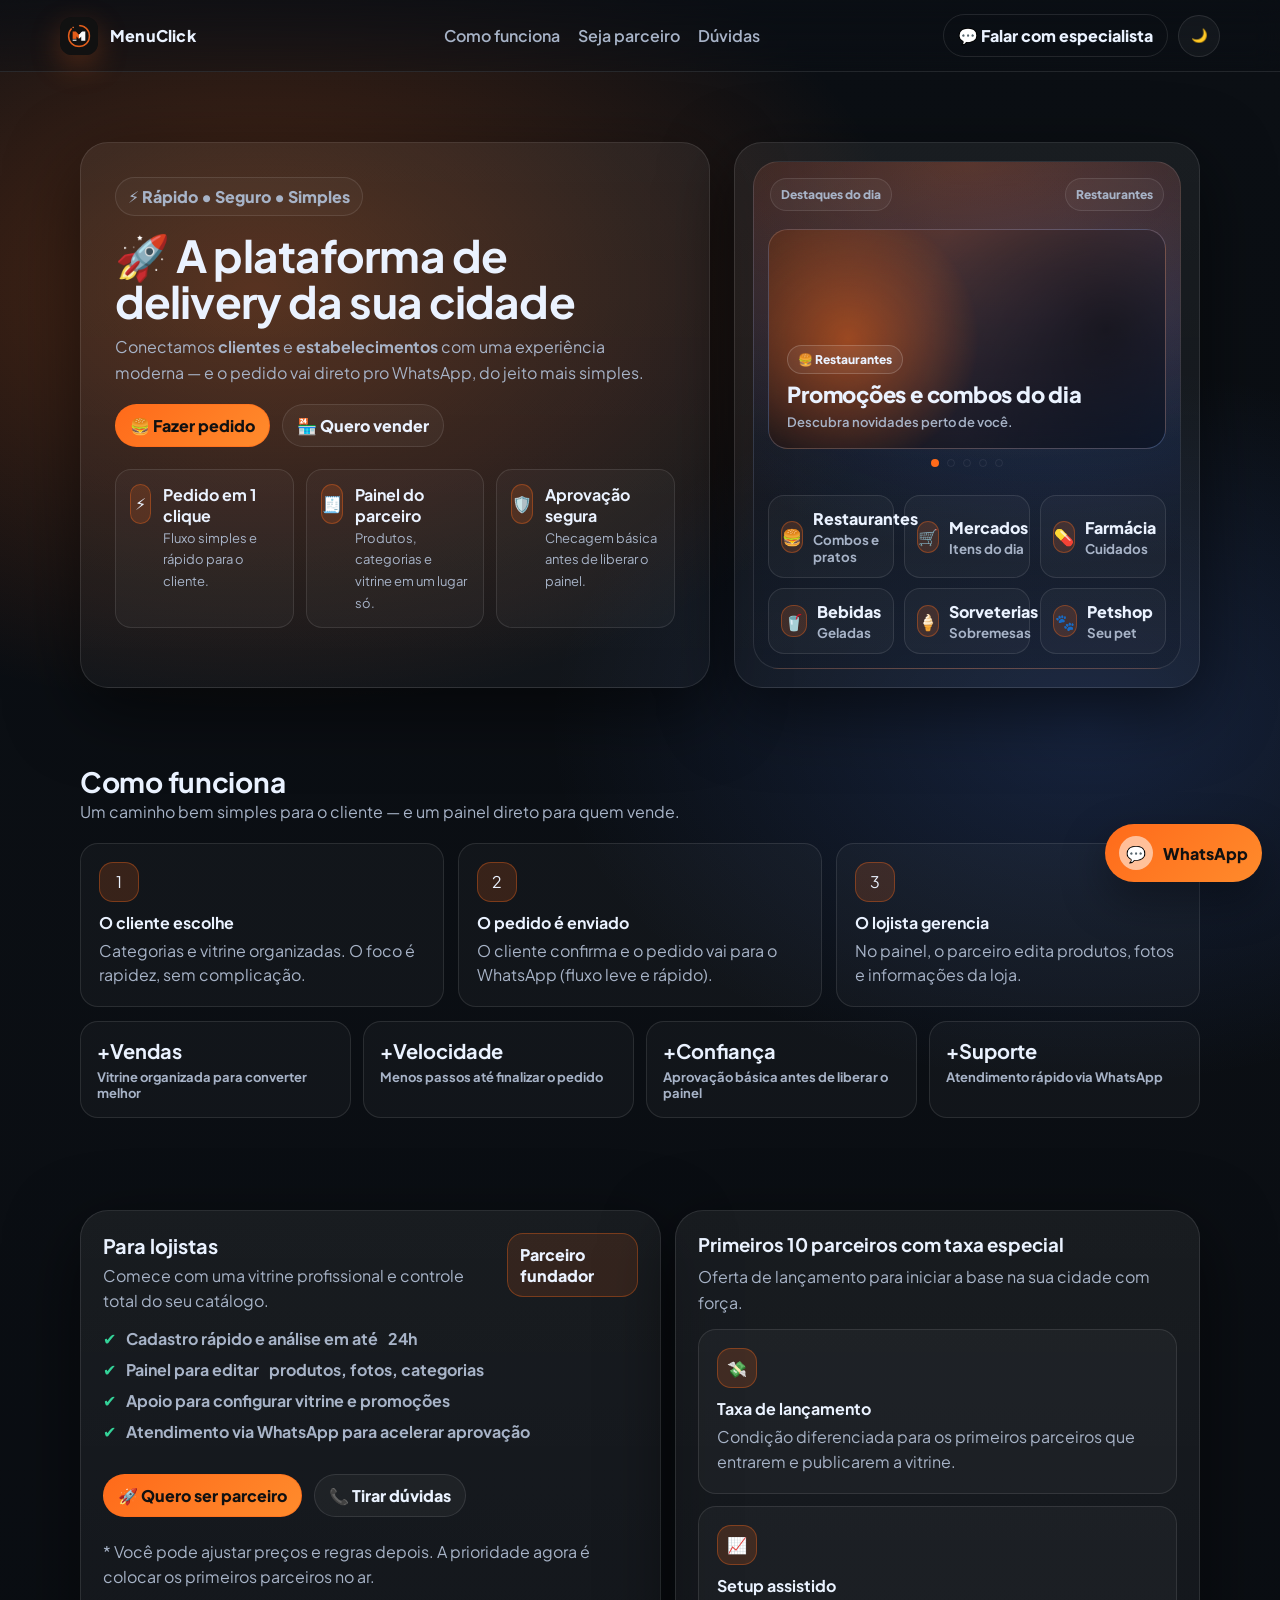
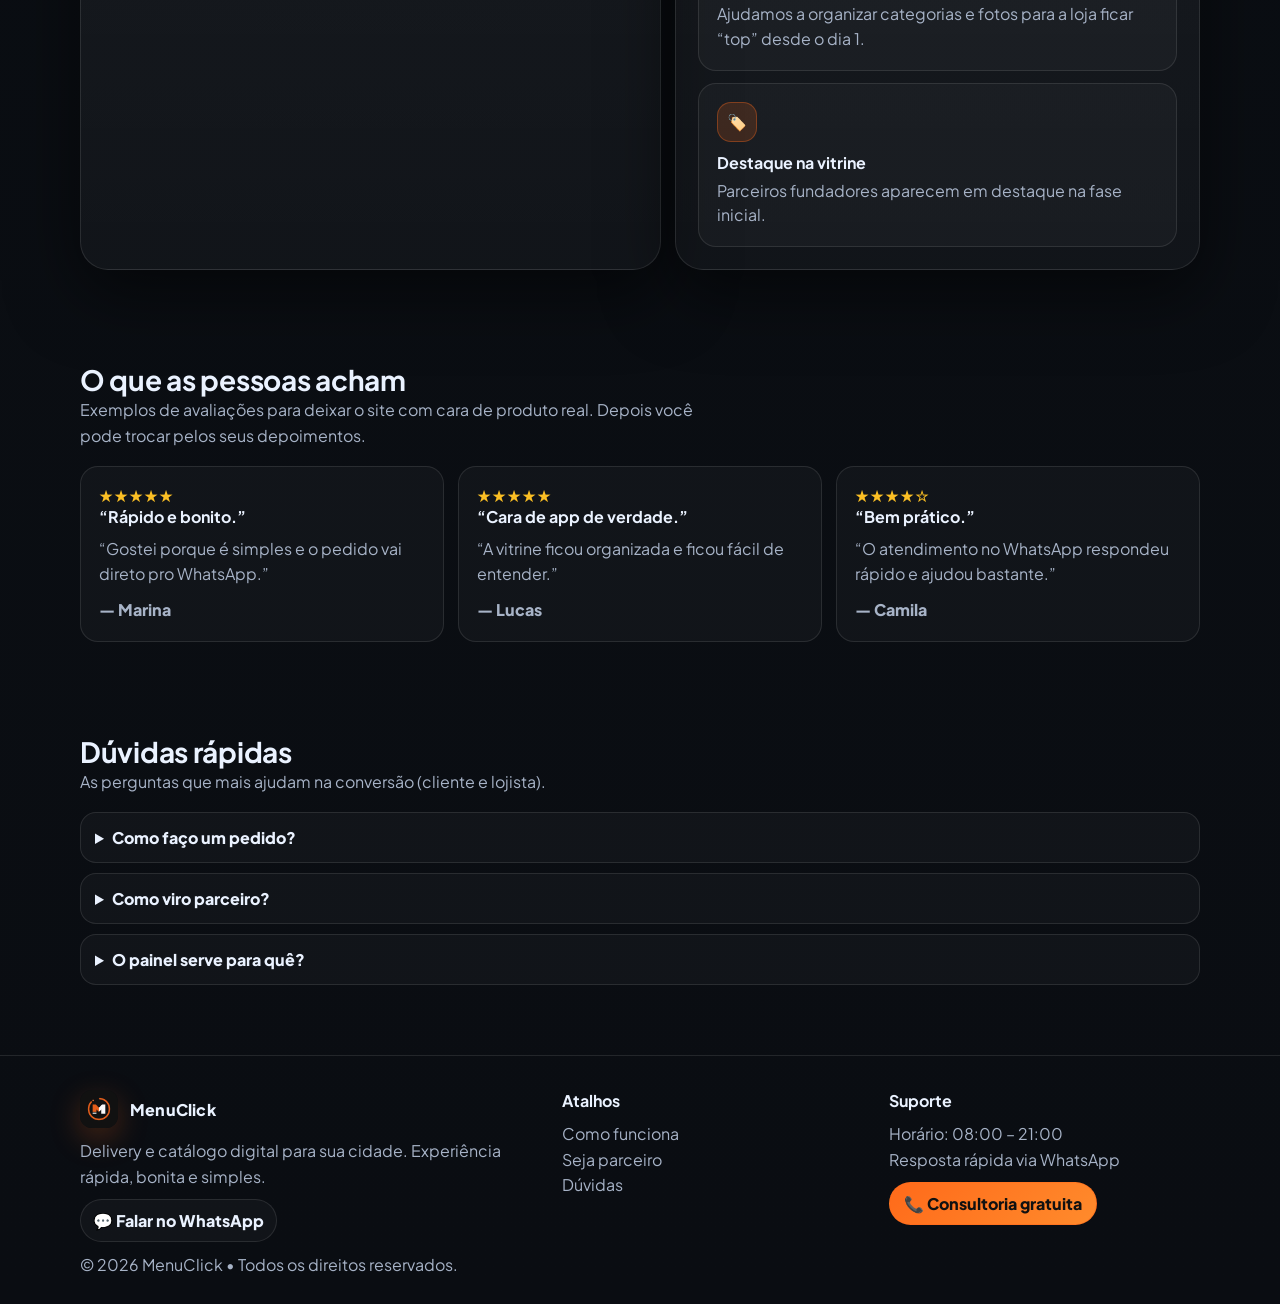
==== commit da87f261: "Merge branch 'main' of https://github.com/gabrieltrindademb0-wq/MenuClick" ====
--- a/index.html
+++ b/index.html
@@ -1,532 +1,591 @@
-<!DOCTYPE html>
-<html lang="pt-br">
+<!doctype html>
+<html lang="pt-br" data-theme="dark">
 <head>
-    <meta charset="UTF-8">
-    <meta name="viewport" content="width=device-width, initial-scale=1.0">
-    <title>MenuClick | Digital Experience</title>
-    <link href="https://fonts.googleapis.com/css2?family=Plus+Jakarta+Sans:wght@400;600;700;800&display=swap" rel="stylesheet">
-    <link rel="stylesheet" href="https://unpkg.com/aos@next/dist/aos.css" />
-    <style>
-        :root {
-            --primary: #FF7A00;
-            --dark: #111111;
-            --dark-soft: #1a1a1a;
-            --white: #FFFFFF;
-            --gray: #bbbbbb;
-            --light-gray: #f0f0f0;
-        }
-
-        * { margin: 0; padding: 0; box-sizing: border-box; font-family: 'Plus Jakarta Sans', sans-serif; scroll-behavior: smooth; }
-        body { background-color: var(--dark); color: var(--white); overflow-x: hidden; }
-
-        .container { max-width: 1200px; margin: 0 auto; padding: 0 20px; }
-        .orange { color: var(--primary); }
-
-        /* Navbar */
-        header {
-            padding: 20px 0; position: fixed; width: 100%; top: 0; z-index: 1000;
-            background: rgba(17, 17, 17, 0.9); backdrop-filter: blur(12px);
-            border-bottom: 1px solid rgba(255, 255, 255, 0.05);
-        }
-        nav { display: flex; justify-content: space-between; align-items: center; }
-        .logo { 
-            font-size: 24px; 
-            font-weight: 800; 
-            color: var(--white); 
-            text-decoration: none; 
-            display: flex; 
-            align-items: center; 
-            gap: 10px; 
-        }
-        .logo img { height: 40px; width: auto; }
-        
-        .nav-links { display: flex; list-style: none; gap: 30px; align-items: center; }
-        .nav-links a { color: var(--white); text-decoration: none; font-size: 14px; opacity: 0.7; transition: 0.3s; }
-        .nav-links a:hover { opacity: 1; color: var(--primary); }
-
-        /* Botões */
-        .btn { padding: 16px 32px; border-radius: 12px; font-weight: 700; text-decoration: none; display: inline-block; transition: 0.3s; border: none; cursor: pointer; }
-        .btn-primary { background: var(--primary); color: white; box-shadow: 0 10px 20px rgba(255, 122, 0, 0.2); }
-        .btn-primary:hover { transform: translateY(-3px); box-shadow: 0 15px 25px rgba(255, 122, 0, 0.4); }
-
-        /* Seção Genérica */
-        .section-padding { padding: 100px 0; }
-        .section-title { text-align: center; margin-bottom: 60px; }
-        .section-title h2 { font-size: clamp(2rem, 5vw, 3.5rem); margin-bottom: 15px; }
-        .section-title p { max-width: 700px; margin: 0 auto; color: var(--gray); font-size: 1.1rem; }
-
-        /* Hero */
-        .hero {
-            height: 90vh;
-            display: flex;
-            align-items: center;
-            justify-content: center;
-            text-align: center;
-            background: linear-gradient(rgba(17,17,17,0.8), rgba(17,17,17,0.8)), url('https://images.unsplash.com/photo-1547658718-d4469273c52e?q=80&w=2670&auto=format&fit=crop&ixlib=rb-4.0.3&ixid=M3wxMjA3fDB8MHxwaG90by1wYWdlfHx8fGVufDB8fHx8fA%3D%3D') center center/cover no-repeat fixed;
-            color: var(--white);
-            position: relative;
-        }
-        .hero h1 { font-size: clamp(3rem, 7vw, 5rem); line-height: 1.1; margin-bottom: 25px; font-weight: 800; letter-spacing: -1px; }
-        .hero p { font-size: clamp(1rem, 2.5vw, 1.3rem); color: var(--gray); max-width: 800px; margin: 0 auto 40px; }
-
-        /* Diferenciais */
-        .why-choose-us { background-color: var(--dark-soft); }
-        .grid { display: grid; grid-template-columns: repeat(auto-fit, minmax(280px, 1fr)); gap: 30px; }
-        .feature-item { text-align: center; padding: 40px; border-radius: 15px; background-color: var(--dark); border: 1px solid rgba(255,255,255,0.05); transition: 0.3s; }
-        .feature-item:hover { border-color: var(--primary); transform: translateY(-5px); }
-        .feature-item .icon { font-size: 3rem; color: var(--primary); margin-bottom: 20px; }
-        .feature-item h3 { font-size: 1.5rem; margin-bottom: 15px; }
-        .feature-item p { color: var(--gray); }
-
-        /* Portfólio */
-        .portfolio-grid { display: grid; grid-template-columns: repeat(auto-fit, minmax(300px, 1fr)); gap: 30px; }
-        .portfolio-card {
-            position: relative; border-radius: 20px; overflow: hidden; height: 350px;
-            border: 1px solid rgba(255,255,255,0.1);
-        }
-        .portfolio-card img { width: 100%; height: 100%; object-fit: cover; transition: 0.5s; }
-        .portfolio-overlay {
-            position: absolute; inset: 0; background: linear-gradient(transparent, var(--dark));
-            display: flex; flex-direction: column; justify-content: flex-end; padding: 30px;
-            opacity: 0; transition: 0.4s;
-        }
-        .portfolio-card:hover .portfolio-overlay { opacity: 1; }
-        .portfolio-card:hover img { transform: scale(1.1); }
-        .portfolio-overlay h3 { font-size: 1.5rem; margin-bottom: 10px; }
-        .portfolio-overlay p { color: var(--gray); font-size: 0.9rem; }
-
-        /* Resultados e Testemunhos */
-        .results-love { background-color: var(--dark-soft); overflow: hidden; }
-        .metrics-grid { 
-            display: grid; 
-            grid-template-columns: repeat(auto-fit, minmax(250px, 1fr)); 
-            gap: 30px; 
-            margin-top: 50px;
-            margin-bottom: 80px;
-        }
-        .metric-card {
-            background-color: var(--dark);
-            padding: 40px;
-            border-radius: 15px;
-            text-align: center;
-            border: 1px solid rgba(255,255,255,0.05);
-            transition: 0.3s;
-        }
-        .metric-card:hover { border-color: var(--primary); transform: translateY(-5px); }
-        .metric-card h3 { font-size: clamp(2.5rem, 5vw, 4rem); color: var(--primary); font-weight: 800; margin-bottom: 10px; line-height: 1; }
-        .metric-card p { font-size: 1.1rem; color: var(--white); opacity: 0.8; }
-
-        /* Carrossel de Testemunhos - ATUALIZADO PARA 2 POR VEZ */
-        .testimonial-slider { position: relative; max-width: 1100px; margin: 0 auto; overflow: hidden; }
-        .testimonial-track { display: flex; transition: transform 1.2s cubic-bezier(0.4, 0, 0.2, 1); }
-        .testimonial-card {
-            min-width: calc(50% - 20px); /* Exibe 2 por vez */
-            background-color: var(--dark);
-            padding: 40px;
-            border-radius: 15px;
-            border: 1px solid rgba(255,255,255,0.05);
-            margin: 0 10px;
-            display: flex;
-            flex-direction: column;
-            justify-content: center;
-            text-align: center;
-        }
-        .testimonial-card .quote { font-size: 1.2rem; color: var(--gray); line-height: 1.6; margin-bottom: 25px; font-style: italic; }
-        .testimonial-card .author { font-weight: 700; color: var(--white); font-size: 1.1rem; }
-        .testimonial-card .company { font-size: 0.9rem; color: var(--primary); margin-top: 5px; }
-
-        /* Processo */
-        .process-flow { display: flex; flex-wrap: wrap; justify-content: center; gap: 40px; position: relative; }
-        .process-step { width: 200px; text-align: center; position: relative; }
-        .process-step .icon { font-size: 3rem; color: var(--primary); margin-bottom: 15px; }
-        .process-step h4 { font-size: 1.3rem; margin-bottom: 10px; }
-        .process-step p { color: var(--gray); font-size: 0.9rem; }
-        .process-flow .process-step:not(:last-child)::after {
-            content: '➔'; color: var(--gray); font-size: 2rem; position: absolute;
-            right: -40px; top: 50px; transform: translateY(-50%); z-index: 1;
-            display: flex; align-items: center; justify-content: center;
-        }
-
-        /* FAQ */
-        .faq-item {
-            background-color: var(--dark-soft); padding: 25px; border-radius: 15px;
-            margin-bottom: 20px; border: 1px solid rgba(255,255,255,0.05); cursor: pointer;
-            transition: 0.3s;
-        }
-        .faq-item:hover { border-color: var(--primary); }
-        .faq-question { display: flex; justify-content: space-between; align-items: center; font-size: 1.2rem; font-weight: 600; }
-        .faq-answer { margin-top: 15px; color: var(--gray); line-height: 1.6; display: none; }
-        .faq-item.active .faq-answer { display: block; }
-
-        /* CTA Final */
-        .cta-final { text-align: center; background-color: var(--dark-soft); padding: 80px 0; border-top: 1px solid rgba(255,255,255,0.05); }
-        .cta-final h2 { font-size: clamp(2rem, 5vw, 3.5rem); margin-bottom: 20px; }
-        .cta-final p { font-size: 1.1rem; color: var(--gray); max-width: 700px; margin: 0 auto 40px; }
-
-        /* Footer */
-        .main-footer { background-color: var(--dark); padding: 80px 0 40px; border-top: 1px solid rgba(255,255,255,0.05); }
-        .footer-grid { display: grid; grid-template-columns: repeat(auto-fit, minmax(250px, 1fr)); gap: 50px; }
-        .footer-col h4 { color: var(--white); margin-bottom: 25px; font-size: 1.2rem; font-weight: 700; }
-        .footer-links { list-style: none; line-height: 2.5; }
-        .footer-links a { color: var(--gray); text-decoration: none; transition: 0.3s; }
-        .footer-links a:hover { color: var(--primary); padding-left: 5px; }
-        .social-link { display: inline-flex; align-items: center; gap: 10px; color: var(--primary); text-decoration: none; font-weight: 700; margin-top: 15px; transition: 0.3s; }
-        .social-link:hover { opacity: 0.8; transform: translateX(5px); }
-
-        .tech-stack { margin-bottom: 60px; text-align: center; overflow: hidden; }
-        .tech-title { color: var(--gray); font-size: 0.8rem; letter-spacing: 2px; font-weight: 800; margin-bottom: 30px; opacity: 0.6; }
-        .tech-slider { display: flex; overflow: hidden; position: relative; width: 100%; }
-        .tech-track { display: flex; gap: 60px; animation: scroll 20s linear infinite; width: max-content; }
-        .tech-track span { font-weight: 700; color: var(--gray); opacity: 0.5; white-space: nowrap; font-size: 1.1rem; }
-        
-        @keyframes scroll {
-            0% { transform: translateX(0); }
-            100% { transform: translateX(-50%); }
-        }
-
-        @media (max-width: 768px) {
-            .nav-links li:not(:last-child) { display: none; }
-            .hero h1 { font-size: 2.5rem; }
-            .section-title h2 { font-size: 2rem; }
-            .process-flow { flex-direction: column; align-items: center; }
-            .process-step { width: 100%; }
-            .process-flow .process-step:not(:last-child)::after { display: none; }
-            .metrics-grid { grid-template-columns: 1fr; }
-            .footer-grid { text-align: center; }
-            .social-link { justify-content: center; }
-            /* Ajuste para 1 por vez no celular */
-            .testimonial-card { min-width: 100%; margin: 0; }
-        }
-    </style>
-
-<!-- ✅ Correção automática de centralização mobile -->
-<style>
-html, body {
-  width: 100%;
-  overflow-x: hidden;
-}
-
-header{
-  left: 0;
-  right: 0;
-  width: auto;
-}
-
-section, footer {
-  width: 100%;
-}
-
-.testimonial-slider {
-  overflow: hidden;
-}
-
-@media (max-width: 768px){
-  .hero{
-    background-attachment: scroll;
-  }
-}
-</style>
-
+
+  <meta charset="utf-8" />
+  <meta name="viewport" content="width=device-width, initial-scale=1" />
+  <title>MenuClick — Delivery & Catálogo digital na sua cidade</title>
+  <meta name="description" content="MenuClick conecta clientes e estabelecimentos com uma experiência moderna. Peça por WhatsApp e cresça sua loja com um painel simples."/>
+  <meta name="theme-color" content="#0b0f14"/>
+  <link rel="preconnect" href="https://fonts.googleapis.com">
+  <link rel="preconnect" href="https://fonts.gstatic.com" crossorigin>
+  <link href="https://fonts.googleapis.com/css2?family=Plus+Jakarta+Sans:wght@400;600;700;800&display=swap" rel="stylesheet">
+  <style>
+    :root{
+      --bg: #0b0f14;
+      --bg2:#0a0d12;
+      --card:#111827cc;
+      --card2:#0f172acc;
+      --text:#eaf2ff;
+      --muted:#a7b3c7;
+      --border: rgba(255,255,255,.10);
+      --shadow: 0 22px 70px rgba(0,0,0,.55);
+      --accent:#ff6a1a;
+      --accent2:#ff8b2c;
+      --good:#34d399;
+      --warn:#fbbf24;
+      --radius:18px;
+      --radius2:28px;
+      --max: 1160px;
+    }
+    html[data-theme="light"]{
+      --bg:#f7f9ff;
+      --bg2:#eef2ff;
+      --card: rgba(255,255,255,.85);
+      --card2: rgba(255,255,255,.92);
+      --text:#0b1220;
+      --muted:#46556d;
+      --border: rgba(11,18,32,.10);
+      --shadow: 0 22px 70px rgba(10,15,20,.18);
+    }
+    *{box-sizing:border-box}
+    body{
+      margin:0;
+      font-family:"Plus Jakarta Sans",system-ui,-apple-system,Segoe UI,Roboto,Arial,sans-serif;
+      background: radial-gradient(1100px 700px at 20% 10%, rgba(255,106,26,.28), transparent 60%),
+                  radial-gradient(900px 600px at 85% 25%, rgba(76,130,255,.18), transparent 60%),
+                  linear-gradient(180deg, var(--bg), var(--bg2));
+      color:var(--text);
+      overflow-x:hidden;
+    }
+    a{color:inherit;text-decoration:none}
+    .container{width:100%;max-width:var(--max);margin:0 auto;padding:0 20px}
+    .topbar{
+      position:sticky; top:0; z-index:50;
+      backdrop-filter: blur(14px);
+      background: linear-gradient(180deg, rgba(10,14,20,.72), rgba(10,14,20,.35));
+      border-bottom: 1px solid var(--border);
+    }
+    html[data-theme="light"] .topbar{
+      background: linear-gradient(180deg, rgba(247,249,255,.82), rgba(247,249,255,.55));
+    }
+    .nav{
+      display:flex; align-items:center; justify-content:space-between;
+      padding:14px 0;
+      gap:14px;
+    }
+    .brand{display:flex;align-items:center;gap:12px;min-width:200px}
+    .brand img{width:38px;height:38px;border-radius:12px;box-shadow:0 10px 30px rgba(255,106,26,.25)}
+    .brand strong{font-weight:800;letter-spacing:.2px}
+    .links{display:flex;gap:18px;align-items:center;flex-wrap:wrap;justify-content:center}
+    .links a{font-weight:600;color:var(--muted)}
+    .links a:hover{color:var(--text)}
+    .actions{display:flex;gap:10px;align-items:center;justify-content:flex-end;min-width:240px}
+    .btn{
+      border:1px solid var(--border);
+      padding:10px 14px;
+      border-radius:999px;
+      font-weight:800;
+      cursor:pointer;
+      transition: transform .15s ease, box-shadow .15s ease, background .15s ease, border-color .15s ease;
+      display:inline-flex; align-items:center; gap:10px;
+      user-select:none;
+      background: rgba(255,255,255,.04);
+    }
+    html[data-theme="light"] .btn{background: rgba(255,255,255,.70)}
+    .btn:hover{transform: translateY(-1px); box-shadow: 0 14px 40px rgba(0,0,0,.22); border-color: rgba(255,106,26,.30)}
+    .btn.primary{background: linear-gradient(135deg, var(--accent), var(--accent2)); border-color: rgba(255,106,26,.55); color:#111}
+    .btn.ghost{background: transparent}
+    .iconbtn{
+      width:42px;height:42px; border-radius:999px;
+      display:grid;place-items:center;
+      border:1px solid var(--border);
+      background: rgba(255,255,255,.04);
+      cursor:pointer;
+      transition: transform .15s ease, box-shadow .15s ease;
+    }
+    .iconbtn:hover{transform: translateY(-1px); box-shadow: 0 14px 40px rgba(0,0,0,.20)}
+    .hero{padding:70px 0 30px}
+    .heroGrid{display:grid;grid-template-columns: 1.15fr .85fr;gap:24px;align-items:stretch}
+    @media (max-width: 920px){ .heroGrid{grid-template-columns:1fr;} .actions{min-width:auto} .brand{min-width:auto} }
+    .card{
+      background: linear-gradient(180deg, rgba(255,255,255,.06), rgba(255,255,255,.03));
+      border: 1px solid var(--border);
+      border-radius: var(--radius2);
+      box-shadow: var(--shadow);
+    }
+    html[data-theme="light"] .card{
+      background: linear-gradient(180deg, rgba(255,255,255,.95), rgba(255,255,255,.82));
+    }
+    .heroCopy{padding:34px}
+    .chip{
+      display:inline-flex; gap:10px; align-items:center;
+      padding:8px 12px; border-radius:999px;
+      border:1px solid var(--border);
+      background: rgba(255,255,255,.03);
+      font-weight:800; color:var(--muted);
+    }
+    .hero h1{margin:16px 0 10px; font-size:44px; line-height:1.05; letter-spacing:-.02em}
+    .hero p{margin:0 0 18px; color:var(--muted); font-size:16px; line-height:1.6}
+    .ctaRow{display:flex; gap:12px; flex-wrap:wrap; margin:18px 0 22px}
+    .subRow{display:grid; grid-template-columns: repeat(3, minmax(0,1fr)); gap:12px; margin-top:18px}
+    @media (max-width:720px){ .hero h1{font-size:34px} .subRow{grid-template-columns:1fr;} }
+    .mini{
+      display:flex; gap:12px; align-items:flex-start;
+      padding:14px; border-radius:16px;
+      border:1px solid var(--border);
+      background: rgba(255,255,255,.03);
+    }
+    html[data-theme="light"] .mini{background: rgba(255,255,255,.55)}
+    .mini b{display:block}
+    .mini span{color:var(--muted); font-size:13px; line-height:1.45}
+    .bubble{width:40px;height:40px;border-radius:14px; display:grid; place-items:center;
+      background: rgba(255,106,26,.16); border:1px solid rgba(255,106,26,.35)}
+    .heroVisual{position:relative; padding:18px}
+    .phone{
+      height: 100%;
+      min-height: 420px;
+      border-radius: 26px;
+      overflow:hidden;
+      border:1px solid var(--border);
+      background:
+        radial-gradient(900px 500px at 50% 0%, rgba(255,106,26,.28), transparent 60%),
+        radial-gradient(700px 420px at 70% 30%, rgba(76,130,255,.22), transparent 60%),
+        linear-gradient(180deg, rgba(17,24,39,.65), rgba(17,24,39,.28));
+      position:relative;
+    }
+    html[data-theme="light"] .phone{
+      background:
+        radial-gradient(900px 500px at 50% 0%, rgba(255,106,26,.22), transparent 60%),
+        radial-gradient(700px 420px at 70% 30%, rgba(76,130,255,.18), transparent 60%),
+        linear-gradient(180deg, rgba(255,255,255,.85), rgba(255,255,255,.55));
+    }
+    .phoneTop{display:flex;align-items:center;justify-content:space-between;padding:16px 16px 10px}
+    .pill{padding:8px 10px;border-radius:999px;border:1px solid var(--border);background:rgba(255,255,255,.04);font-weight:800;font-size:12px;color:var(--muted)}
+    .slides{padding:8px 14px 14px}
+    .slide{
+      border-radius: 20px;
+      border:1px solid var(--border);
+      overflow:hidden;
+      height: 220px;
+      position:relative;
+      background: linear-gradient(135deg, rgba(255,106,26,.22), rgba(76,130,255,.18));
+    }
+    .slide::before{
+      content:"";
+      position:absolute; inset:0;
+      background:
+        radial-gradient(220px 220px at 20% 50%, rgba(255,106,26,.55), transparent 60%),
+        radial-gradient(260px 260px at 85% 45%, rgba(0,0,0,.55), transparent 70%),
+        linear-gradient(180deg, rgba(0,0,0,.20), rgba(0,0,0,.55));
+      opacity:.9;
+    }
+    html[data-theme="light"] .slide::before{
+      background:
+        radial-gradient(220px 220px at 20% 50%, rgba(255,106,26,.35), transparent 60%),
+        radial-gradient(260px 260px at 85% 45%, rgba(0,0,0,.18), transparent 70%),
+        linear-gradient(180deg, rgba(255,255,255,.08), rgba(0,0,0,.20));
+      opacity:1;
+    }
+    .slideInner{position:absolute; inset:0; padding:18px; display:flex; flex-direction:column; justify-content:flex-end; gap:6px}
+    .badge{display:inline-flex; align-items:center; gap:8px; width:max-content;
+      padding:6px 10px; border-radius:999px; font-weight:900; font-size:12px;
+      border:1px solid rgba(255,255,255,.18); background: rgba(255,255,255,.06)}
+    .stitle{font-size:22px; font-weight:900; letter-spacing:-.01em}
+    .ssub{color:var(--muted); font-weight:600; font-size:13px}
+    .dots{display:flex; gap:8px; justify-content:center; padding:10px 0 0}
+    .dot{width:8px;height:8px;border-radius:999px;border:1px solid var(--border);opacity:.7}
+    .dot.active{background:var(--accent);border-color:rgba(255,106,26,.55);opacity:1}
+    .catGrid{display:grid;grid-template-columns: repeat(3, minmax(0,1fr));gap:10px; padding:14px}
+    .cat{
+      border:1px solid var(--border);
+      border-radius:16px;
+      padding:12px;
+      background: rgba(255,255,255,.03);
+      display:flex; align-items:center; gap:10px;
+      transition: transform .15s ease, border-color .15s ease;
+    }
+    html[data-theme="light"] .cat{background: rgba(255,255,255,.55)}
+    .cat:hover{transform: translateY(-1px); border-color: rgba(255,106,26,.35)}
+    .cat i{width:32px;height:32px;border-radius:12px; display:grid; place-items:center;
+      background: rgba(255,106,26,.16); border:1px solid rgba(255,106,26,.35); font-style:normal}
+    .cat div{font-weight:900}
+    .cat small{display:block;color:var(--muted);font-weight:700;margin-top:2px}
+    .section{padding:46px 0}
+    .sectionHead{display:flex;align-items:flex-end;justify-content:space-between;gap:18px;margin-bottom:18px}
+    .sectionHead h2{margin:0;font-size:28px;letter-spacing:-.01em}
+    .sectionHead p{margin:0;color:var(--muted);max-width:640px;line-height:1.6}
+    .grid3{display:grid;grid-template-columns:repeat(3,minmax(0,1fr));gap:14px}
+    @media (max-width:900px){.grid3{grid-template-columns:1fr}}
+    .feature{padding:18px;border-radius:18px;border:1px solid var(--border);background: rgba(255,255,255,.03)}
+    html[data-theme="light"] .feature{background: rgba(255,255,255,.55)}
+    .feature h3{margin:10px 0 6px;font-size:16px}
+    .feature p{margin:0;color:var(--muted);line-height:1.55}
+    .kpis{display:grid;grid-template-columns:repeat(4,minmax(0,1fr));gap:12px}
+    @media (max-width:900px){.kpis{grid-template-columns:repeat(2,minmax(0,1fr));}}
+    .kpi{padding:16px;border-radius:18px;border:1px solid var(--border);background: rgba(255,255,255,.03)}
+    html[data-theme="light"] .kpi{background: rgba(255,255,255,.55)}
+    .kpi b{font-size:20px}
+    .kpi span{display:block;color:var(--muted);margin-top:6px;font-weight:700;font-size:13px}
+    .split{display:grid;grid-template-columns:1.05fr .95fr;gap:14px;align-items:stretch}
+    @media (max-width:900px){.split{grid-template-columns:1fr}}
+    .pricing{padding:22px}
+    .priceTop{display:flex;align-items:flex-start;justify-content:space-between;gap:14px}
+    .priceTop h3{margin:0;font-size:20px}
+    .priceTop p{margin:6px 0 0;color:var(--muted);line-height:1.55}
+    .priceTag{padding:10px 12px;border-radius:16px;border:1px solid rgba(255,106,26,.35);background: rgba(255,106,26,.12);font-weight:900}
+    .list{margin:14px 0 0;padding:0;list-style:none;display:grid;gap:10px}
+    .list li{display:flex;gap:10px;align-items:flex-start;color:var(--muted);font-weight:700}
+    .list li .ok{color:var(--good);font-weight:900}
+    .reviews{display:grid;grid-template-columns:repeat(3,minmax(0,1fr));gap:14px}
+    @media (max-width:900px){.reviews{grid-template-columns:1fr}}
+    .review{padding:18px;border-radius:18px;border:1px solid var(--border);background: rgba(255,255,255,.03)}
+    html[data-theme="light"] .review{background: rgba(255,255,255,.55)}
+    .stars{color:var(--warn);letter-spacing:1px}
+    .review p{margin:10px 0 0;color:var(--muted);line-height:1.55}
+    .faq{display:grid;gap:10px}
+    details{border:1px solid var(--border);border-radius:16px;background: rgba(255,255,255,.03);padding:14px}
+    html[data-theme="light"] details{background: rgba(255,255,255,.55)}
+    summary{cursor:pointer;font-weight:900}
+    details p{margin:10px 0 0;color:var(--muted);line-height:1.55}
+    .footer{padding:34px 0 26px;border-top:1px solid var(--border);margin-top:24px}
+    .footGrid{display:grid;grid-template-columns: 1.2fr .8fr .8fr;gap:16px}
+    @media (max-width:900px){.footGrid{grid-template-columns:1fr}}
+    .muted{color:var(--muted);line-height:1.6}
+    .pillLink{display:inline-flex;align-items:center;gap:10px;padding:10px 12px;border-radius:999px;border:1px solid var(--border);background: rgba(255,255,255,.03);font-weight:900;margin-top:10px}
+    html[data-theme="light"] .pillLink{background: rgba(255,255,255,.65)}
+    .floatingWA{
+      position:fixed;right:18px;bottom:18px;z-index:60;
+      display:flex;align-items:center;gap:10px;
+      padding:12px 14px;border-radius:999px;
+      background: linear-gradient(135deg, var(--accent), var(--accent2));
+      color:#111;font-weight:900;
+      box-shadow: 0 18px 45px rgba(0,0,0,.35);
+    }
+    .floatingWA span{background: rgba(255,255,255,.55);width:34px;height:34px;border-radius:999px;display:grid;place-items:center}
+    .reveal{opacity:0; transform: translateY(14px); transition: opacity .6s ease, transform .6s ease}
+    .reveal.show{opacity:1; transform:none}
+  </style>
 </head>
 <body>
-
-    <header>
-        <nav class="container">
-            <a href="#" class="logo">
-                <img src="logo menuclick.png" alt="MenuClick Logo">
-                menuclick
-            </a>
-            <ul class="nav-links">
-                <li><a href="#portfolio">Portfólio</a></li>
-                <li><a href="#results-love">Resultados</a></li> 
-                <li><a href="#processo">Processo</a></li>
-                <li><a href="#faq">Dúvidas</a></li>
-                <li><a href="https://wa.me/5535997814774?text=Olá!%20Vi%20o%20site%20da%20MenuClick%20e%20gostaria%20de%20solicitar%20um%20orçamento%20personalizado%20para%20o%20meu%20projeto." class="btn btn-primary" style="padding: 10px 20px;">Orçamento</a></li>
-            </ul>
-        </nav>
-    </header>
-
-    <section class="hero" id="home">
-        <div class="container" data-aos="fade-up">
-            <h1>Seu negócio merece uma <br><span class="orange">presença digital imponente.</span></h1>
-            <p>Transformamos ideias em sites de alta performance, focados em resultados e design que encanta.</p>
-            <a href="https://wa.me/5535997814774?text=Olá!%20Quero%20transformar%20minha%20presença%20digital%20com%20a%20MenuClick." class="btn btn-primary">Fale Conosco Agora</a>
-        </div>
+  <header class="topbar">
+    <div class="container nav">
+      <a class="brand" href="#top" aria-label="MenuClick">
+        <img id="logoImg" src="./assets/logo.png" alt="MenuClick"/>
+        <strong>MenuClick</strong>
+      </a>
+
+      <nav class="links" aria-label="Navegação">
+        <a href="#como">Como funciona</a>
+        <a href="#lojistas">Seja parceiro</a>
+        <a href="#duvidas">Dúvidas</a>
+      </nav>
+
+      <div class="actions">
+        <a class="btn ghost" href="https://wa.me/5535997814774?text=Olá!%20Gostaria%20de%20uma%20consultoria%20gratuita%20com%20um%20especialista." target="_blank" rel="noreferrer">💬 Falar com especialista</a>
+        <button class="iconbtn" id="themeBtn" aria-label="Alternar tema" title="Alternar tema">🌙</button>
+      </div>
+    </div>
+  </header>
+
+  <main id="top">
+    <section class="hero">
+      <div class="container heroGrid">
+        <div class="card heroCopy reveal">
+          <div class="chip">⚡ Rápido • Seguro • Simples</div>
+          <h1>🚀 A plataforma de delivery da sua cidade</h1>
+          <p>Conectamos <b>clientes</b> e <b>estabelecimentos</b> com uma experiência moderna — e o pedido vai direto pro WhatsApp, do jeito mais simples.</p>
+
+          <div class="ctaRow">
+            <a class="btn primary" href="https://wa.me/5535997814774?text=Olá!%20Vi%20o%20site%20da%20MenuClick%20e%20gostaria%20de%20solicitar%20um%20orçamento%20personalizado%20para%20o%20meu%20projeto." target="_blank" rel="noreferrer">🍔 Fazer pedido</a>
+            <a class="btn" href="https://wa.me/5535997814774?text=Olá!%20Quero%20transformar%20minha%20presença%20digital%20com%20a%20MenuClick." target="_blank" rel="noreferrer">🏪 Quero vender</a>
+          </div>
+
+          <div class="subRow">
+            <div class="mini">
+              <div class="bubble">⚡</div>
+              <div><b>Pedido em 1 clique</b><span>Fluxo simples e rápido para o cliente.</span></div>
+            </div>
+            <div class="mini">
+              <div class="bubble">🧾</div>
+              <div><b>Painel do parceiro</b><span>Produtos, categorias e vitrine em um lugar só.</span></div>
+            </div>
+            <div class="mini">
+              <div class="bubble">🛡️</div>
+              <div><b>Aprovação segura</b><span>Checagem básica antes de liberar o painel.</span></div>
+            </div>
+          </div>
+        </div>
+
+        <div class="card heroVisual reveal">
+          <div class="phone">
+            <div class="phoneTop">
+              <div class="pill">Destaques do dia</div>
+              <div class="pill" id="slideTag">Restaurantes</div>
+            </div>
+
+            <div class="slides">
+              <div class="slide" id="slideBox" aria-label="Banner rotativo">
+                <div class="slideInner">
+                  <div class="badge" id="slideBadge">🍔 Restaurantes</div>
+                  <div class="stitle" id="slideTitle">Promoções e combos do dia</div>
+                  <div class="ssub" id="slideSub">Descubra novidades perto de você.</div>
+                </div>
+              </div>
+              <div class="dots" id="dots"></div>
+            </div>
+
+            <div class="catGrid" aria-label="Categorias">
+              <div class="cat"><i>🍔</i><div>Restaurantes<small>Combos e pratos</small></div></div>
+              <div class="cat"><i>🛒</i><div>Mercados<small>Itens do dia</small></div></div>
+              <div class="cat"><i>💊</i><div>Farmácia<small>Cuidados</small></div></div>
+              <div class="cat"><i>🥤</i><div>Bebidas<small>Geladas</small></div></div>
+              <div class="cat"><i>🍦</i><div>Sorveterias<small>Sobremesas</small></div></div>
+              <div class="cat"><i>🐾</i><div>Petshop<small>Seu pet</small></div></div>
+            </div>
+          </div>
+        </div>
+
+      </div>
     </section>
 
-    <section id="why-choose-us" class="section-padding why-choose-us">
-        <div class="container">
-            <div class="section-title" data-aos="fade-up">
-                <h2>Por que a <span class="orange">MenuClick</span>?</h2>
-                <p>Mais do que criar sites, geramos valor para sua marca com estratégia, design e tecnologia de ponta.</p>
-            </div>
-            <div class="grid">
-                <div class="feature-item" data-aos="fade-up" data-aos-delay="100">
-                    <div class="icon">✨</div>
-                    <h3>Design Exclusivo</h3>
-                    <p>Sua marca com identidade única e memorável, sem templates genéricos.</p>
-                </div>
-                <div class="feature-item" data-aos="fade-up" data-aos-delay="200">
-                    <div class="icon">🚀</div>
-                    <h3>Alta Performance</h3>
-                    <p>Sites ultra-rápidos e otimizados para o Google, garantindo a melhor experiência.</p>
-                </div>
-                <div class="feature-item" data-aos="fade-up" data-aos-delay="300">
-                    <div class="icon">📈</div>
-                    <h3>Foco em Conversão</h3>
-                    <p>Páginas pensadas para transformar visitantes em clientes reais e qualificados.</p>
-                </div>
-            </div>
-        </div>
+    <section class="section" id="como">
+      <div class="container">
+        <div class="sectionHead reveal">
+          <div>
+            <h2>Como funciona</h2>
+            <p>Um caminho bem simples para o cliente — e um painel direto para quem vende.</p>
+          </div>
+        </div>
+
+        <div class="grid3">
+          <div class="feature reveal">
+            <div class="bubble">1</div>
+            <h3>O cliente escolhe</h3>
+            <p>Categorias e vitrine organizadas. O foco é rapidez, sem complicação.</p>
+          </div>
+          <div class="feature reveal">
+            <div class="bubble">2</div>
+            <h3>O pedido é enviado</h3>
+            <p>O cliente confirma e o pedido vai para o WhatsApp (fluxo leve e rápido).</p>
+          </div>
+          <div class="feature reveal">
+            <div class="bubble">3</div>
+            <h3>O lojista gerencia</h3>
+            <p>No painel, o parceiro edita produtos, fotos e informações da loja.</p>
+          </div>
+        </div>
+
+        <div style="height:14px"></div>
+
+        <div class="kpis">
+          <div class="kpi reveal"><b>+Vendas</b><span>Vitrine organizada para converter melhor</span></div>
+          <div class="kpi reveal"><b>+Velocidade</b><span>Menos passos até finalizar o pedido</span></div>
+          <div class="kpi reveal"><b>+Confiança</b><span>Aprovação básica antes de liberar o painel</span></div>
+          <div class="kpi reveal"><b>+Suporte</b><span>Atendimento rápido via WhatsApp</span></div>
+        </div>
+      </div>
     </section>
 
-    <section id="portfolio" class="section-padding container">
-        <div class="section-title" data-aos="fade-up">
-            <h2>Projetos em <span class="orange">Destaque</span></h2>
-            <p>Conheça um pouco do nosso trabalho e veja como podemos transformar sua presença online.</p>
-        </div>
-        <div class="portfolio-grid">
-            <div class="portfolio-card" data-aos="fade-up">
-                <img src="https://images.unsplash.com/photo-1517292987719-0369a794ec0f?q=80&w=500" alt="Landing Page">
-                <div class="portfolio-overlay">
-                    <h3>Landing Page SaaS</h3>
-                    <p>Foco total em conversão de leads.</p>
-                </div>
-            </div>
-            <div class="portfolio-card" data-aos="fade-up" data-aos-delay="100">
-                <img src="https://images.unsplash.com/photo-1522202176988-66273c2fd55f?q=80&w=500" alt="Portal">
-                <div class="portfolio-overlay">
-                    <h3>Portal Institucional</h3>
-                    <p>Autoridade e design limpo.</p>
-                </div>
-            </div>
-            <div class="portfolio-card" data-aos="fade-up" data-aos-delay="200">
-                <img src="https://images.unsplash.com/photo-1557821552-17105176677c?q=80&w=500" alt="E-commerce">
-                <div class="portfolio-overlay">
-                    <h3>E-commerce VIP</h3>
-                    <p>Experiência de compra fluida.</p>
-                </div>
-            </div>
-        </div>
+    <section class="section" id="lojistas">
+      <div class="container split">
+        <div class="card pricing reveal">
+          <div class="priceTop">
+            <div>
+              <h3>Para lojistas</h3>
+              <p>Comece com uma vitrine profissional e controle total do seu catálogo.</p>
+            </div>
+            <div class="priceTag">Parceiro fundador</div>
+          </div>
+
+          <ul class="list">
+            <li><span class="ok">✔</span> Cadastro rápido e análise em até <b>24h</b></li>
+            <li><span class="ok">✔</span> Painel para editar <b>produtos, fotos, categorias</b></li>
+            <li><span class="ok">✔</span> Apoio para configurar vitrine e promoções</li>
+            <li><span class="ok">✔</span> Atendimento via WhatsApp para acelerar aprovação</li>
+          </ul>
+
+          <div style="height:14px"></div>
+
+          <div class="ctaRow">
+            <a class="btn primary" href="https://wa.me/5535997814774?text=Olá!%20Quero%20transformar%20minha%20presença%20digital%20com%20a%20MenuClick." target="_blank" rel="noreferrer">🚀 Quero ser parceiro</a>
+            <a class="btn" href="https://wa.me/5535997814774?text=Olá!%20Gostaria%20de%20uma%20consultoria%20gratuita%20com%20um%20especialista." target="_blank" rel="noreferrer">📞 Tirar dúvidas</a>
+          </div>
+
+          <p class="muted" style="margin:0">* Você pode ajustar preços e regras depois. A prioridade agora é colocar os primeiros parceiros no ar.</p>
+        </div>
+
+        <div class="card pricing reveal">
+          <h3 style="margin:0 0 8px">Primeiros 10 parceiros com taxa especial</h3>
+          <p class="muted" style="margin:0 0 14px">Oferta de lançamento para iniciar a base na sua cidade com força.</p>
+
+          <div class="grid3" style="grid-template-columns:1fr;gap:12px">
+            <div class="feature">
+              <div class="bubble">💸</div>
+              <h3 style="margin:10px 0 6px">Taxa de lançamento</h3>
+              <p>Condição diferenciada para os primeiros parceiros que entrarem e publicarem a vitrine.</p>
+            </div>
+            <div class="feature">
+              <div class="bubble">📈</div>
+              <h3 style="margin:10px 0 6px">Setup assistido</h3>
+              <p>Ajudamos a organizar categorias e fotos para a loja ficar “top” desde o dia 1.</p>
+            </div>
+            <div class="feature">
+              <div class="bubble">🏷️</div>
+              <h3 style="margin:10px 0 6px">Destaque na vitrine</h3>
+              <p>Parceiros fundadores aparecem em destaque na fase inicial.</p>
+            </div>
+          </div>
+        </div>
+      </div>
     </section>
 
-    <section id="results-love" class="section-padding results-love">
-        <div class="container">
-            <div class="section-title" data-aos="fade-up">
-                <h2>Resultados que Nossos Clientes <span class="orange">Amam</span></h2>
-                <p>Nossa paixão é transformar a presença digital em crescimento real para o seu negócio.</p>
-            </div>
-            
-            <div class="metrics-grid">
-                <div class="metric-card" data-aos="fade-up">
-                    <h3>+300%</h3>
-                    <p>Aumento de Tráfego Orgânico</p>
-                </div>
-                <div class="metric-card" data-aos="fade-up" data-aos-delay="100">
-                    <h3>98%</h3>
-                    <p>Satisfação dos Clientes</p>
-                </div>
-                <div class="metric-card" data-aos="fade-up" data-aos-delay="200">
-                    <h3>+500</h3>
-                    <p>Projetos Entregues</p>
-                </div>
-            </div>
-
-            <div class="testimonial-slider" data-aos="fade-up">
-                <div class="testimonial-track" id="testimonialTrack">
-                    <div class="testimonial-card">
-                        <p class="quote">"A MenuClick superou nossas expectativas! O site ficou lindo, rápido e gerou um aumento significativo nas nossas vendas."</p>
-                        <p class="author">Ana Paula Costa</p>
-                        <p class="company">CEO, Doceria Delícias da Vovó</p>
-                    </div>
-                    <div class="testimonial-card">
-                        <p class="quote">"Profissionais de ponta! Entregaram um portal institucional que nos trouxe mais credibilidade no mercado nacional."</p>
-                        <p class="author">Ricardo Silva</p>
-                        <p class="company">Diretor de Marketing, Consultoria Crescer+</p>
-                    </div>
-                    <div class="testimonial-card">
-                        <p class="quote">"O suporte pós-venda deles é o diferencial. Estão sempre prontos para ajudar e sugerir melhorias constantes."</p>
-                        <p class="author">Mariana Lira</p>
-                        <p class="company">Fundadora, Fashion Trend</p>
-                    </div>
-                    <div class="testimonial-card">
-                        <p class="quote">"Conseguiram captar a essência da nossa marca e traduzir em um layout moderno e muito intuitivo. Recomendo!"</p>
-                        <p class="author">Carlos Eduardo</p>
-                        <p class="company">Proprietário, TechHub Soluções</p>
-                    </div>
-                </div>
-            </div>
-        </div>
+    <section class="section">
+      <div class="container">
+        <div class="sectionHead reveal">
+          <div>
+            <h2>O que as pessoas acham</h2>
+            <p>Exemplos de avaliações para deixar o site com cara de produto real. Depois você pode trocar pelos seus depoimentos.</p>
+          </div>
+        </div>
+
+        <div class="reviews">
+          <div class="review reveal">
+            <div class="stars">★★★★★</div>
+            <b>“Rápido e bonito.”</b>
+            <p>“Gostei porque é simples e o pedido vai direto pro WhatsApp.”</p>
+            <div class="muted" style="margin-top:10px;font-weight:800">— Marina</div>
+          </div>
+          <div class="review reveal">
+            <div class="stars">★★★★★</div>
+            <b>“Cara de app de verdade.”</b>
+            <p>“A vitrine ficou organizada e ficou fácil de entender.”</p>
+            <div class="muted" style="margin-top:10px;font-weight:800">— Lucas</div>
+          </div>
+          <div class="review reveal">
+            <div class="stars">★★★★☆</div>
+            <b>“Bem prático.”</b>
+            <p>“O atendimento no WhatsApp respondeu rápido e ajudou bastante.”</p>
+            <div class="muted" style="margin-top:10px;font-weight:800">— Camila</div>
+          </div>
+        </div>
+      </div>
     </section>
 
-    <section id="processo" class="section-padding container">
-        <div class="section-title" data-aos="fade-up">
-            <h2>Nosso <span class="orange">Processo</span> de Criação</h2>
-            <p>Transparência e eficiência em cada etapa, do briefing à entrega.</p>
-        </div>
-        <div class="process-flow">
-            <div class="process-step" data-aos="fade-up">
-                <div class="icon">💡</div>
-                <h4>1. Ideia</h4>
-                <p>Coletamos suas necessidades.</p>
-            </div>
-            <div class="process-step" data-aos="fade-up" data-aos-delay="100">
-                <div class="icon">🎨</div>
-                <h4>2. Design</h4>
-                <p>Criamos layouts focados em conversão.</p>
-            </div>
-            <div class="process-step" data-aos="fade-up" data-aos-delay="200">
-                <div class="icon">💻</div>
-                <h4>3. Desenvolvimento</h4>
-                <p>Transformamos em código limpo.</p>
-            </div>
-            <div class="process-step" data-aos="fade-up" data-aos-delay="300">
-                <div class="icon">🚀</div>
-                <h4>4. Entrega</h4>
-                <p>Seu site no ar com suporte.</p>
-            </div>
-        </div>
+    <section class="section" id="duvidas">
+      <div class="container">
+        <div class="sectionHead reveal">
+          <div>
+            <h2>Dúvidas rápidas</h2>
+            <p>As perguntas que mais ajudam na conversão (cliente e lojista).</p>
+          </div>
+        </div>
+
+        <div class="faq">
+          <details class="reveal">
+            <summary>Como faço um pedido?</summary>
+            <p>Toque em <b>Fazer pedido</b> e você vai direto pro WhatsApp. Você manda a mensagem e combina com o estabelecimento.</p>
+          </details>
+          <details class="reveal">
+            <summary>Como viro parceiro?</summary>
+            <p>Clique em <b>Quero vender</b>. A gente orienta o cadastro e a sua loja entra em análise (até 24h).</p>
+          </details>
+          <details class="reveal">
+            <summary>O painel serve para quê?</summary>
+            <p>Para atualizar informações da loja, categorias e cadastrar produtos com fotos — sem precisar programar.</p>
+          </details>
+        </div>
+      </div>
     </section>
 
-<section id="faq" class="section-padding container">
-    <div class="section-title" data-aos="fade-up">
-        <h2>Perguntas <span class="orange">Frequentes</span></h2>
-    </div>
-    <div class="faq-list">
-        <div class="faq-item" data-aos="fade-up">
-            <div class="faq-question"><span>Quanto tempo leva para o meu site ficar pronto?</span><span class="faq-toggle">+</span></div>
-            <div class="faq-answer"><p>O prazo varia de 7 a 15 dias úteis. Projetos mais simples como Landing Pages são entregues mais rápido, enquanto portais e e-commerces exigem mais tempo de desenvolvimento.</p></div>
-        </div>
-
-        <div class="faq-item" data-aos="fade-up" data-aos-delay="100">
-            <div class="faq-question"><span>O site funciona em celulares e tablets?</span><span class="faq-toggle">+</span></div>
-            <div class="faq-answer"><p>Sim! Todos os nossos projetos são 100% responsivos, o que significa que se adaptam perfeitamente a qualquer tamanho de tela, garantindo uma excelente experiência ao utilizador.</p></div>
-        </div>
-
-        <div class="faq-item" data-aos="fade-up" data-aos-delay="200">
-            <div class="faq-question"><span>Terei autonomia para editar o conteúdo do site?</span><span class="faq-toggle">+</span></div>
-            <div class="faq-answer"><p>Com certeza. Utilizamos plataformas intuitivas como o WordPress, que permitem que altere textos e imagens de forma simples, sem depender de um programador para mudanças básicas.</p></div>
-        </div>
-
-        <div class="faq-item" data-aos="fade-up" data-aos-delay="300">
-            <div class="faq-question"><span>O meu site aparecerá nas pesquisas do Google?</span><span class="faq-toggle">+</span></div>
-            <div class="faq-answer"><p>Sim. Aplicamos técnicas fundamentais de SEO (otimização para motores de busca) em todos os sites para ajudar o seu negócio a ser encontrado pelos clientes certos.</p></div>
-        </div>
-
-        <div class="faq-item" data-aos="fade-up" data-aos-delay="400">
-            <div class="faq-question"><span>Oferecem suporte após o lançamento?</span><span class="faq-toggle">+</span></div>
-            <div class="faq-answer"><p>Sim, oferecemos um período de acompanhamento após a entrega para garantir que tudo funciona perfeitamente e para tirar qualquer dúvida sobre a utilização do painel.</p></div>
-        </div>
-    </div>
-</section>
-
-    <section class="cta-final section-padding">
-        <div class="container" data-aos="zoom-in">
-            <h2>Pronto para o <span class="orange">próximo nível?</span></h2>
-            <p>Descubra como um site profissional pode transformar sua presença digital.</p>
-            <a href="https://wa.me/5535997814774?text=Olá!%20Gostaria%20de%20uma%20consultoria%20gratuita%20com%20um%20especialista." class="btn btn-primary">Fale com um Especialista</a>
-        </div>
-    </section>
-
-    <footer class="main-footer">
-        <div class="container">
-            <div class="tech-stack" data-aos="fade-up">
-                <p class="tech-title">TECNOLOGIAS QUE UTILIZAMOS</p>
-                <div class="tech-slider">
-                    <div class="tech-track">
-                        <span>WORDPRESS</span>
-                        <span>HTML5</span>
-                        <span>ELEMENTOR PRO</span>
-                        <span>JAVASCRIPT</span>
-                        <span>GOOGLE SEO</span>
-                        <span>AWS CLOUD</span>
-                        <span>WORDPRESS</span>
-                        <span>HTML5</span>
-                        <span>ELEMENTOR PRO</span>
-                        <span>JAVASCRIPT</span>
-                        <span>GOOGLE SEO</span>
-                        <span>AWS CLOUD</span>
-                    </div>
-                </div>
-            </div>
-
-            <div class="footer-grid">
-                <div class="footer-col" data-aos="fade-up">
-                    <a href="#" class="logo" style="margin-bottom: 20px;">
-                        <img src="logo menuclick.png" alt="MenuClick Logo">
-                        menuclick
-                    </a>
-                    <p style="color: var(--gray); line-height: 1.6; margin-top: 15px;">
-                        Especialistas em criar experiências digitais que convertem visitantes em clientes fiéis.
-                    </p>
-                    <a href="https://www.instagram.com/menuclik?igsh=MXVwemlpc3cxNHI2Mg==" target="_blank" class="social-link">
-                        Siga-nos no Instagram <span>→</span>
-                    </a>
-                </div>
-
-                <div class="footer-col" data-aos="fade-up" data-aos-delay="100">
-                    <h4>Navegação</h4>
-                    <ul class="footer-links">
-                        <li><a href="#portfolio">Projetos em Destaque</a></li>
-                        <li><a href="#processo">Como trabalhamos</a></li>
-                        <li><a href="#faq">Dúvidas Comuns</a></li>
-                        <li><a href="https://wa.me/5535997814774">Solicitar Orçamento</a></li>
-                    </ul>
-                </div>
-
-                <div class="footer-col" data-aos="fade-up" data-aos-delay="200">
-                    <h4>Fale Conosco</h4>
-                    <p style="color: var(--gray); margin-bottom: 10px;">contato@menuclick.com.br</p>
-                    <p style="color: var(--gray); margin-bottom: 25px;">+55 35 99781-4774</p>
-                    <p style="font-size: 0.8rem; color: var(--primary); font-weight: 700; letter-spacing: 1px;">DISPONÍVEL PARA TODO O BRASIL</p>
-                </div>
-            </div>
-
-            <div style="margin-top: 60px; padding-top: 30px; border-top: 1px solid rgba(255,255,255,0.05); text-align: center;">
-                <p style="color: var(--gray); font-size: 0.85rem;">
-                    &copy; 2024 MenuClick Digital Experience. Todos os direitos reservados.
-                </p>
-            </div>
-        </div>
+    <footer class="footer">
+      <div class="container footGrid">
+        <div>
+          <div class="brand" style="margin-bottom:10px">
+            <img id="logoFoot" src="./assets/logo.png" alt="MenuClick"/>
+            <strong>MenuClick</strong>
+          </div>
+          <div class="muted">Delivery e catálogo digital para sua cidade. Experiência rápida, bonita e simples.</div>
+          <a class="pillLink" href="https://wa.me/5535997814774" target="_blank" rel="noreferrer">💬 Falar no WhatsApp</a>
+          <div class="muted" style="margin-top:10px">© <span id="year"></span> MenuClick • Todos os direitos reservados.</div>
+        </div>
+        <div>
+          <b>Atalhos</b>
+          <div style="height:10px"></div>
+          <div class="muted"><a href="#como">Como funciona</a></div>
+          <div class="muted"><a href="#lojistas">Seja parceiro</a></div>
+          <div class="muted"><a href="#duvidas">Dúvidas</a></div>
+        </div>
+        <div>
+          <b>Suporte</b>
+          <div style="height:10px"></div>
+          <div class="muted">Horário: 08:00 – 21:00</div>
+          <div class="muted">Resposta rápida via WhatsApp</div>
+          <div style="height:10px"></div>
+          <a class="btn primary" href="https://wa.me/5535997814774?text=Olá!%20Gostaria%20de%20uma%20consultoria%20gratuita%20com%20um%20especialista." target="_blank" rel="noreferrer">📞 Consultoria gratuita</a>
+        </div>
+      </div>
     </footer>
-
-    <script src="https://unpkg.com/aos@next/dist/aos.js"></script>
-    <script>
-        AOS.init({ duration: 1000, once: true });
-
-        // Script FAQ
-        document.querySelectorAll('.faq-item').forEach(item => {
-            item.addEventListener('click', () => {
-                item.classList.toggle('active');
-                const answer = item.querySelector('.faq-answer');
-                const toggle = item.querySelector('.faq-toggle');
-                if (answer) {
-                    answer.style.display = item.classList.contains('active') ? 'block' : 'none';
-                }
-                if (toggle) {
-                    toggle.textContent = item.classList.contains('active') ? '-' : '+';
-                }
-            });
-        });
-
-        // Script Carrossel de Testemunhos - ATUALIZADO (2 por vez e 8 segundos)
-        let currentSlide = 0;
-        const track = document.getElementById('testimonialTrack');
-        const slides = document.querySelectorAll('.testimonial-card');
-        
-        function moveSlide() {
-            const isMobile = window.innerWidth <= 768;
-            const step = isMobile ? 1 : 2;
-            const totalSteps = isMobile ? slides.length : Math.ceil(slides.length / 2);
-
-            currentSlide = (currentSlide + 1) % totalSteps;
-            
-            // Move 100% por vez no desktop (que equivale a 2 cards)
-            const percentage = currentSlide * 100;
-            track.style.transform = `translateX(-${percentage}%)`;
-        }
-
-        setInterval(moveSlide, 8000); // Troca a cada 8 segundos
-    </script>
+  </main>
+
+  <a class="floatingWA" href="https://wa.me/5535997814774" target="_blank" rel="noreferrer" aria-label="WhatsApp">
+    <span>💬</span> WhatsApp
+  </a>
+
+  <script>
+    // Year
+    document.getElementById("year").textContent = new Date().getFullYear();
+
+    // Theme toggle (persist)
+    const THEME_KEY="mc_theme";
+    const htmlEl=document.documentElement;
+    const themeBtn=document.getElementById("themeBtn");
+    const logoImg=document.getElementById("logoImg");
+    const logoFoot=document.getElementById("logoFoot");
+
+    function setTheme(theme){
+      htmlEl.setAttribute("data-theme", theme);
+      localStorage.setItem(THEME_KEY, theme);
+      themeBtn.textContent = theme==="dark" ? "🌙" : "☀️";
+      // if you ever add a different light logo, swap here:
+      const logoSrc = theme==="dark" ? "./assets/logo.png" : "./assets/logo.png";
+      logoImg.src = logoSrc;
+      logoFoot.src = logoSrc;
+    }
+    const saved = localStorage.getItem(THEME_KEY);
+    setTheme(saved || "dark");
+    themeBtn.addEventListener("click", ()=> setTheme(htmlEl.getAttribute("data-theme")==="dark" ? "light" : "dark"));
+
+    // Simple reveal animations
+    const obs = new IntersectionObserver((entries)=>{
+      entries.forEach(e=>{ if(e.isIntersecting) e.target.classList.add("show"); });
+    }, {threshold:.12});
+    document.querySelectorAll(".reveal").forEach(el=>obs.observe(el));
+
+    // Hero mini carousel (no images needed)
+    const slides = [
+      { tag:"Restaurantes", badge:"🍔 Restaurantes", title:"Promoções e combos do dia", sub:"Descubra novidades perto de você." },
+      { tag:"Mercados", badge:"🛒 Mercados", title:"Compras rápidas no delivery", sub:"Itens essenciais sem sair de casa." },
+      { tag:"Bebidas", badge:"🥤 Bebidas", title:"Geladas chegando em minutos", sub:"Praticidade para qualquer ocasião." },
+      { tag:"Farmácia", badge:"💊 Farmácia", title:"Cuidados do dia a dia", sub:"Encontre o que precisa com facilidade." },
+      { tag:"Petshop", badge:"🐾 Petshop", title:"Tudo pro seu pet", sub:"Ração, cuidados e mais." },
+    ];
+    let idx=0;
+    const dotsEl=document.getElementById("dots");
+    const slideTag=document.getElementById("slideTag");
+    const slideBadge=document.getElementById("slideBadge");
+    const slideTitle=document.getElementById("slideTitle");
+    const slideSub=document.getElementById("slideSub");
+
+    function renderDots(){
+      dotsEl.innerHTML="";
+      slides.forEach((_,i)=>{
+        const d=document.createElement("div");
+        d.className="dot"+(i===idx?" active":"");
+        d.addEventListener("click", ()=>{ idx=i; paint(); });
+        dotsEl.appendChild(d);
+      });
+    }
+    function paint(){
+      const s=slides[idx];
+      slideTag.textContent=s.tag;
+      slideBadge.textContent=s.badge;
+      slideTitle.textContent=s.title;
+      slideSub.textContent=s.sub;
+      renderDots();
+    }
+    paint();
+    setInterval(()=>{ idx=(idx+1)%slides.length; paint(); }, 4200);
+  </script>
 </body>
-</html>+</html>
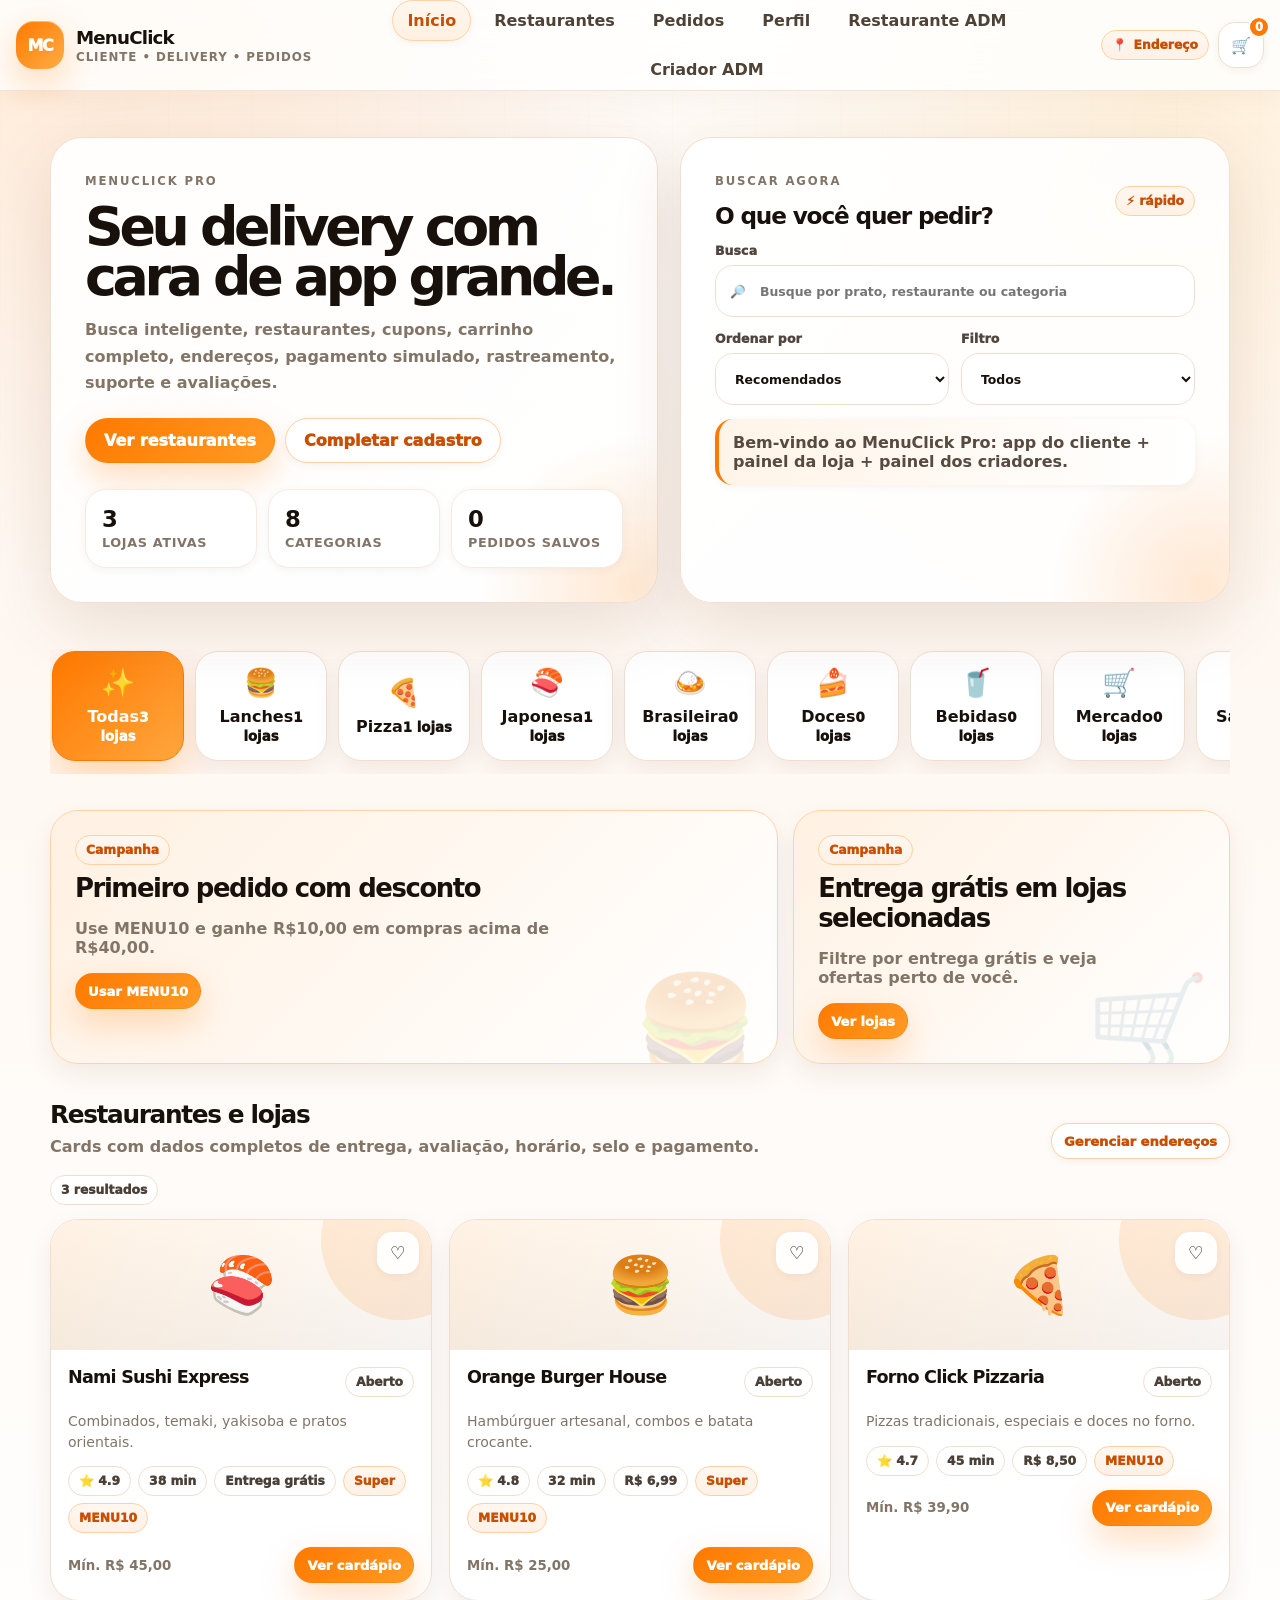
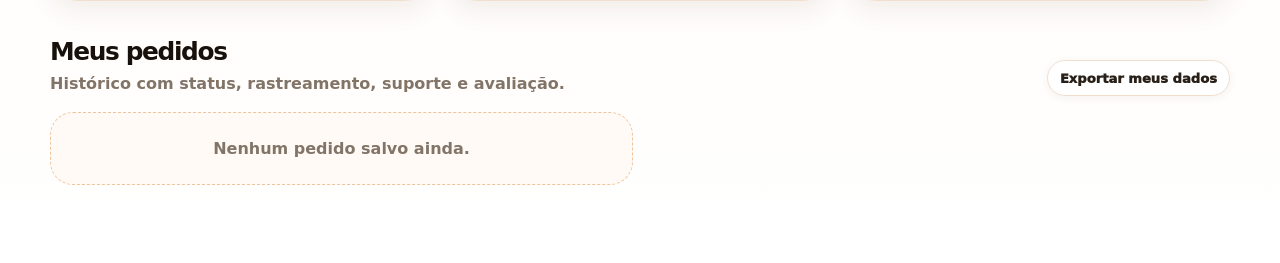
==== commit c6e764b6: "update" ====
--- a/index.html
+++ b/index.html
@@ -1,591 +1,265 @@
-<!doctype html>
-<html lang="pt-br" data-theme="dark">
+<!DOCTYPE html>
+<html lang="pt-BR">
 <head>
-
-  <meta charset="utf-8" />
-  <meta name="viewport" content="width=device-width, initial-scale=1" />
-  <title>MenuClick — Delivery & Catálogo digital na sua cidade</title>
-  <meta name="description" content="MenuClick conecta clientes e estabelecimentos com uma experiência moderna. Peça por WhatsApp e cresça sua loja com um painel simples."/>
-  <meta name="theme-color" content="#0b0f14"/>
-  <link rel="preconnect" href="https://fonts.googleapis.com">
-  <link rel="preconnect" href="https://fonts.gstatic.com" crossorigin>
-  <link href="https://fonts.googleapis.com/css2?family=Plus+Jakarta+Sans:wght@400;600;700;800&display=swap" rel="stylesheet">
-  <style>
-    :root{
-      --bg: #0b0f14;
-      --bg2:#0a0d12;
-      --card:#111827cc;
-      --card2:#0f172acc;
-      --text:#eaf2ff;
-      --muted:#a7b3c7;
-      --border: rgba(255,255,255,.10);
-      --shadow: 0 22px 70px rgba(0,0,0,.55);
-      --accent:#ff6a1a;
-      --accent2:#ff8b2c;
-      --good:#34d399;
-      --warn:#fbbf24;
-      --radius:18px;
-      --radius2:28px;
-      --max: 1160px;
-    }
-    html[data-theme="light"]{
-      --bg:#f7f9ff;
-      --bg2:#eef2ff;
-      --card: rgba(255,255,255,.85);
-      --card2: rgba(255,255,255,.92);
-      --text:#0b1220;
-      --muted:#46556d;
-      --border: rgba(11,18,32,.10);
-      --shadow: 0 22px 70px rgba(10,15,20,.18);
-    }
-    *{box-sizing:border-box}
-    body{
-      margin:0;
-      font-family:"Plus Jakarta Sans",system-ui,-apple-system,Segoe UI,Roboto,Arial,sans-serif;
-      background: radial-gradient(1100px 700px at 20% 10%, rgba(255,106,26,.28), transparent 60%),
-                  radial-gradient(900px 600px at 85% 25%, rgba(76,130,255,.18), transparent 60%),
-                  linear-gradient(180deg, var(--bg), var(--bg2));
-      color:var(--text);
-      overflow-x:hidden;
-    }
-    a{color:inherit;text-decoration:none}
-    .container{width:100%;max-width:var(--max);margin:0 auto;padding:0 20px}
-    .topbar{
-      position:sticky; top:0; z-index:50;
-      backdrop-filter: blur(14px);
-      background: linear-gradient(180deg, rgba(10,14,20,.72), rgba(10,14,20,.35));
-      border-bottom: 1px solid var(--border);
-    }
-    html[data-theme="light"] .topbar{
-      background: linear-gradient(180deg, rgba(247,249,255,.82), rgba(247,249,255,.55));
-    }
-    .nav{
-      display:flex; align-items:center; justify-content:space-between;
-      padding:14px 0;
-      gap:14px;
-    }
-    .brand{display:flex;align-items:center;gap:12px;min-width:200px}
-    .brand img{width:38px;height:38px;border-radius:12px;box-shadow:0 10px 30px rgba(255,106,26,.25)}
-    .brand strong{font-weight:800;letter-spacing:.2px}
-    .links{display:flex;gap:18px;align-items:center;flex-wrap:wrap;justify-content:center}
-    .links a{font-weight:600;color:var(--muted)}
-    .links a:hover{color:var(--text)}
-    .actions{display:flex;gap:10px;align-items:center;justify-content:flex-end;min-width:240px}
-    .btn{
-      border:1px solid var(--border);
-      padding:10px 14px;
-      border-radius:999px;
-      font-weight:800;
-      cursor:pointer;
-      transition: transform .15s ease, box-shadow .15s ease, background .15s ease, border-color .15s ease;
-      display:inline-flex; align-items:center; gap:10px;
-      user-select:none;
-      background: rgba(255,255,255,.04);
-    }
-    html[data-theme="light"] .btn{background: rgba(255,255,255,.70)}
-    .btn:hover{transform: translateY(-1px); box-shadow: 0 14px 40px rgba(0,0,0,.22); border-color: rgba(255,106,26,.30)}
-    .btn.primary{background: linear-gradient(135deg, var(--accent), var(--accent2)); border-color: rgba(255,106,26,.55); color:#111}
-    .btn.ghost{background: transparent}
-    .iconbtn{
-      width:42px;height:42px; border-radius:999px;
-      display:grid;place-items:center;
-      border:1px solid var(--border);
-      background: rgba(255,255,255,.04);
-      cursor:pointer;
-      transition: transform .15s ease, box-shadow .15s ease;
-    }
-    .iconbtn:hover{transform: translateY(-1px); box-shadow: 0 14px 40px rgba(0,0,0,.20)}
-    .hero{padding:70px 0 30px}
-    .heroGrid{display:grid;grid-template-columns: 1.15fr .85fr;gap:24px;align-items:stretch}
-    @media (max-width: 920px){ .heroGrid{grid-template-columns:1fr;} .actions{min-width:auto} .brand{min-width:auto} }
-    .card{
-      background: linear-gradient(180deg, rgba(255,255,255,.06), rgba(255,255,255,.03));
-      border: 1px solid var(--border);
-      border-radius: var(--radius2);
-      box-shadow: var(--shadow);
-    }
-    html[data-theme="light"] .card{
-      background: linear-gradient(180deg, rgba(255,255,255,.95), rgba(255,255,255,.82));
-    }
-    .heroCopy{padding:34px}
-    .chip{
-      display:inline-flex; gap:10px; align-items:center;
-      padding:8px 12px; border-radius:999px;
-      border:1px solid var(--border);
-      background: rgba(255,255,255,.03);
-      font-weight:800; color:var(--muted);
-    }
-    .hero h1{margin:16px 0 10px; font-size:44px; line-height:1.05; letter-spacing:-.02em}
-    .hero p{margin:0 0 18px; color:var(--muted); font-size:16px; line-height:1.6}
-    .ctaRow{display:flex; gap:12px; flex-wrap:wrap; margin:18px 0 22px}
-    .subRow{display:grid; grid-template-columns: repeat(3, minmax(0,1fr)); gap:12px; margin-top:18px}
-    @media (max-width:720px){ .hero h1{font-size:34px} .subRow{grid-template-columns:1fr;} }
-    .mini{
-      display:flex; gap:12px; align-items:flex-start;
-      padding:14px; border-radius:16px;
-      border:1px solid var(--border);
-      background: rgba(255,255,255,.03);
-    }
-    html[data-theme="light"] .mini{background: rgba(255,255,255,.55)}
-    .mini b{display:block}
-    .mini span{color:var(--muted); font-size:13px; line-height:1.45}
-    .bubble{width:40px;height:40px;border-radius:14px; display:grid; place-items:center;
-      background: rgba(255,106,26,.16); border:1px solid rgba(255,106,26,.35)}
-    .heroVisual{position:relative; padding:18px}
-    .phone{
-      height: 100%;
-      min-height: 420px;
-      border-radius: 26px;
-      overflow:hidden;
-      border:1px solid var(--border);
-      background:
-        radial-gradient(900px 500px at 50% 0%, rgba(255,106,26,.28), transparent 60%),
-        radial-gradient(700px 420px at 70% 30%, rgba(76,130,255,.22), transparent 60%),
-        linear-gradient(180deg, rgba(17,24,39,.65), rgba(17,24,39,.28));
-      position:relative;
-    }
-    html[data-theme="light"] .phone{
-      background:
-        radial-gradient(900px 500px at 50% 0%, rgba(255,106,26,.22), transparent 60%),
-        radial-gradient(700px 420px at 70% 30%, rgba(76,130,255,.18), transparent 60%),
-        linear-gradient(180deg, rgba(255,255,255,.85), rgba(255,255,255,.55));
-    }
-    .phoneTop{display:flex;align-items:center;justify-content:space-between;padding:16px 16px 10px}
-    .pill{padding:8px 10px;border-radius:999px;border:1px solid var(--border);background:rgba(255,255,255,.04);font-weight:800;font-size:12px;color:var(--muted)}
-    .slides{padding:8px 14px 14px}
-    .slide{
-      border-radius: 20px;
-      border:1px solid var(--border);
-      overflow:hidden;
-      height: 220px;
-      position:relative;
-      background: linear-gradient(135deg, rgba(255,106,26,.22), rgba(76,130,255,.18));
-    }
-    .slide::before{
-      content:"";
-      position:absolute; inset:0;
-      background:
-        radial-gradient(220px 220px at 20% 50%, rgba(255,106,26,.55), transparent 60%),
-        radial-gradient(260px 260px at 85% 45%, rgba(0,0,0,.55), transparent 70%),
-        linear-gradient(180deg, rgba(0,0,0,.20), rgba(0,0,0,.55));
-      opacity:.9;
-    }
-    html[data-theme="light"] .slide::before{
-      background:
-        radial-gradient(220px 220px at 20% 50%, rgba(255,106,26,.35), transparent 60%),
-        radial-gradient(260px 260px at 85% 45%, rgba(0,0,0,.18), transparent 70%),
-        linear-gradient(180deg, rgba(255,255,255,.08), rgba(0,0,0,.20));
-      opacity:1;
-    }
-    .slideInner{position:absolute; inset:0; padding:18px; display:flex; flex-direction:column; justify-content:flex-end; gap:6px}
-    .badge{display:inline-flex; align-items:center; gap:8px; width:max-content;
-      padding:6px 10px; border-radius:999px; font-weight:900; font-size:12px;
-      border:1px solid rgba(255,255,255,.18); background: rgba(255,255,255,.06)}
-    .stitle{font-size:22px; font-weight:900; letter-spacing:-.01em}
-    .ssub{color:var(--muted); font-weight:600; font-size:13px}
-    .dots{display:flex; gap:8px; justify-content:center; padding:10px 0 0}
-    .dot{width:8px;height:8px;border-radius:999px;border:1px solid var(--border);opacity:.7}
-    .dot.active{background:var(--accent);border-color:rgba(255,106,26,.55);opacity:1}
-    .catGrid{display:grid;grid-template-columns: repeat(3, minmax(0,1fr));gap:10px; padding:14px}
-    .cat{
-      border:1px solid var(--border);
-      border-radius:16px;
-      padding:12px;
-      background: rgba(255,255,255,.03);
-      display:flex; align-items:center; gap:10px;
-      transition: transform .15s ease, border-color .15s ease;
-    }
-    html[data-theme="light"] .cat{background: rgba(255,255,255,.55)}
-    .cat:hover{transform: translateY(-1px); border-color: rgba(255,106,26,.35)}
-    .cat i{width:32px;height:32px;border-radius:12px; display:grid; place-items:center;
-      background: rgba(255,106,26,.16); border:1px solid rgba(255,106,26,.35); font-style:normal}
-    .cat div{font-weight:900}
-    .cat small{display:block;color:var(--muted);font-weight:700;margin-top:2px}
-    .section{padding:46px 0}
-    .sectionHead{display:flex;align-items:flex-end;justify-content:space-between;gap:18px;margin-bottom:18px}
-    .sectionHead h2{margin:0;font-size:28px;letter-spacing:-.01em}
-    .sectionHead p{margin:0;color:var(--muted);max-width:640px;line-height:1.6}
-    .grid3{display:grid;grid-template-columns:repeat(3,minmax(0,1fr));gap:14px}
-    @media (max-width:900px){.grid3{grid-template-columns:1fr}}
-    .feature{padding:18px;border-radius:18px;border:1px solid var(--border);background: rgba(255,255,255,.03)}
-    html[data-theme="light"] .feature{background: rgba(255,255,255,.55)}
-    .feature h3{margin:10px 0 6px;font-size:16px}
-    .feature p{margin:0;color:var(--muted);line-height:1.55}
-    .kpis{display:grid;grid-template-columns:repeat(4,minmax(0,1fr));gap:12px}
-    @media (max-width:900px){.kpis{grid-template-columns:repeat(2,minmax(0,1fr));}}
-    .kpi{padding:16px;border-radius:18px;border:1px solid var(--border);background: rgba(255,255,255,.03)}
-    html[data-theme="light"] .kpi{background: rgba(255,255,255,.55)}
-    .kpi b{font-size:20px}
-    .kpi span{display:block;color:var(--muted);margin-top:6px;font-weight:700;font-size:13px}
-    .split{display:grid;grid-template-columns:1.05fr .95fr;gap:14px;align-items:stretch}
-    @media (max-width:900px){.split{grid-template-columns:1fr}}
-    .pricing{padding:22px}
-    .priceTop{display:flex;align-items:flex-start;justify-content:space-between;gap:14px}
-    .priceTop h3{margin:0;font-size:20px}
-    .priceTop p{margin:6px 0 0;color:var(--muted);line-height:1.55}
-    .priceTag{padding:10px 12px;border-radius:16px;border:1px solid rgba(255,106,26,.35);background: rgba(255,106,26,.12);font-weight:900}
-    .list{margin:14px 0 0;padding:0;list-style:none;display:grid;gap:10px}
-    .list li{display:flex;gap:10px;align-items:flex-start;color:var(--muted);font-weight:700}
-    .list li .ok{color:var(--good);font-weight:900}
-    .reviews{display:grid;grid-template-columns:repeat(3,minmax(0,1fr));gap:14px}
-    @media (max-width:900px){.reviews{grid-template-columns:1fr}}
-    .review{padding:18px;border-radius:18px;border:1px solid var(--border);background: rgba(255,255,255,.03)}
-    html[data-theme="light"] .review{background: rgba(255,255,255,.55)}
-    .stars{color:var(--warn);letter-spacing:1px}
-    .review p{margin:10px 0 0;color:var(--muted);line-height:1.55}
-    .faq{display:grid;gap:10px}
-    details{border:1px solid var(--border);border-radius:16px;background: rgba(255,255,255,.03);padding:14px}
-    html[data-theme="light"] details{background: rgba(255,255,255,.55)}
-    summary{cursor:pointer;font-weight:900}
-    details p{margin:10px 0 0;color:var(--muted);line-height:1.55}
-    .footer{padding:34px 0 26px;border-top:1px solid var(--border);margin-top:24px}
-    .footGrid{display:grid;grid-template-columns: 1.2fr .8fr .8fr;gap:16px}
-    @media (max-width:900px){.footGrid{grid-template-columns:1fr}}
-    .muted{color:var(--muted);line-height:1.6}
-    .pillLink{display:inline-flex;align-items:center;gap:10px;padding:10px 12px;border-radius:999px;border:1px solid var(--border);background: rgba(255,255,255,.03);font-weight:900;margin-top:10px}
-    html[data-theme="light"] .pillLink{background: rgba(255,255,255,.65)}
-    .floatingWA{
-      position:fixed;right:18px;bottom:18px;z-index:60;
-      display:flex;align-items:center;gap:10px;
-      padding:12px 14px;border-radius:999px;
-      background: linear-gradient(135deg, var(--accent), var(--accent2));
-      color:#111;font-weight:900;
-      box-shadow: 0 18px 45px rgba(0,0,0,.35);
-    }
-    .floatingWA span{background: rgba(255,255,255,.55);width:34px;height:34px;border-radius:999px;display:grid;place-items:center}
-    .reveal{opacity:0; transform: translateY(14px); transition: opacity .6s ease, transform .6s ease}
-    .reveal.show{opacity:1; transform:none}
-  </style>
+  <meta charset="UTF-8" />
+  <meta name="viewport" content="width=device-width, initial-scale=1.0, maximum-scale=1.0" />
+  <meta name="theme-color" content="#ff7900" />
+  <title>MenuClick | App do Cliente</title>
+  <link rel="stylesheet" href="shared.css" />
 </head>
 <body>
   <header class="topbar">
-    <div class="container nav">
-      <a class="brand" href="#top" aria-label="MenuClick">
-        <img id="logoImg" src="./assets/logo.png" alt="MenuClick"/>
-        <strong>MenuClick</strong>
+    <div class="topbar-inner">
+      <a class="brand" href="index.html">
+        <div class="logo">MC</div>
+        <div><h1>MenuClick</h1><p>cliente • delivery • pedidos</p></div>
       </a>
-
-      <nav class="links" aria-label="Navegação">
-        <a href="#como">Como funciona</a>
-        <a href="#lojistas">Seja parceiro</a>
-        <a href="#duvidas">Dúvidas</a>
+      <nav class="nav">
+        <a class="active" href="#inicio">Início</a>
+        <a href="#restaurantes">Restaurantes</a>
+        <a href="#pedidos">Pedidos</a>
+        <button data-open-profile>Perfil</button>
+        <a href="restaurante-admin.html">Restaurante ADM</a>
+        <a href="criador-admin.html">Criador ADM</a>
       </nav>
-
-      <div class="actions">
-        <a class="btn ghost" href="https://wa.me/5535997814774?text=Olá!%20Gostaria%20de%20uma%20consultoria%20gratuita%20com%20um%20especialista." target="_blank" rel="noreferrer">💬 Falar com especialista</a>
-        <button class="iconbtn" id="themeBtn" aria-label="Alternar tema" title="Alternar tema">🌙</button>
+      <div class="top-actions">
+        <button class="pill orange" data-open-address>📍 <span id="topAddress">Endereço</span></button>
+        <button class="icon-btn" data-open-cart aria-label="Abrir carrinho">🛒 <span class="count" id="cartCount">0</span></button>
       </div>
     </div>
   </header>
 
-  <main id="top">
+  <main class="app-shell" id="inicio">
     <section class="hero">
-      <div class="container heroGrid">
-        <div class="card heroCopy reveal">
-          <div class="chip">⚡ Rápido • Seguro • Simples</div>
-          <h1>🚀 A plataforma de delivery da sua cidade</h1>
-          <p>Conectamos <b>clientes</b> e <b>estabelecimentos</b> com uma experiência moderna — e o pedido vai direto pro WhatsApp, do jeito mais simples.</p>
-
-          <div class="ctaRow">
-            <a class="btn primary" href="https://wa.me/5535997814774?text=Olá!%20Vi%20o%20site%20da%20MenuClick%20e%20gostaria%20de%20solicitar%20um%20orçamento%20personalizado%20para%20o%20meu%20projeto." target="_blank" rel="noreferrer">🍔 Fazer pedido</a>
-            <a class="btn" href="https://wa.me/5535997814774?text=Olá!%20Quero%20transformar%20minha%20presença%20digital%20com%20a%20MenuClick." target="_blank" rel="noreferrer">🏪 Quero vender</a>
-          </div>
-
-          <div class="subRow">
-            <div class="mini">
-              <div class="bubble">⚡</div>
-              <div><b>Pedido em 1 clique</b><span>Fluxo simples e rápido para o cliente.</span></div>
+      <div class="container hero-grid">
+        <div class="hero-card">
+          <p class="eyebrow">MenuClick Pro</p>
+          <h2>Seu delivery com cara de app grande.</h2>
+          <p>Busca inteligente, restaurantes, cupons, carrinho completo, endereços, pagamento simulado, rastreamento, suporte e avaliações.</p>
+          <div class="hero-actions">
+            <a class="btn" href="#restaurantes">Ver restaurantes</a>
+            <button class="btn secondary" data-open-profile>Completar cadastro</button>
+          </div>
+          <div class="stat-grid">
+            <div class="stat"><strong id="statStores">0</strong><span>lojas ativas</span></div>
+            <div class="stat"><strong id="statCats">0</strong><span>categorias</span></div>
+            <div class="stat"><strong id="statOrders">0</strong><span>pedidos salvos</span></div>
+          </div>
+        </div>
+        <div class="hero-card search-card">
+          <div class="row between">
+            <div>
+              <p class="eyebrow">Buscar agora</p>
+              <h3 style="margin:0;font-size:1.45rem;letter-spacing:-.05em">O que você quer pedir?</h3>
             </div>
-            <div class="mini">
-              <div class="bubble">🧾</div>
-              <div><b>Painel do parceiro</b><span>Produtos, categorias e vitrine em um lugar só.</span></div>
-            </div>
-            <div class="mini">
-              <div class="bubble">🛡️</div>
-              <div><b>Aprovação segura</b><span>Checagem básica antes de liberar o painel.</span></div>
-            </div>
-          </div>
-        </div>
-
-        <div class="card heroVisual reveal">
-          <div class="phone">
-            <div class="phoneTop">
-              <div class="pill">Destaques do dia</div>
-              <div class="pill" id="slideTag">Restaurantes</div>
-            </div>
-
-            <div class="slides">
-              <div class="slide" id="slideBox" aria-label="Banner rotativo">
-                <div class="slideInner">
-                  <div class="badge" id="slideBadge">🍔 Restaurantes</div>
-                  <div class="stitle" id="slideTitle">Promoções e combos do dia</div>
-                  <div class="ssub" id="slideSub">Descubra novidades perto de você.</div>
-                </div>
-              </div>
-              <div class="dots" id="dots"></div>
-            </div>
-
-            <div class="catGrid" aria-label="Categorias">
-              <div class="cat"><i>🍔</i><div>Restaurantes<small>Combos e pratos</small></div></div>
-              <div class="cat"><i>🛒</i><div>Mercados<small>Itens do dia</small></div></div>
-              <div class="cat"><i>💊</i><div>Farmácia<small>Cuidados</small></div></div>
-              <div class="cat"><i>🥤</i><div>Bebidas<small>Geladas</small></div></div>
-              <div class="cat"><i>🍦</i><div>Sorveterias<small>Sobremesas</small></div></div>
-              <div class="cat"><i>🐾</i><div>Petshop<small>Seu pet</small></div></div>
-            </div>
-          </div>
-        </div>
-
-      </div>
-    </section>
-
-    <section class="section" id="como">
-      <div class="container">
-        <div class="sectionHead reveal">
-          <div>
-            <h2>Como funciona</h2>
-            <p>Um caminho bem simples para o cliente — e um painel direto para quem vende.</p>
-          </div>
-        </div>
-
-        <div class="grid3">
-          <div class="feature reveal">
-            <div class="bubble">1</div>
-            <h3>O cliente escolhe</h3>
-            <p>Categorias e vitrine organizadas. O foco é rapidez, sem complicação.</p>
-          </div>
-          <div class="feature reveal">
-            <div class="bubble">2</div>
-            <h3>O pedido é enviado</h3>
-            <p>O cliente confirma e o pedido vai para o WhatsApp (fluxo leve e rápido).</p>
-          </div>
-          <div class="feature reveal">
-            <div class="bubble">3</div>
-            <h3>O lojista gerencia</h3>
-            <p>No painel, o parceiro edita produtos, fotos e informações da loja.</p>
-          </div>
-        </div>
-
-        <div style="height:14px"></div>
-
-        <div class="kpis">
-          <div class="kpi reveal"><b>+Vendas</b><span>Vitrine organizada para converter melhor</span></div>
-          <div class="kpi reveal"><b>+Velocidade</b><span>Menos passos até finalizar o pedido</span></div>
-          <div class="kpi reveal"><b>+Confiança</b><span>Aprovação básica antes de liberar o painel</span></div>
-          <div class="kpi reveal"><b>+Suporte</b><span>Atendimento rápido via WhatsApp</span></div>
-        </div>
-      </div>
-    </section>
-
-    <section class="section" id="lojistas">
-      <div class="container split">
-        <div class="card pricing reveal">
-          <div class="priceTop">
-            <div>
-              <h3>Para lojistas</h3>
-              <p>Comece com uma vitrine profissional e controle total do seu catálogo.</p>
-            </div>
-            <div class="priceTag">Parceiro fundador</div>
-          </div>
-
-          <ul class="list">
-            <li><span class="ok">✔</span> Cadastro rápido e análise em até <b>24h</b></li>
-            <li><span class="ok">✔</span> Painel para editar <b>produtos, fotos, categorias</b></li>
-            <li><span class="ok">✔</span> Apoio para configurar vitrine e promoções</li>
-            <li><span class="ok">✔</span> Atendimento via WhatsApp para acelerar aprovação</li>
-          </ul>
-
-          <div style="height:14px"></div>
-
-          <div class="ctaRow">
-            <a class="btn primary" href="https://wa.me/5535997814774?text=Olá!%20Quero%20transformar%20minha%20presença%20digital%20com%20a%20MenuClick." target="_blank" rel="noreferrer">🚀 Quero ser parceiro</a>
-            <a class="btn" href="https://wa.me/5535997814774?text=Olá!%20Gostaria%20de%20uma%20consultoria%20gratuita%20com%20um%20especialista." target="_blank" rel="noreferrer">📞 Tirar dúvidas</a>
-          </div>
-
-          <p class="muted" style="margin:0">* Você pode ajustar preços e regras depois. A prioridade agora é colocar os primeiros parceiros no ar.</p>
-        </div>
-
-        <div class="card pricing reveal">
-          <h3 style="margin:0 0 8px">Primeiros 10 parceiros com taxa especial</h3>
-          <p class="muted" style="margin:0 0 14px">Oferta de lançamento para iniciar a base na sua cidade com força.</p>
-
-          <div class="grid3" style="grid-template-columns:1fr;gap:12px">
-            <div class="feature">
-              <div class="bubble">💸</div>
-              <h3 style="margin:10px 0 6px">Taxa de lançamento</h3>
-              <p>Condição diferenciada para os primeiros parceiros que entrarem e publicarem a vitrine.</p>
-            </div>
-            <div class="feature">
-              <div class="bubble">📈</div>
-              <h3 style="margin:10px 0 6px">Setup assistido</h3>
-              <p>Ajudamos a organizar categorias e fotos para a loja ficar “top” desde o dia 1.</p>
-            </div>
-            <div class="feature">
-              <div class="bubble">🏷️</div>
-              <h3 style="margin:10px 0 6px">Destaque na vitrine</h3>
-              <p>Parceiros fundadores aparecem em destaque na fase inicial.</p>
-            </div>
-          </div>
+            <span class="badge orange">⚡ rápido</span>
+          </div>
+          <label class="field full">
+            Busca
+            <div class="input-wrap"><span>🔎</span><input id="searchInput" class="input icon" placeholder="Busque por prato, restaurante ou categoria" /></div>
+          </label>
+          <div class="form-grid">
+            <label class="field">Ordenar por
+              <select id="sortSelect" class="select">
+                <option value="recommended">Recomendados</option>
+                <option value="deliveryTime">Menor tempo</option>
+                <option value="deliveryFee">Menor entrega</option>
+                <option value="rating">Melhor avaliação</option>
+                <option value="minOrder">Menor pedido mínimo</option>
+              </select>
+            </label>
+            <label class="field">Filtro
+              <select id="quickFilter" class="select">
+                <option value="all">Todos</option>
+                <option value="open">Abertos agora</option>
+                <option value="free">Entrega grátis</option>
+                <option value="coupon">Com cupom</option>
+                <option value="super">Super lojas</option>
+              </select>
+            </label>
+          </div>
+          <div class="notice" id="noticeBox">Configure avisos no painel dos criadores.</div>
         </div>
       </div>
     </section>
 
     <section class="section">
       <div class="container">
-        <div class="sectionHead reveal">
-          <div>
-            <h2>O que as pessoas acham</h2>
-            <p>Exemplos de avaliações para deixar o site com cara de produto real. Depois você pode trocar pelos seus depoimentos.</p>
-          </div>
-        </div>
-
-        <div class="reviews">
-          <div class="review reveal">
-            <div class="stars">★★★★★</div>
-            <b>“Rápido e bonito.”</b>
-            <p>“Gostei porque é simples e o pedido vai direto pro WhatsApp.”</p>
-            <div class="muted" style="margin-top:10px;font-weight:800">— Marina</div>
-          </div>
-          <div class="review reveal">
-            <div class="stars">★★★★★</div>
-            <b>“Cara de app de verdade.”</b>
-            <p>“A vitrine ficou organizada e ficou fácil de entender.”</p>
-            <div class="muted" style="margin-top:10px;font-weight:800">— Lucas</div>
-          </div>
-          <div class="review reveal">
-            <div class="stars">★★★★☆</div>
-            <b>“Bem prático.”</b>
-            <p>“O atendimento no WhatsApp respondeu rápido e ajudou bastante.”</p>
-            <div class="muted" style="margin-top:10px;font-weight:800">— Camila</div>
-          </div>
-        </div>
-      </div>
-    </section>
-
-    <section class="section" id="duvidas">
+        <div class="category-strip" id="categoryStrip"></div>
+      </div>
+    </section>
+
+    <section class="section">
+      <div class="container banner-grid" id="bannerGrid"></div>
+    </section>
+
+    <section class="section" id="restaurantes">
       <div class="container">
-        <div class="sectionHead reveal">
-          <div>
-            <h2>Dúvidas rápidas</h2>
-            <p>As perguntas que mais ajudam na conversão (cliente e lojista).</p>
-          </div>
-        </div>
-
-        <div class="faq">
-          <details class="reveal">
-            <summary>Como faço um pedido?</summary>
-            <p>Toque em <b>Fazer pedido</b> e você vai direto pro WhatsApp. Você manda a mensagem e combina com o estabelecimento.</p>
-          </details>
-          <details class="reveal">
-            <summary>Como viro parceiro?</summary>
-            <p>Clique em <b>Quero vender</b>. A gente orienta o cadastro e a sua loja entra em análise (até 24h).</p>
-          </details>
-          <details class="reveal">
-            <summary>O painel serve para quê?</summary>
-            <p>Para atualizar informações da loja, categorias e cadastrar produtos com fotos — sem precisar programar.</p>
-          </details>
-        </div>
-      </div>
-    </section>
-
-    <footer class="footer">
-      <div class="container footGrid">
-        <div>
-          <div class="brand" style="margin-bottom:10px">
-            <img id="logoFoot" src="./assets/logo.png" alt="MenuClick"/>
-            <strong>MenuClick</strong>
-          </div>
-          <div class="muted">Delivery e catálogo digital para sua cidade. Experiência rápida, bonita e simples.</div>
-          <a class="pillLink" href="https://wa.me/5535997814774" target="_blank" rel="noreferrer">💬 Falar no WhatsApp</a>
-          <div class="muted" style="margin-top:10px">© <span id="year"></span> MenuClick • Todos os direitos reservados.</div>
-        </div>
-        <div>
-          <b>Atalhos</b>
-          <div style="height:10px"></div>
-          <div class="muted"><a href="#como">Como funciona</a></div>
-          <div class="muted"><a href="#lojistas">Seja parceiro</a></div>
-          <div class="muted"><a href="#duvidas">Dúvidas</a></div>
-        </div>
-        <div>
-          <b>Suporte</b>
-          <div style="height:10px"></div>
-          <div class="muted">Horário: 08:00 – 21:00</div>
-          <div class="muted">Resposta rápida via WhatsApp</div>
-          <div style="height:10px"></div>
-          <a class="btn primary" href="https://wa.me/5535997814774?text=Olá!%20Gostaria%20de%20uma%20consultoria%20gratuita%20com%20um%20especialista." target="_blank" rel="noreferrer">📞 Consultoria gratuita</a>
-        </div>
-      </div>
-    </footer>
+        <div class="section-head">
+          <div><h3>Restaurantes e lojas</h3><p>Cards com dados completos de entrega, avaliação, horário, selo e pagamento.</p></div>
+          <div class="row"><button class="btn secondary sm" data-open-address>Gerenciar endereços</button></div>
+        </div>
+        <div class="filters" id="activeFilters"></div>
+        <div class="restaurant-grid" id="restaurantGrid"></div>
+      </div>
+    </section>
+
+    <section class="section" id="pedidos">
+      <div class="container">
+        <div class="section-head">
+          <div><h3>Meus pedidos</h3><p>Histórico com status, rastreamento, suporte e avaliação.</p></div>
+          <button class="btn ghost sm" id="exportMyData">Exportar meus dados</button>
+        </div>
+        <div class="grid cols-2" id="ordersGrid"></div>
+      </div>
+    </section>
   </main>
 
-  <a class="floatingWA" href="https://wa.me/5535997814774" target="_blank" rel="noreferrer" aria-label="WhatsApp">
-    <span>💬</span> WhatsApp
-  </a>
-
-  <script>
-    // Year
-    document.getElementById("year").textContent = new Date().getFullYear();
-
-    // Theme toggle (persist)
-    const THEME_KEY="mc_theme";
-    const htmlEl=document.documentElement;
-    const themeBtn=document.getElementById("themeBtn");
-    const logoImg=document.getElementById("logoImg");
-    const logoFoot=document.getElementById("logoFoot");
-
-    function setTheme(theme){
-      htmlEl.setAttribute("data-theme", theme);
-      localStorage.setItem(THEME_KEY, theme);
-      themeBtn.textContent = theme==="dark" ? "🌙" : "☀️";
-      // if you ever add a different light logo, swap here:
-      const logoSrc = theme==="dark" ? "./assets/logo.png" : "./assets/logo.png";
-      logoImg.src = logoSrc;
-      logoFoot.src = logoSrc;
-    }
-    const saved = localStorage.getItem(THEME_KEY);
-    setTheme(saved || "dark");
-    themeBtn.addEventListener("click", ()=> setTheme(htmlEl.getAttribute("data-theme")==="dark" ? "light" : "dark"));
-
-    // Simple reveal animations
-    const obs = new IntersectionObserver((entries)=>{
-      entries.forEach(e=>{ if(e.isIntersecting) e.target.classList.add("show"); });
-    }, {threshold:.12});
-    document.querySelectorAll(".reveal").forEach(el=>obs.observe(el));
-
-    // Hero mini carousel (no images needed)
-    const slides = [
-      { tag:"Restaurantes", badge:"🍔 Restaurantes", title:"Promoções e combos do dia", sub:"Descubra novidades perto de você." },
-      { tag:"Mercados", badge:"🛒 Mercados", title:"Compras rápidas no delivery", sub:"Itens essenciais sem sair de casa." },
-      { tag:"Bebidas", badge:"🥤 Bebidas", title:"Geladas chegando em minutos", sub:"Praticidade para qualquer ocasião." },
-      { tag:"Farmácia", badge:"💊 Farmácia", title:"Cuidados do dia a dia", sub:"Encontre o que precisa com facilidade." },
-      { tag:"Petshop", badge:"🐾 Petshop", title:"Tudo pro seu pet", sub:"Ração, cuidados e mais." },
-    ];
-    let idx=0;
-    const dotsEl=document.getElementById("dots");
-    const slideTag=document.getElementById("slideTag");
-    const slideBadge=document.getElementById("slideBadge");
-    const slideTitle=document.getElementById("slideTitle");
-    const slideSub=document.getElementById("slideSub");
-
-    function renderDots(){
-      dotsEl.innerHTML="";
-      slides.forEach((_,i)=>{
-        const d=document.createElement("div");
-        d.className="dot"+(i===idx?" active":"");
-        d.addEventListener("click", ()=>{ idx=i; paint(); });
-        dotsEl.appendChild(d);
-      });
-    }
-    function paint(){
-      const s=slides[idx];
-      slideTag.textContent=s.tag;
-      slideBadge.textContent=s.badge;
-      slideTitle.textContent=s.title;
-      slideSub.textContent=s.sub;
-      renderDots();
-    }
-    paint();
-    setInterval(()=>{ idx=(idx+1)%slides.length; paint(); }, 4200);
-  </script>
+  <nav class="mobile-bottom">
+    <a href="#inicio" class="active"><b>🏠</b>Início</a>
+    <a href="#restaurantes"><b>🍽️</b>Lojas</a>
+    <button data-open-cart><b>🛒</b>Carrinho</button>
+    <button data-open-profile><b>👤</b>Perfil</button>
+  </nav>
+
+  <div class="drawer" id="cartDrawer">
+    <div class="overlay" data-close></div>
+    <aside class="drawer-panel">
+      <button class="close-x" data-close>×</button>
+      <h2 style="margin:0 0 4px;letter-spacing:-.05em">Sacola</h2>
+      <p style="margin:0 0 16px;color:var(--muted);font-weight:700" id="cartStoreName">Nenhum restaurante selecionado.</p>
+      <div id="cartItems"></div>
+      <div class="grid" style="margin-top:14px">
+        <div class="form-grid">
+          <label class="field">Cupom
+            <input class="input" id="couponInput" placeholder="MENU10" />
+          </label>
+          <label class="field">Gorjeta
+            <input class="input" id="tipInput" type="number" min="0" step="1" placeholder="0" />
+          </label>
+        </div>
+        <div class="form-grid">
+          <label class="field">Entrega/retirada
+            <select id="modeInput" class="select">
+              <option value="delivery">Receber em casa</option>
+              <option value="pickup">Retirar no local</option>
+            </select>
+          </label>
+          <label class="field">Agendar
+            <input id="scheduleInput" class="input" type="datetime-local" />
+          </label>
+        </div>
+        <div class="form-grid">
+          <label class="field">Pagamento
+            <select id="paymentInput" class="select">
+              <option value="pix">Pix</option>
+              <option value="credit">Cartão de crédito</option>
+              <option value="debit">Cartão de débito</option>
+              <option value="cash">Dinheiro</option>
+              <option value="vr">Vale-refeição</option>
+              <option value="wallet">Carteira digital</option>
+            </select>
+          </label>
+          <label class="field">Troco para
+            <input id="changeInput" class="input" placeholder="Ex.: 100,00" />
+          </label>
+        </div>
+        <label class="field">CPF na nota
+          <input id="cpfNotaInput" class="input" placeholder="000.000.000-00" />
+        </label>
+        <label class="field">Observação do pedido
+          <textarea id="orderNoteInput" class="textarea" placeholder="Ex.: entregar na portaria, sem contato..."></textarea>
+        </label>
+        <div class="total-box" id="totalsBox"></div>
+        <button class="btn block" id="checkoutBtn">Finalizar pedido</button>
+      </div>
+    </aside>
+  </div>
+
+  <div class="modal" id="restaurantModal">
+    <div class="overlay" data-close></div>
+    <section class="modal-panel large">
+      <button class="close-x" data-close>×</button>
+      <div id="restaurantDetail"></div>
+    </section>
+  </div>
+
+  <div class="modal" id="productModal">
+    <div class="overlay" data-close></div>
+    <section class="modal-panel">
+      <button class="close-x" data-close>×</button>
+      <div id="productDetail"></div>
+    </section>
+  </div>
+
+  <div class="modal" id="profileModal">
+    <div class="overlay" data-close></div>
+    <section class="modal-panel large">
+      <button class="close-x" data-close>×</button>
+      <div class="section-head"><div><h3>Perfil e privacidade</h3><p>Cadastro completo do cliente, preferências e LGPD.</p></div></div>
+      <form id="profileForm" class="grid">
+        <div class="form-grid three">
+          <label class="field">Nome completo<input name="name" class="input" required /></label>
+          <label class="field">E-mail<input name="email" class="input" type="email" /></label>
+          <label class="field">Telefone/WhatsApp<input name="phone" class="input" /></label>
+          <label class="field">CPF<input name="cpf" class="input" /></label>
+          <label class="field">Nascimento<input name="birthDate" class="input" type="date" /></label>
+          <label class="field">Preferência de contato<select name="contactPreference" class="select"><option value="whatsapp">WhatsApp</option><option value="email">E-mail</option><option value="sms">SMS</option><option value="push">Push</option></select></label>
+        </div>
+        <div class="soft">
+          <div class="row">
+            <label class="switch"><input name="marketing" type="checkbox" /> Receber promoções</label>
+            <label class="switch"><input name="push" type="checkbox" /> Push notification</label>
+            <label class="switch"><input name="sms" type="checkbox" /> SMS</label>
+            <label class="switch"><input name="termsAccepted" type="checkbox" /> Aceito termos e política</label>
+          </div>
+        </div>
+        <div class="row"><button class="btn" type="submit">Salvar perfil</button><button class="btn danger" type="button" id="deleteAccount">Excluir dados locais</button></div>
+      </form>
+      <hr style="border:0;border-top:1px solid var(--line);margin:22px 0" />
+      <div class="section-head"><div><h3>Formas de pagamento salvas</h3><p>Simulação segura: não armazene número completo do cartão em HTML.</p></div><button class="btn secondary sm" id="addPayment">Adicionar forma</button></div>
+      <div id="paymentsList" class="grid cols-2"></div>
+    </section>
+  </div>
+
+  <div class="modal" id="addressModal">
+    <div class="overlay" data-close></div>
+    <section class="modal-panel large">
+      <button class="close-x" data-close>×</button>
+      <div class="section-head"><div><h3>Endereços de entrega</h3><p>CEP, rua, número, bairro, referência, instruções e GPS.</p></div><button class="btn secondary sm" id="useGps">Usar GPS</button></div>
+      <form id="addressForm" class="grid">
+        <input type="hidden" name="id" />
+        <div class="form-grid three">
+          <label class="field">Nome do endereço<input name="label" class="input" placeholder="Casa, trabalho..." /></label>
+          <label class="field">Tipo<select name="type" class="select"><option value="casa">Casa</option><option value="trabalho">Trabalho</option><option value="academia">Academia</option><option value="outro">Outro</option></select></label>
+          <label class="field">CEP<input name="cep" class="input" /></label>
+          <label class="field">Rua<input name="street" class="input" /></label>
+          <label class="field">Número<input name="number" class="input" /></label>
+          <label class="field">Complemento<input name="complement" class="input" /></label>
+          <label class="field">Bairro<input name="neighborhood" class="input" /></label>
+          <label class="field">Cidade<input name="city" class="input" /></label>
+          <label class="field">Estado<input name="state" class="input" /></label>
+          <label class="field full">Referência<input name="reference" class="input" placeholder="Perto de..." /></label>
+          <label class="field full">Instruções<textarea name="instructions" class="textarea"></textarea></label>
+          <label class="field">Latitude<input name="lat" class="input" /></label>
+          <label class="field">Longitude<input name="lng" class="input" /></label>
+          <label class="switch"><input name="isDefault" type="checkbox" /> Tornar padrão</label>
+        </div>
+        <button class="btn" type="submit">Salvar endereço</button>
+      </form>
+      <div id="addressesList" class="grid cols-2" style="margin-top:18px"></div>
+    </section>
+  </div>
+
+  <div class="modal" id="orderModal">
+    <div class="overlay" data-close></div>
+    <section class="modal-panel">
+      <button class="close-x" data-close>×</button>
+      <div id="orderDetail"></div>
+    </section>
+  </div>
+
+  <script src="data.js"></script>
+  <script src="customer.js"></script>
 </body>
 </html>
--- a/shared.css
+++ b/shared.css
@@ -0,0 +1,135 @@
+/* ==========================================================
+   MenuClick UI Pro — identidade visual branco + laranja
+   App do cliente + Painel Restaurante + Painel Criadores
+   ========================================================== */
+:root{
+  --orange:#ff7900;
+  --orange-600:#ec6700;
+  --orange-700:#c84f00;
+  --orange-soft:#fff2e6;
+  --orange-soft-2:#fff8f2;
+  --cream:#fffaf6;
+  --bg:#fff7ef;
+  --surface:#ffffff;
+  --surface-2:#fffdfb;
+  --text:#18110b;
+  --text-2:#382a20;
+  --muted:#827568;
+  --muted-2:#a99b8d;
+  --line:#f0dfcf;
+  --line-2:#f7eadf;
+  --success:#16a34a;
+  --danger:#dc2626;
+  --warning:#f59e0b;
+  --blue:#2563eb;
+  --shadow-xs:0 2px 8px rgba(91,43,0,.06);
+  --shadow-sm:0 10px 26px rgba(91,43,0,.08);
+  --shadow:0 22px 70px rgba(91,43,0,.13);
+  --shadow-strong:0 30px 90px rgba(91,43,0,.2);
+  --radius-xl:32px;
+  --radius-lg:24px;
+  --radius-md:18px;
+  --radius-sm:13px;
+  --max:1180px;
+}
+*{box-sizing:border-box}
+html{scroll-behavior:smooth;text-rendering:optimizeLegibility;-webkit-font-smoothing:antialiased}
+body{
+  margin:0;
+  color:var(--text);
+  font-family:Inter, ui-sans-serif, system-ui, -apple-system, BlinkMacSystemFont, "Segoe UI", Arial, sans-serif;
+  background:
+    radial-gradient(circle at 8% -4%, rgba(255,121,0,.18), transparent 29%),
+    radial-gradient(circle at 92% 4%, rgba(255,183,77,.20), transparent 26%),
+    linear-gradient(180deg,#fff 0%, var(--orange-soft-2) 34%, #fff 100%);
+  min-height:100vh;
+  overflow-x:hidden;
+}
+body:before{
+  content:"";
+  position:fixed;
+  inset:0;
+  pointer-events:none;
+  background-image:linear-gradient(rgba(255,121,0,.035) 1px, transparent 1px),linear-gradient(90deg,rgba(255,121,0,.035) 1px, transparent 1px);
+  background-size:42px 42px;
+  mask-image:linear-gradient(180deg,rgba(0,0,0,.5),transparent 75%);
+  z-index:-1;
+}
+body.lock{overflow:hidden}
+button,input,select,textarea{font:inherit}
+button{cursor:pointer;border:0;background:none;color:inherit}
+button:disabled{cursor:not-allowed;opacity:.55}
+a{text-decoration:none;color:inherit}
+textarea{resize:vertical;min-height:96px}
+img{max-width:100%;display:block}.hidden{display:none!important}.sr{position:absolute;left:-9999px}.full{grid-column:1/-1}
+::selection{background:rgba(255,121,0,.22)}
+.container{width:min(var(--max), calc(100% - 32px));margin:0 auto}.wide{width:min(1360px, calc(100% - 32px));margin:0 auto}
+
+/* Topbar */
+.topbar{position:sticky;top:0;z-index:80;background:rgba(255,255,255,.82);backdrop-filter:blur(22px) saturate(130%);border-bottom:1px solid rgba(240,223,207,.78);box-shadow:0 8px 26px rgba(91,43,0,.04)}
+.topbar-inner{width:min(1360px, calc(100% - 32px));margin:0 auto;display:grid;grid-template-columns:auto 1fr auto;align-items:center;gap:18px;min-height:78px}
+.brand{display:flex;align-items:center;gap:12px;min-width:max-content}.logo{width:48px;height:48px;border-radius:18px;background:linear-gradient(135deg,var(--orange),#ffad45);display:grid;place-items:center;color:#fff;font-weight:1000;box-shadow:0 14px 36px rgba(255,121,0,.28), inset 0 1px 0 rgba(255,255,255,.42);letter-spacing:-1.4px;position:relative;overflow:hidden}.logo:after{content:"";position:absolute;inset:-35%;background:linear-gradient(110deg,transparent 38%,rgba(255,255,255,.34),transparent 62%);transform:translateX(-55%);animation:shine 6s ease-in-out infinite}.brand h1{margin:0;font-size:1.14rem;letter-spacing:-.045em}.brand p{margin:2px 0 0;color:var(--muted);font-size:.74rem;font-weight:850;text-transform:uppercase;letter-spacing:.08em}.nav{display:flex;justify-content:center;gap:8px;flex-wrap:wrap}.nav a,.nav button{padding:10px 14px;border:1px solid transparent;border-radius:999px;font-weight:900;color:#4e4237;transition:.18s ease}.nav a:hover,.nav button:hover,.nav a.active,.nav button.active{background:linear-gradient(180deg,#fff7ef,#fff0e2);border-color:#ffd1a3;color:var(--orange-700);box-shadow:var(--shadow-xs)}
+.top-actions{display:flex;gap:9px;align-items:center}.pill,.badge{display:inline-flex;align-items:center;gap:6px;border-radius:999px;font-size:.77rem;font-weight:950;padding:7px 10px;border:1px solid var(--line);background:#fff;color:#4b4037;white-space:nowrap}.pill.orange,.badge.orange{border-color:#ffd0a1;background:linear-gradient(180deg,#fff7ef,#fff1e6);color:var(--orange-700)}.badge.green{border-color:#bbf7d0;background:#f0fdf4;color:#15803d}.badge.red{border-color:#fecaca;background:#fff1f1;color:#b91c1c}.badge.gray{border-color:#e5e7eb;background:#f9fafb;color:#374151}.badge.blue{border-color:#bfdbfe;background:#eff6ff;color:#1d4ed8}.badge.yellow{border-color:#fde68a;background:#fffbeb;color:#b45309}
+
+/* Buttons */
+.btn{display:inline-flex;align-items:center;justify-content:center;gap:8px;border-radius:999px;background:linear-gradient(135deg,var(--orange),#ff9b25);color:#fff;font-weight:1000;padding:12px 18px;box-shadow:0 14px 34px rgba(255,121,0,.26);transition:.2s ease;border:1px solid rgba(255,121,0,.16);min-height:44px}.btn:hover{transform:translateY(-2px);background:linear-gradient(135deg,var(--orange-600),#ff8d13);box-shadow:0 20px 46px rgba(255,121,0,.3)}.btn:active{transform:translateY(0)}.btn.secondary{background:#fff;color:var(--orange-700);border-color:#ffd0a1;box-shadow:var(--shadow-xs)}.btn.secondary:hover{background:var(--orange-soft)}.btn.ghost{background:#fff;color:#282018;border-color:var(--line);box-shadow:var(--shadow-xs)}.btn.danger{background:linear-gradient(135deg,#dc2626,#f87171)}.btn.success{background:linear-gradient(135deg,#16a34a,#4ade80)}.btn.sm{padding:8px 12px;font-size:.82rem;min-height:36px}.btn.block{width:100%}
+.icon-btn{width:46px;height:46px;border-radius:17px;background:#fff;border:1px solid var(--line);display:grid;place-items:center;font-weight:950;position:relative;box-shadow:var(--shadow-xs);transition:.18s ease}.icon-btn:hover{border-color:#ffc58c;background:var(--orange-soft);transform:translateY(-1px)}.count{position:absolute;right:-7px;top:-7px;min-width:22px;height:22px;border-radius:999px;background:var(--orange);color:#fff;font-size:.72rem;display:grid;place-items:center;border:2px solid #fff;font-weight:1000}
+
+/* Hero / App */
+.app-shell{padding-bottom:60px}.hero{padding:46px 0 28px}.hero-grid{display:grid;grid-template-columns:1.05fr .95fr;gap:22px;align-items:stretch}.hero-card{background:rgba(255,255,255,.86);border:1px solid rgba(240,223,207,.95);box-shadow:var(--shadow);border-radius:var(--radius-xl);padding:34px;position:relative;overflow:hidden;isolation:isolate}.hero-card:before{content:"";position:absolute;inset:auto -140px -150px auto;width:330px;height:330px;border-radius:50%;background:radial-gradient(circle,rgba(255,121,0,.17),transparent 66%);z-index:-1}.hero-card:after{content:"";position:absolute;inset:0;border-radius:inherit;background:linear-gradient(135deg,rgba(255,255,255,.55),transparent 45%);pointer-events:none;z-index:-1}.eyebrow{text-transform:uppercase;letter-spacing:.16em;color:var(--orange-700);font-weight:1000;font-size:.73rem;margin:0 0 11px}.hero h2{font-size:clamp(2.15rem, 4.2vw, 4.35rem);line-height:.92;letter-spacing:-.08em;margin:0 0 16px;max-width:850px}.hero p{color:var(--muted);font-weight:700;line-height:1.65}.hero-actions{display:flex;gap:10px;flex-wrap:wrap;margin-top:22px}.stat-grid{display:grid;grid-template-columns:repeat(3,1fr);gap:11px;margin-top:26px}.stat{background:#fff;border:1px solid var(--line-2);border-radius:21px;padding:16px;box-shadow:var(--shadow-xs)}.stat strong{display:block;font-size:1.42rem;letter-spacing:-.05em}.stat span{color:var(--muted);font-size:.8rem;font-weight:850;text-transform:uppercase;letter-spacing:.05em}.search-card{display:flex;flex-direction:column;gap:14px}
+
+/* Forms */
+.input-wrap{position:relative}.input-wrap span{position:absolute;left:15px;top:50%;transform:translateY(-50%);color:var(--muted)}.input,.select{width:100%;border:1px solid var(--line);background:#fff;border-radius:18px;min-height:52px;padding:0 15px;color:var(--text);outline:none;font-weight:800;box-shadow:inset 0 1px 0 rgba(255,255,255,.8)}.input.icon{padding-left:44px}.textarea{width:100%;border:1px solid var(--line);background:#fff;border-radius:18px;padding:14px 15px;outline:none;font-weight:700;color:var(--text)}.input:focus,.select:focus,.textarea:focus{border-color:#ffbd80;box-shadow:0 0 0 4px rgba(255,121,0,.11)}.form-grid{display:grid;grid-template-columns:repeat(2,1fr);gap:12px}.form-grid.three{grid-template-columns:repeat(3,1fr)}.form-grid .full{grid-column:1/-1}label.field{display:grid;gap:7px;color:#51463d;font-size:.78rem;font-weight:1000;letter-spacing:.01em}label.field small{color:var(--muted);font-weight:750;line-height:1.45}.row{display:flex;gap:10px;align-items:center;flex-wrap:wrap}.row.between{justify-content:space-between}.switch{display:inline-flex;align-items:center;gap:8px;font-weight:900;color:#5f554c}.switch input{width:18px;height:18px;accent-color:var(--orange)}
+
+/* Sections */
+.section{padding:18px 0}.section-head{display:flex;justify-content:space-between;align-items:end;gap:16px;margin-bottom:16px}.section-head h3{margin:0;font-size:1.55rem;letter-spacing:-.055em}.section-head p{margin:6px 0 0;color:var(--muted);font-weight:700;line-height:1.5}.card{background:rgba(255,255,255,.92);border:1px solid var(--line);box-shadow:var(--shadow-sm);border-radius:var(--radius-lg);padding:21px}.soft{background:linear-gradient(180deg,#fffdfb,#fff9f4);border:1px solid var(--line-2);border-radius:21px;padding:16px}.grid{display:grid;gap:14px}.grid.cols-2{grid-template-columns:repeat(2,1fr)}.grid.cols-3{grid-template-columns:repeat(3,1fr)}.grid.cols-4{grid-template-columns:repeat(4,1fr)}.layout{display:grid;grid-template-columns:290px 1fr;gap:18px;align-items:start}.side-panel{position:sticky;top:96px;display:grid;gap:12px}.tabs{display:flex;gap:8px;flex-wrap:wrap}.tab{padding:10px 14px;border-radius:999px;border:1px solid var(--line);background:#fff;font-weight:1000;color:#51473e}.tab.active,.tab:hover{border-color:#ffc28a;background:var(--orange-soft);color:var(--orange-700)}
+.category-strip{display:flex;gap:11px;overflow:auto;padding:2px 2px 13px;scrollbar-width:none}.category-strip::-webkit-scrollbar{display:none}.category-card{min-width:132px;border:1px solid var(--line);background:#fff;border-radius:23px;padding:15px;box-shadow:var(--shadow-sm);font-weight:1000;transition:.18s ease}.category-card:hover{transform:translateY(-2px);border-color:#ffce9a}.category-card span{display:block;font-size:1.7rem;margin-bottom:8px}.category-card.active{background:linear-gradient(135deg,var(--orange),#ffa63d);color:#fff;border-color:var(--orange);box-shadow:0 18px 42px rgba(255,121,0,.28)}
+.banner-grid{display:grid;grid-template-columns:1.25fr .75fr;gap:15px}.banner{border-radius:28px;padding:24px;min-height:156px;background:linear-gradient(135deg,#fff1e2,#fff);border:1px solid #ffd3a8;position:relative;overflow:hidden;box-shadow:var(--shadow-sm)}.banner:after{content:"🍔";position:absolute;right:18px;bottom:-24px;font-size:6.3rem;opacity:.19}.banner.alt:after{content:"🛒"}.banner h3{margin:8px 0 6px;font-size:1.62rem;letter-spacing:-.055em}.banner p{color:var(--muted);font-weight:750;max-width:75%}.notice{border-left:4px solid var(--orange);background:linear-gradient(90deg,#fff4e8,#fff);border-radius:18px;padding:14px;color:#574a40;font-weight:800;box-shadow:var(--shadow-xs)}
+
+/* Restaurant cards */
+.filters{display:flex;gap:8px;flex-wrap:wrap;margin:14px 0}.restaurant-grid{display:grid;grid-template-columns:repeat(3,1fr);gap:17px}.restaurant-card{background:#fff;border:1px solid var(--line);border-radius:28px;box-shadow:var(--shadow-sm);overflow:hidden;transition:.22s ease;position:relative}.restaurant-card:hover{transform:translateY(-4px);box-shadow:var(--shadow);border-color:#ffd1a3}.cover{height:130px;background:linear-gradient(135deg,#fff2e3,#fff);display:flex;align-items:center;justify-content:center;font-size:3.45rem;position:relative;overflow:hidden}.cover:before{content:"";position:absolute;width:160px;height:160px;border-radius:50%;background:rgba(255,121,0,.13);right:-50px;top:-60px}.cover:after{content:"";position:absolute;inset:0;background:linear-gradient(180deg,transparent,rgba(91,43,0,.06))}.restaurant-body{padding:17px}.restaurant-title{display:flex;justify-content:space-between;gap:10px;align-items:flex-start}.restaurant-title h4{margin:0;font-size:1.1rem;letter-spacing:-.045em}.restaurant-body p{color:var(--muted);font-size:.88rem;line-height:1.45}.meta{display:flex;gap:7px;flex-wrap:wrap;margin-top:12px}.heart{position:absolute;top:12px;right:12px;width:42px;height:42px;border-radius:15px;background:rgba(255,255,255,.93);display:grid;place-items:center;border:1px solid rgba(255,255,255,.75);z-index:2;box-shadow:var(--shadow-xs);font-size:1.1rem}.heart.active{color:var(--danger)}.heart:hover{transform:scale(1.04)}
+.menu-grid{display:grid;grid-template-columns:repeat(2,1fr);gap:13px}.item-card{display:grid;grid-template-columns:1fr auto;gap:12px;align-items:start;background:#fff;border:1px solid var(--line);border-radius:22px;padding:15px;transition:.18s ease}.item-card:hover{border-color:#ffc58c;box-shadow:var(--shadow-xs);transform:translateY(-2px)}.item-card.unavailable{opacity:.55}.item-card h4{margin:0 0 5px;letter-spacing:-.035em}.item-card p{margin:0;color:var(--muted);line-height:1.45;font-size:.87rem}.price{font-weight:1000;color:var(--orange-700);margin-top:8px}.photo-bubble{width:74px;height:74px;border-radius:22px;background:var(--orange-soft);display:grid;place-items:center;font-size:2.1rem;box-shadow:inset 0 1px 0 #fff}
+
+/* Modals / Drawers */
+.drawer,.modal{position:fixed;inset:0;z-index:120;display:none}.drawer.open,.modal.open{display:block}.overlay{position:absolute;inset:0;background:rgba(22,12,4,.48);backdrop-filter:blur(6px)}.drawer-panel{position:absolute;right:0;top:0;height:100%;width:min(480px,100%);background:#fff;border-left:1px solid var(--line);box-shadow:-24px 0 72px rgba(0,0,0,.2);padding:24px;overflow:auto}.modal-panel{position:absolute;left:50%;top:50%;transform:translate(-50%,-50%);width:min(780px,calc(100% - 24px));max-height:90vh;overflow:auto;background:#fff;border-radius:30px;border:1px solid var(--line);box-shadow:0 34px 95px rgba(0,0,0,.24);padding:24px}.modal-panel.large{width:min(1000px,calc(100% - 24px))}.close-x{position:absolute;right:17px;top:17px;width:41px;height:41px;border-radius:15px;background:#fff;border:1px solid var(--line);display:grid;place-items:center;font-weight:1000;box-shadow:var(--shadow-xs)}.cart-item{display:grid;grid-template-columns:auto 1fr auto;gap:12px;align-items:center;border-bottom:1px solid var(--line-2);padding:14px 0}.qty{display:flex;align-items:center;gap:8px}.qty button{width:30px;height:30px;border-radius:11px;background:var(--orange-soft);color:var(--orange-700);font-weight:1000}.total-box{background:linear-gradient(180deg,#fff8f1,#fff3e8);border:1px solid #ffd4ad;border-radius:23px;padding:17px;display:grid;gap:10px}.total-line{display:flex;justify-content:space-between;color:#4b4038;font-weight:850}.total-line.final{font-size:1.24rem;color:#111;border-top:1px dashed #efc9a6;padding-top:11px}
+
+/* Timeline / Tables */
+.timeline{display:grid;gap:10px}.step{display:grid;grid-template-columns:32px 1fr;gap:10px;align-items:start}.step-dot{width:30px;height:30px;border-radius:50%;background:#f3f4f6;border:2px solid #e5e7eb;display:grid;place-items:center;font-size:.8rem}.step.done .step-dot{background:var(--success);color:#fff;border-color:var(--success)}.step.active .step-dot{background:var(--orange);color:#fff;border-color:var(--orange)}.step strong{display:block}.step small{color:var(--muted);font-weight:750}.table-wrap{overflow:auto;border:1px solid var(--line);border-radius:21px;background:#fff;box-shadow:var(--shadow-xs)}.table{width:100%;border-collapse:collapse;min-width:800px}.table th,.table td{text-align:left;padding:14px;border-bottom:1px solid var(--line-2);vertical-align:top}.table th{font-size:.75rem;text-transform:uppercase;letter-spacing:.09em;color:var(--muted);background:linear-gradient(180deg,#fff8f1,#fff4ea)}.table tr:last-child td{border-bottom:0}.table tbody tr:hover td{background:#fffdf9}
+
+/* Dashboards */
+.admin-shell{padding:26px 0 84px}.admin-hero{display:grid;grid-template-columns:1fr auto;gap:18px;align-items:center;background:rgba(255,255,255,.9);border:1px solid var(--line);border-radius:30px;padding:24px;box-shadow:var(--shadow);margin:22px 0 18px;position:relative;overflow:hidden}.admin-hero:before{content:"";position:absolute;right:-90px;top:-130px;width:300px;height:300px;border-radius:50%;background:rgba(255,121,0,.12)}.admin-hero h2{margin:0;font-size:2.12rem;letter-spacing:-.07em}.admin-hero p{margin:6px 0 0;color:var(--muted);font-weight:750;line-height:1.5}.admin-view{display:none}.admin-view.active{display:block}.dashboard-grid{display:grid;grid-template-columns:repeat(4,1fr);gap:13px}.metric{background:#fff;border:1px solid var(--line);border-radius:24px;padding:19px;box-shadow:var(--shadow-sm);position:relative;overflow:hidden}.metric:after{content:"";position:absolute;right:-35px;bottom:-45px;width:110px;height:110px;border-radius:50%;background:rgba(255,121,0,.08)}.metric span{color:var(--muted);font-weight:900;font-size:.8rem;text-transform:uppercase;letter-spacing:.07em}.metric strong{display:block;font-size:1.85rem;letter-spacing:-.055em;margin-top:6px}.mini-list{display:grid;gap:10px}.mini-item{display:flex;justify-content:space-between;align-items:center;gap:11px;border:1px solid var(--line);background:#fff;border-radius:18px;padding:13px;box-shadow:var(--shadow-xs)}.mini-item b{letter-spacing:-.02em}.empty{padding:26px;border:1px dashed #efc49c;border-radius:23px;background:#fffaf5;color:var(--muted);font-weight:850;text-align:center}.codebox{white-space:pre-wrap;background:#17130f;color:#fff;border-radius:20px;padding:15px;font-family:ui-monospace, SFMono-Regular, Menlo, Consolas, monospace;font-size:.82rem;overflow:auto;max-height:275px;box-shadow:inset 0 0 0 1px rgba(255,255,255,.06)}.color-dot{width:18px;height:18px;border-radius:50%;display:inline-block;background:var(--orange);vertical-align:middle;border:2px solid #fff;box-shadow:0 0 0 1px #ddd}.kbd{font-family:ui-monospace,Menlo,monospace;background:#f3f4f6;border:1px solid #e5e7eb;border-radius:8px;padding:2px 6px;font-size:.76rem;font-weight:900}
+
+/* Mobile App Navigation */
+.mobile-bottom{display:none;position:fixed;bottom:0;left:0;right:0;z-index:90;background:rgba(255,255,255,.94);border-top:1px solid var(--line);backdrop-filter:blur(16px);padding:8px 10px calc(8px + env(safe-area-inset-bottom));box-shadow:0 -12px 34px rgba(91,43,0,.08)}.mobile-bottom a,.mobile-bottom button{flex:1;display:grid;place-items:center;gap:2px;color:#62584f;font-size:.72rem;font-weight:950}.mobile-bottom b{font-size:1.28rem}.mobile-bottom .active{color:var(--orange-700)}.toast{position:fixed;left:50%;bottom:24px;transform:translateX(-50%) translateY(20px);background:#18110b;color:#fff;border-radius:999px;padding:12px 17px;font-weight:950;box-shadow:0 18px 40px rgba(0,0,0,.25);z-index:999;opacity:0;pointer-events:none;transition:.25s}.toast.show{opacity:1;transform:translateX(-50%) translateY(0)}
+
+@keyframes shine{0%,72%,100%{transform:translateX(-70%) rotate(12deg)}82%{transform:translateX(70%) rotate(12deg)}}
+@media (prefers-reduced-motion:reduce){*{animation:none!important;transition:none!important;scroll-behavior:auto!important}}
+@media (max-width:1100px){.hero-grid,.banner-grid,.layout{grid-template-columns:1fr}.side-panel{position:static}.restaurant-grid{grid-template-columns:repeat(2,1fr)}.dashboard-grid{grid-template-columns:repeat(2,1fr)}.grid.cols-4{grid-template-columns:repeat(2,1fr)}}
+@media (max-width:760px){body{background:#fffaf6}.topbar-inner{grid-template-columns:1fr auto;min-height:66px;width:min(100% - 22px,1360px)}.topbar .nav{display:none}.brand p{display:none}.logo{width:42px;height:42px;border-radius:16px}.top-actions .pill{display:none}.hero{padding:24px 0 12px}.hero-card{padding:22px;border-radius:26px}.stat-grid,.restaurant-grid,.grid.cols-2,.grid.cols-3,.grid.cols-4,.menu-grid,.form-grid,.form-grid.three,.dashboard-grid{grid-template-columns:1fr}.section-head{align-items:start;flex-direction:column}.drawer-panel{width:100%;padding-bottom:96px}.modal-panel{border-radius:24px;padding:19px}.mobile-bottom{display:flex}.admin-hero{grid-template-columns:1fr;padding:20px}.admin-hero h2{font-size:1.75rem}.container,.wide{width:min(100% - 22px, var(--max))}.hero h2{font-size:2.38rem}.top-actions{gap:5px}.icon-btn{width:41px;height:41px}.table{min-width:700px}.banner p{max-width:100%}.category-card{min-width:116px}.restaurant-body{padding:15px}.mini-item{align-items:flex-start;flex-direction:column}}
+
+/* Easy options builder — restaurante não precisa digitar código */
+.easy-options-block{display:block}
+.easy-options-head{display:flex;justify-content:space-between;align-items:flex-start;gap:14px;margin-bottom:12px}
+.easy-options-head b{display:block;font-size:1.02rem;letter-spacing:-.03em;color:var(--text)}
+.easy-options-head small{display:block;margin-top:4px;color:var(--muted);font-weight:750;line-height:1.35}
+.quick-template-row{display:flex;gap:8px;flex-wrap:wrap;margin:10px 0 14px}
+.chip{border:1px solid #ffd2a4;background:#fff7ef;color:#7a3800;border-radius:999px;padding:9px 12px;font-weight:950;box-shadow:var(--shadow-xs);cursor:pointer;transition:.18s ease}
+.chip:hover{transform:translateY(-1px);border-color:var(--orange);background:#fff1e2}
+.chip.soft-danger{color:#7f1d1d;background:#fff1f1;border-color:#fecaca}
+.option-builder{display:grid;gap:12px}
+.option-group-card{border:1px solid #ffd5ad;background:linear-gradient(180deg,#fffaf5,#fff);border-radius:22px;padding:14px;box-shadow:var(--shadow-xs)}
+.option-group-top{display:grid;grid-template-columns:1.25fr .85fr .65fr auto;gap:10px;align-items:end;margin-bottom:12px}
+.option-group-title{font-weight:1000;color:#2d2119;margin-bottom:2px}
+.option-rows{display:grid;gap:8px}
+.option-row{display:grid;grid-template-columns:1fr 150px auto;gap:8px;align-items:center;background:#fff;border:1px solid var(--line-2);border-radius:16px;padding:8px}
+.option-row .input{min-height:42px;border-radius:14px}
+.option-row-remove,.option-group-remove{width:42px;height:42px;border-radius:14px;border:1px solid #ffd1d1;background:#fff5f5;color:#b91c1c;font-weight:1000;cursor:pointer}
+.option-row-remove:hover,.option-group-remove:hover{background:#fee2e2}
+.add-option-btn{margin-top:10px;width:100%;justify-content:center}
+.option-preview{margin-top:14px;border:1px dashed #ffc58c;background:#fffaf5;border-radius:18px;padding:12px}
+.option-preview-list{display:grid;gap:8px;margin-top:10px}
+.option-preview-group{background:#fff;border:1px solid var(--line-2);border-radius:15px;padding:10px;font-size:.88rem;font-weight:800;color:#4b4038}
+.option-preview-group b{display:block;color:#20140d;margin-bottom:4px}
+.option-empty{border:1px dashed #efc49c;border-radius:18px;background:#fffaf5;padding:18px;text-align:center;color:var(--muted);font-weight:850}
+.option-help{font-size:.76rem;color:var(--muted);font-weight:800;margin-top:5px;display:block;line-height:1.35}
+@media (max-width:760px){.easy-options-head{flex-direction:column}.option-group-top,.option-row{grid-template-columns:1fr}.option-group-remove,.option-row-remove{width:100%}.option-row{padding:10px}}
